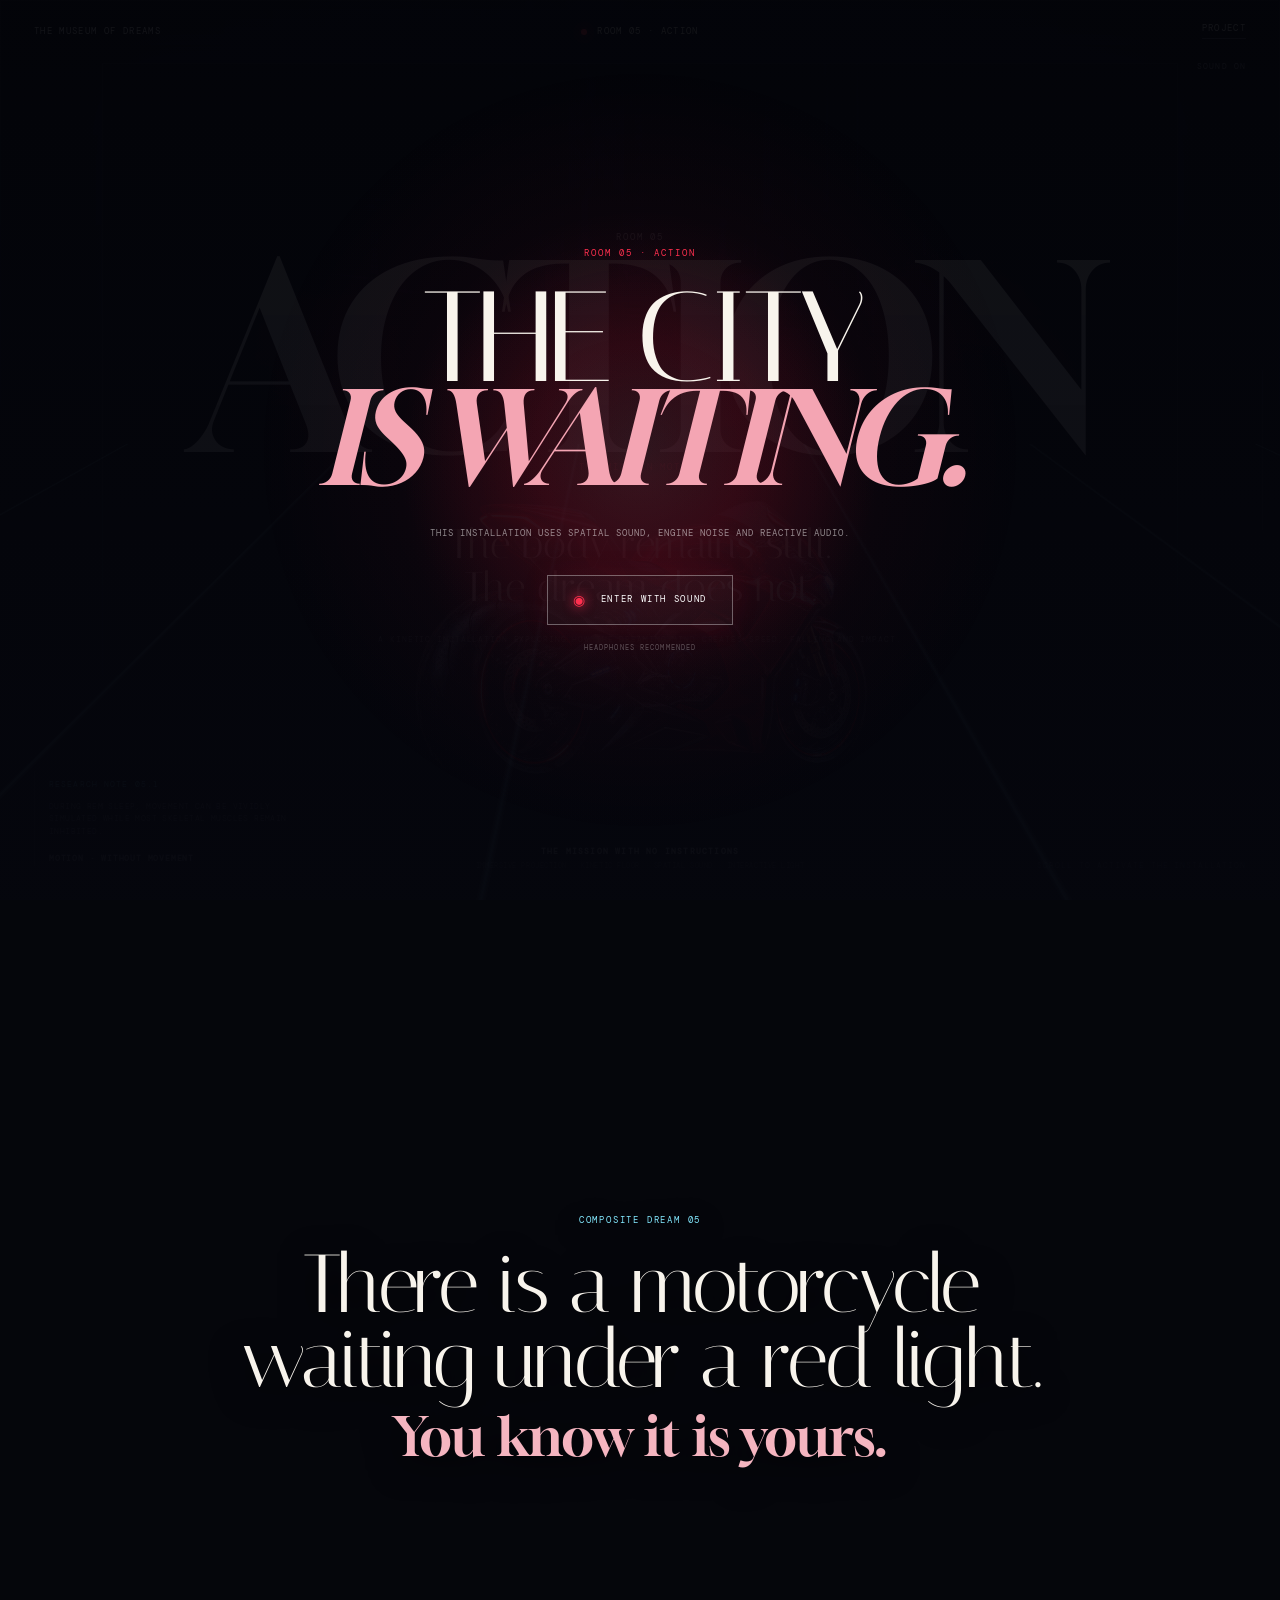
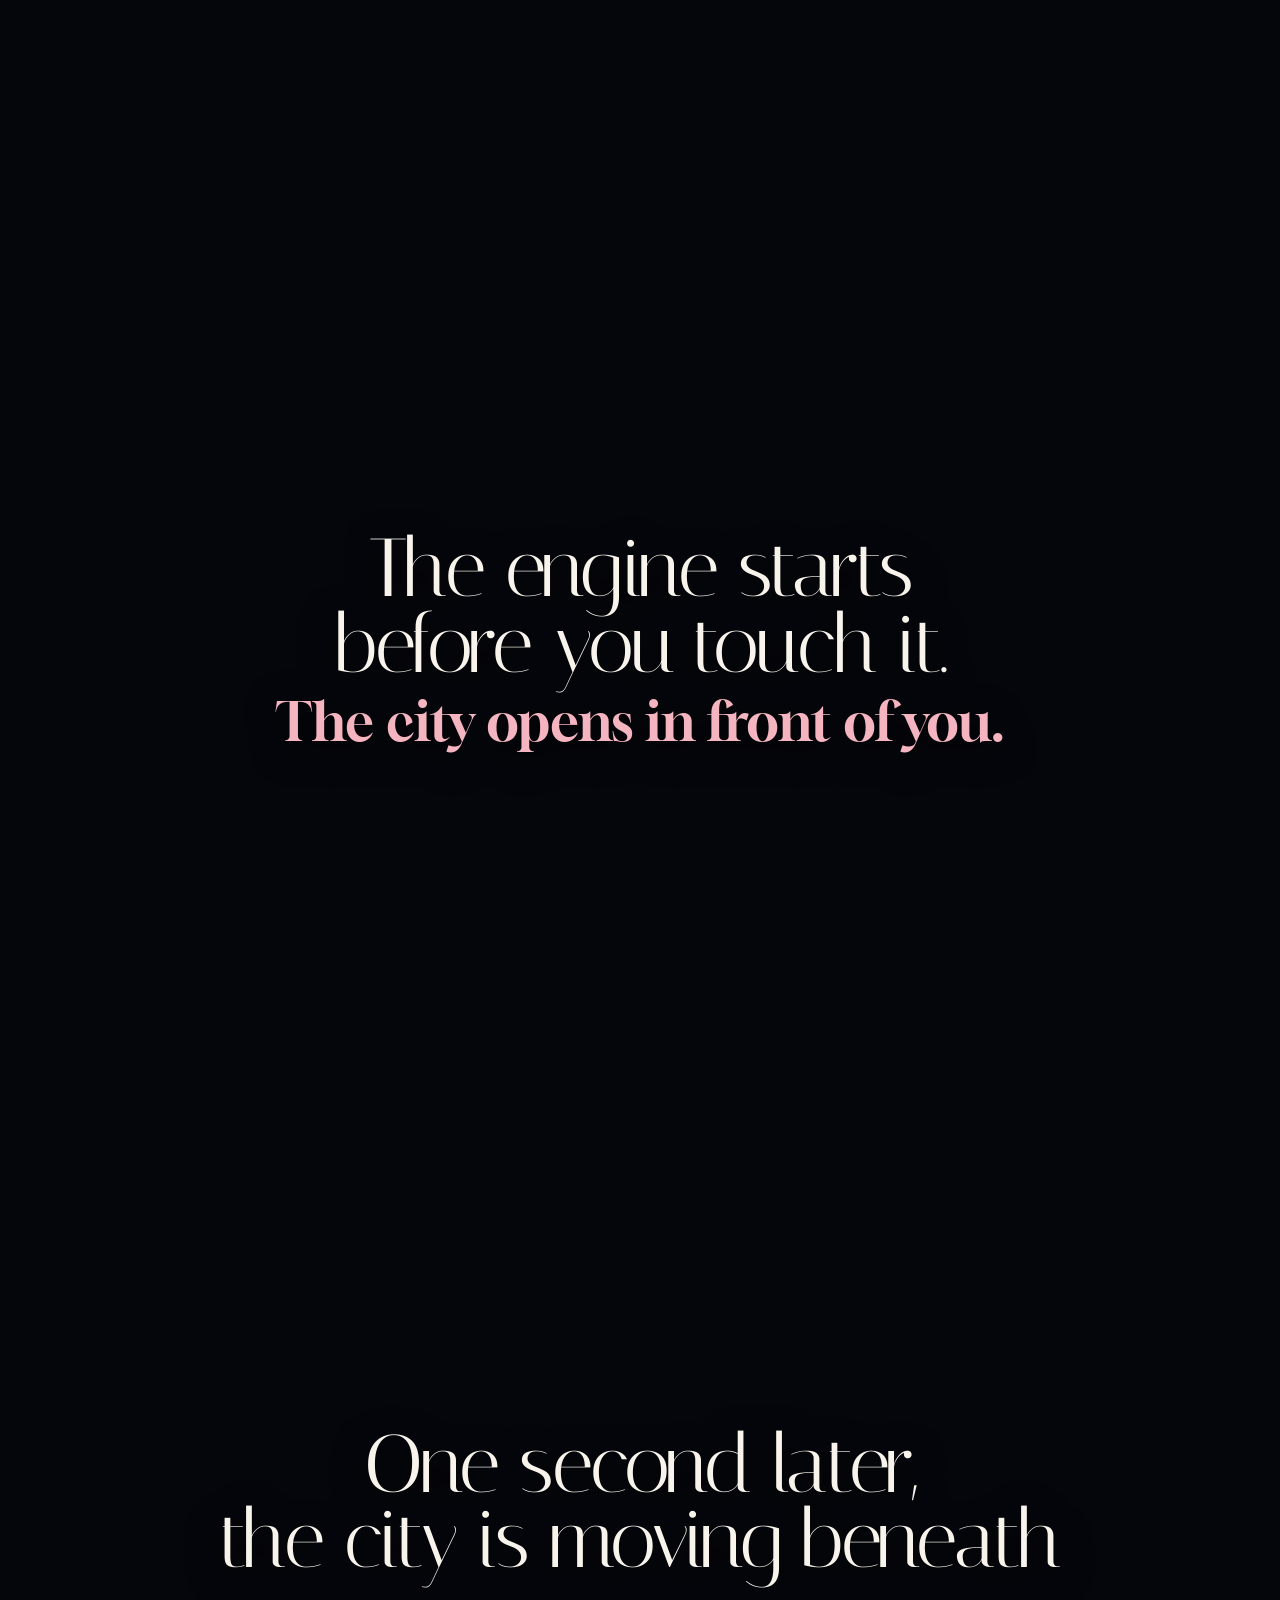
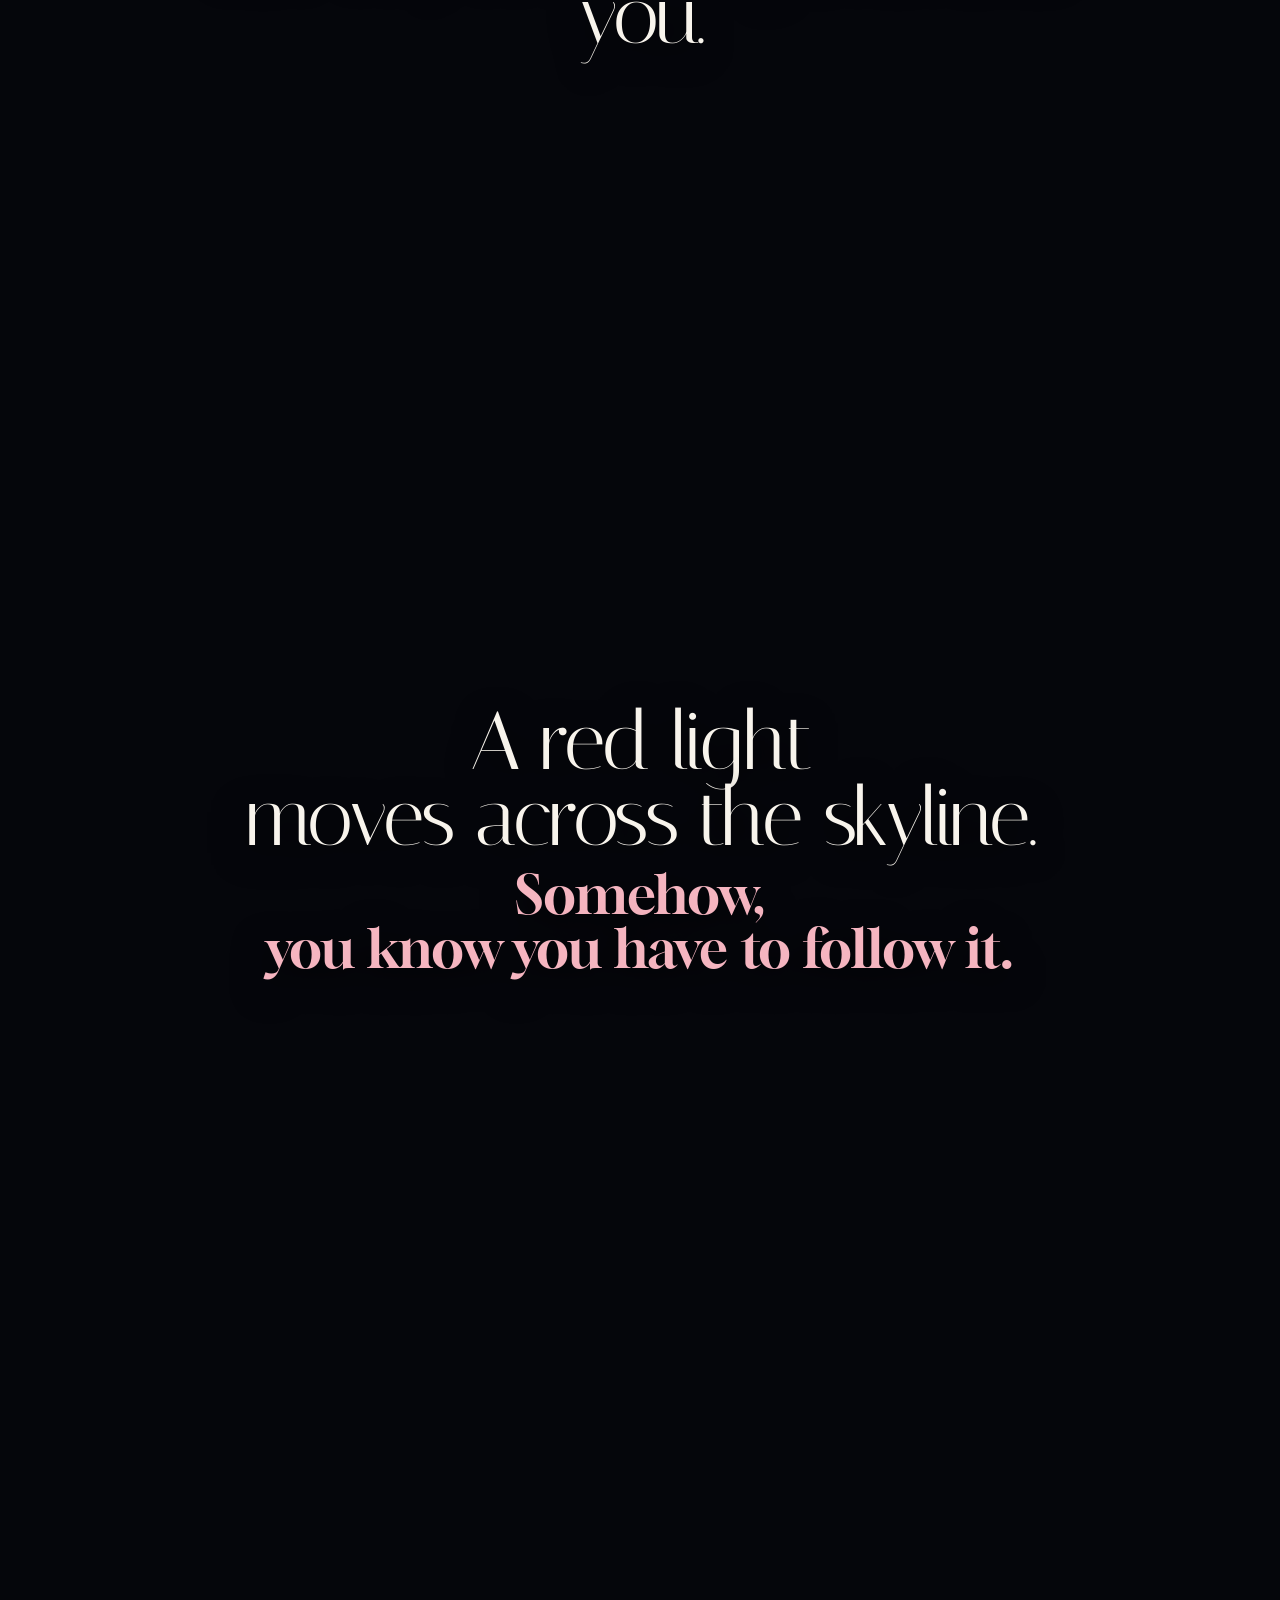
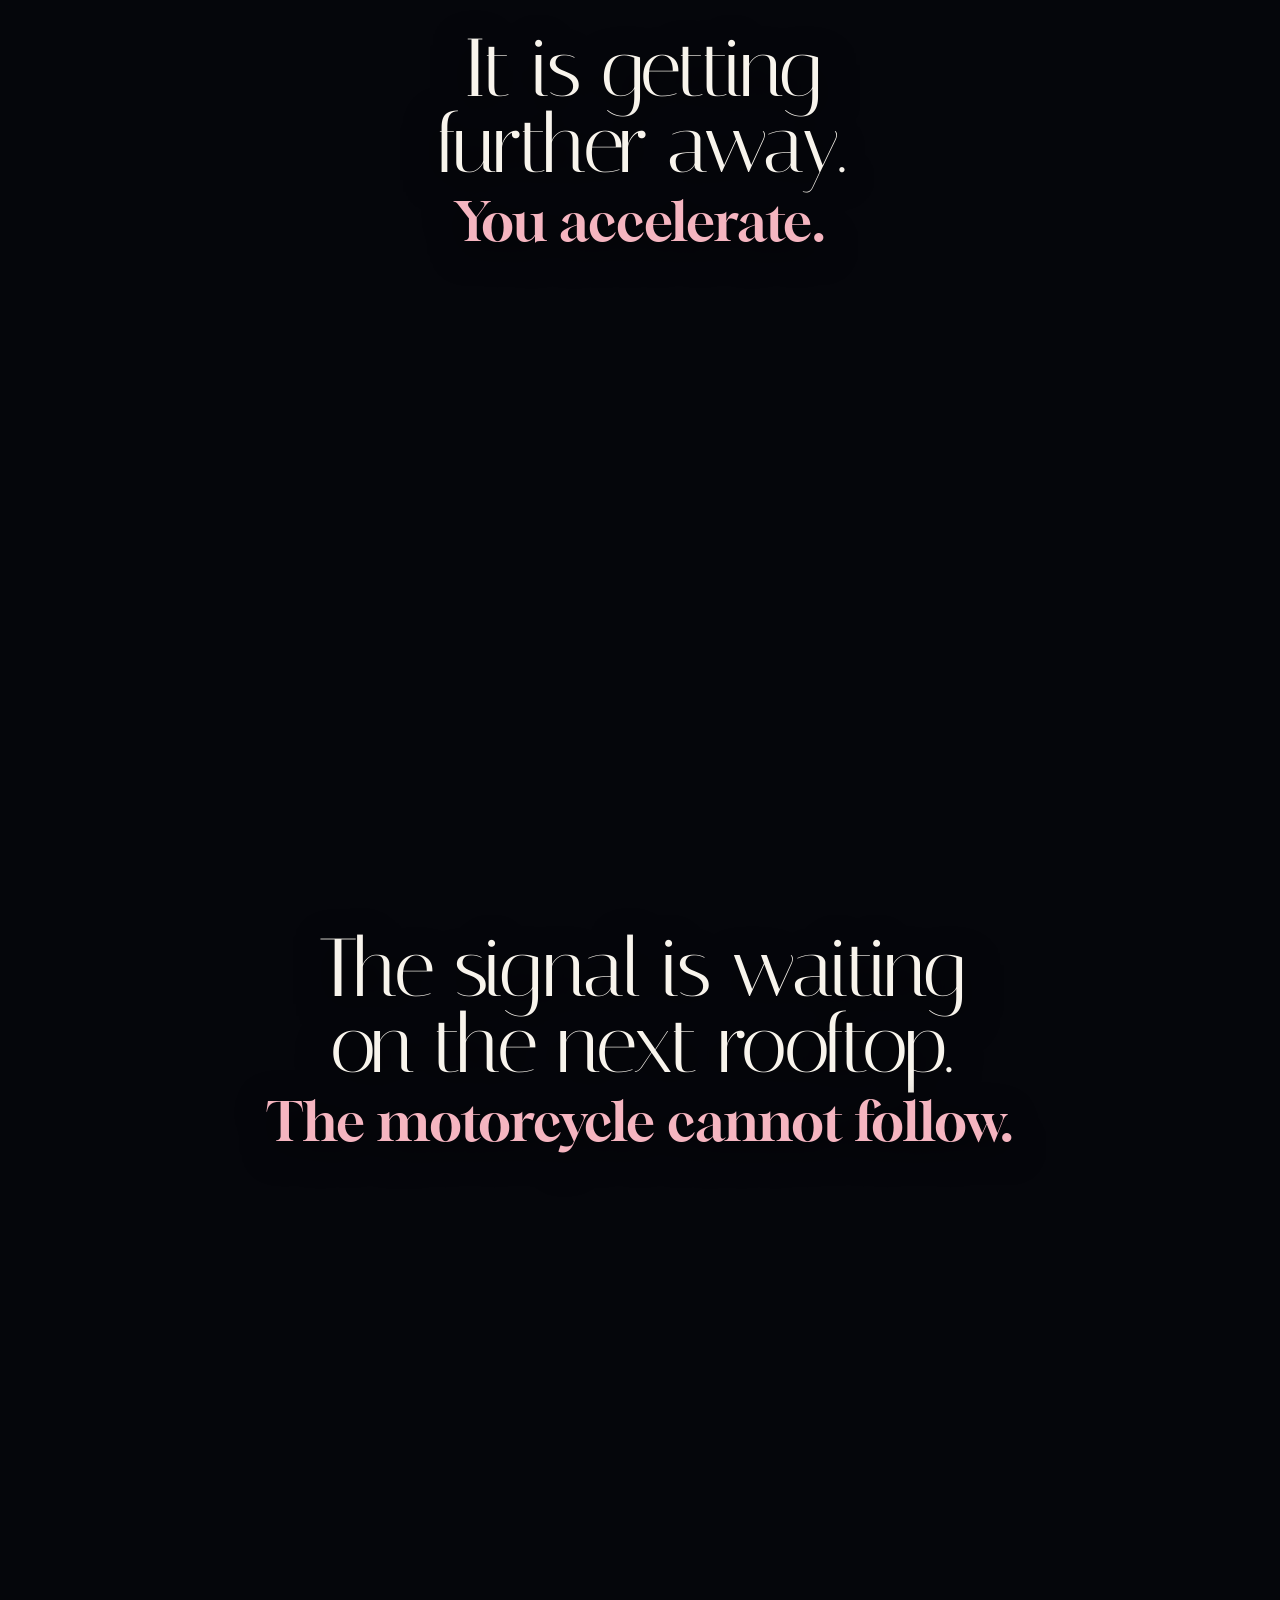
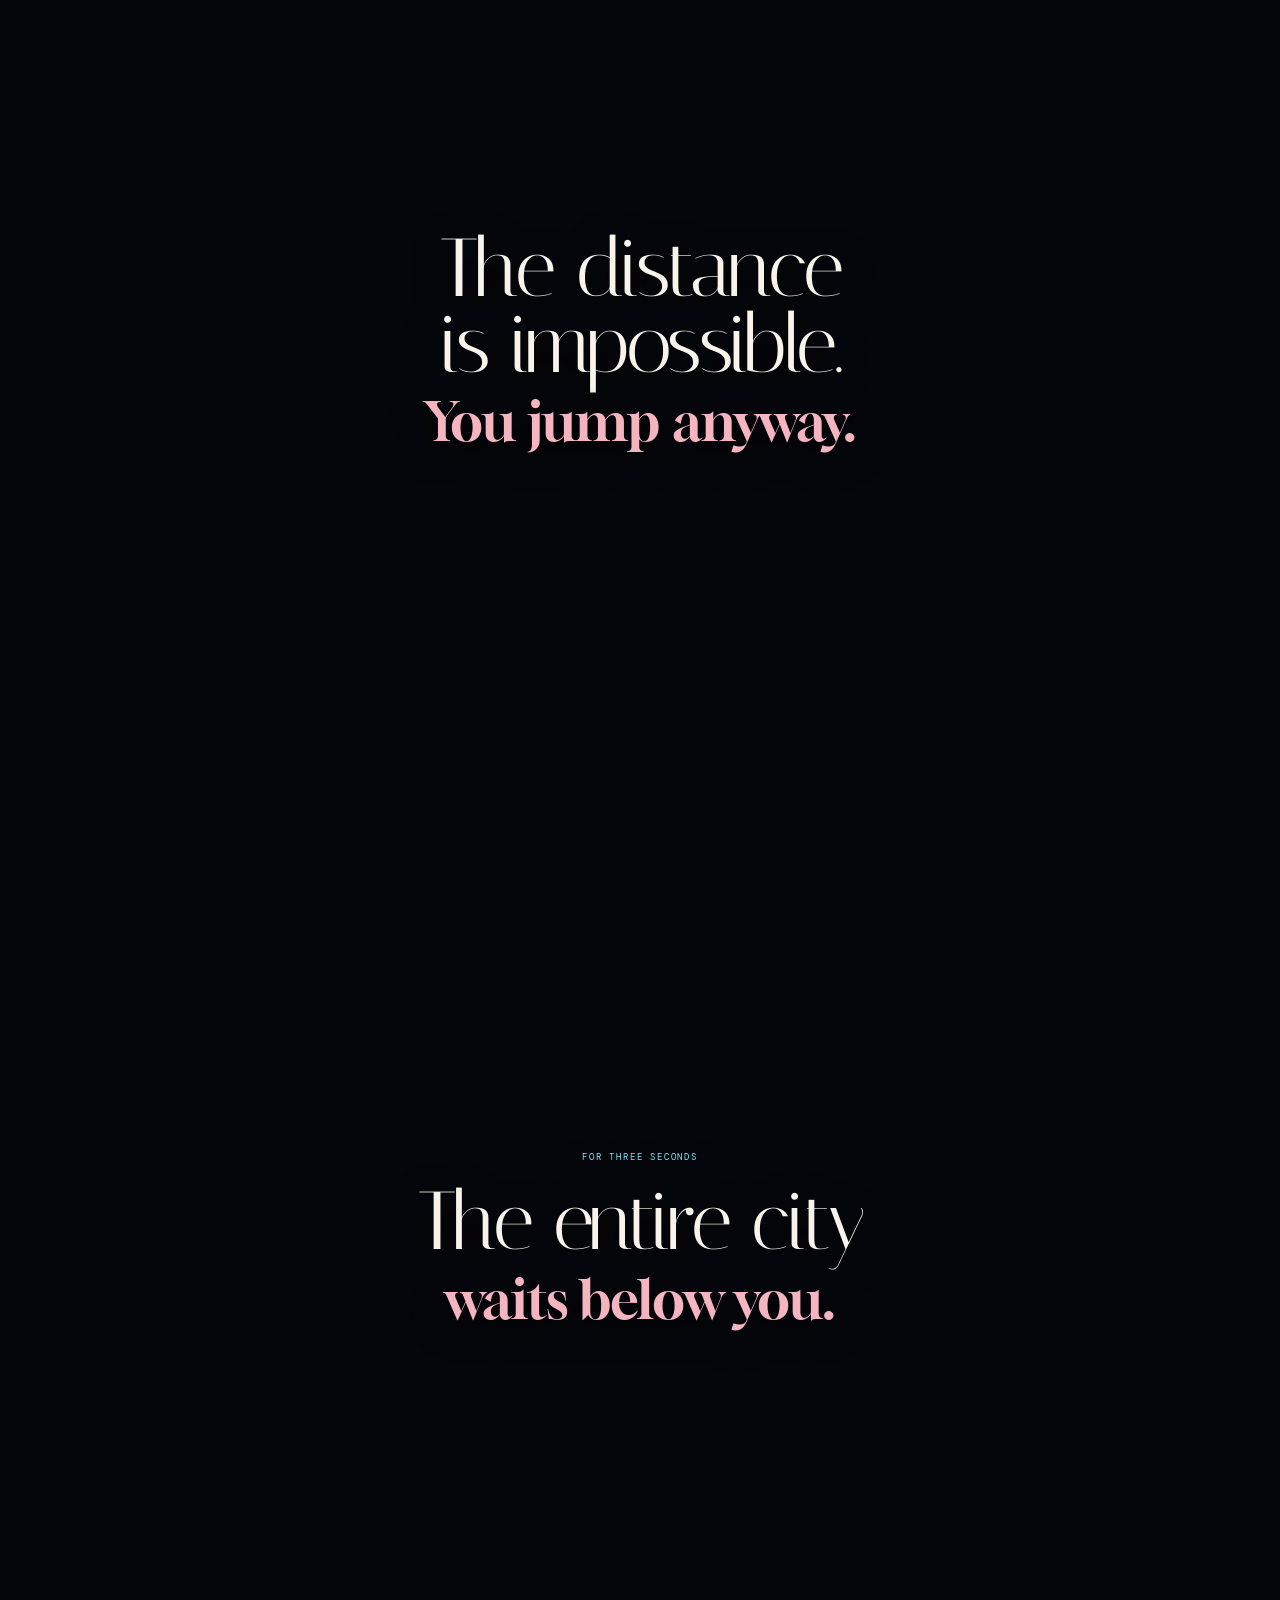
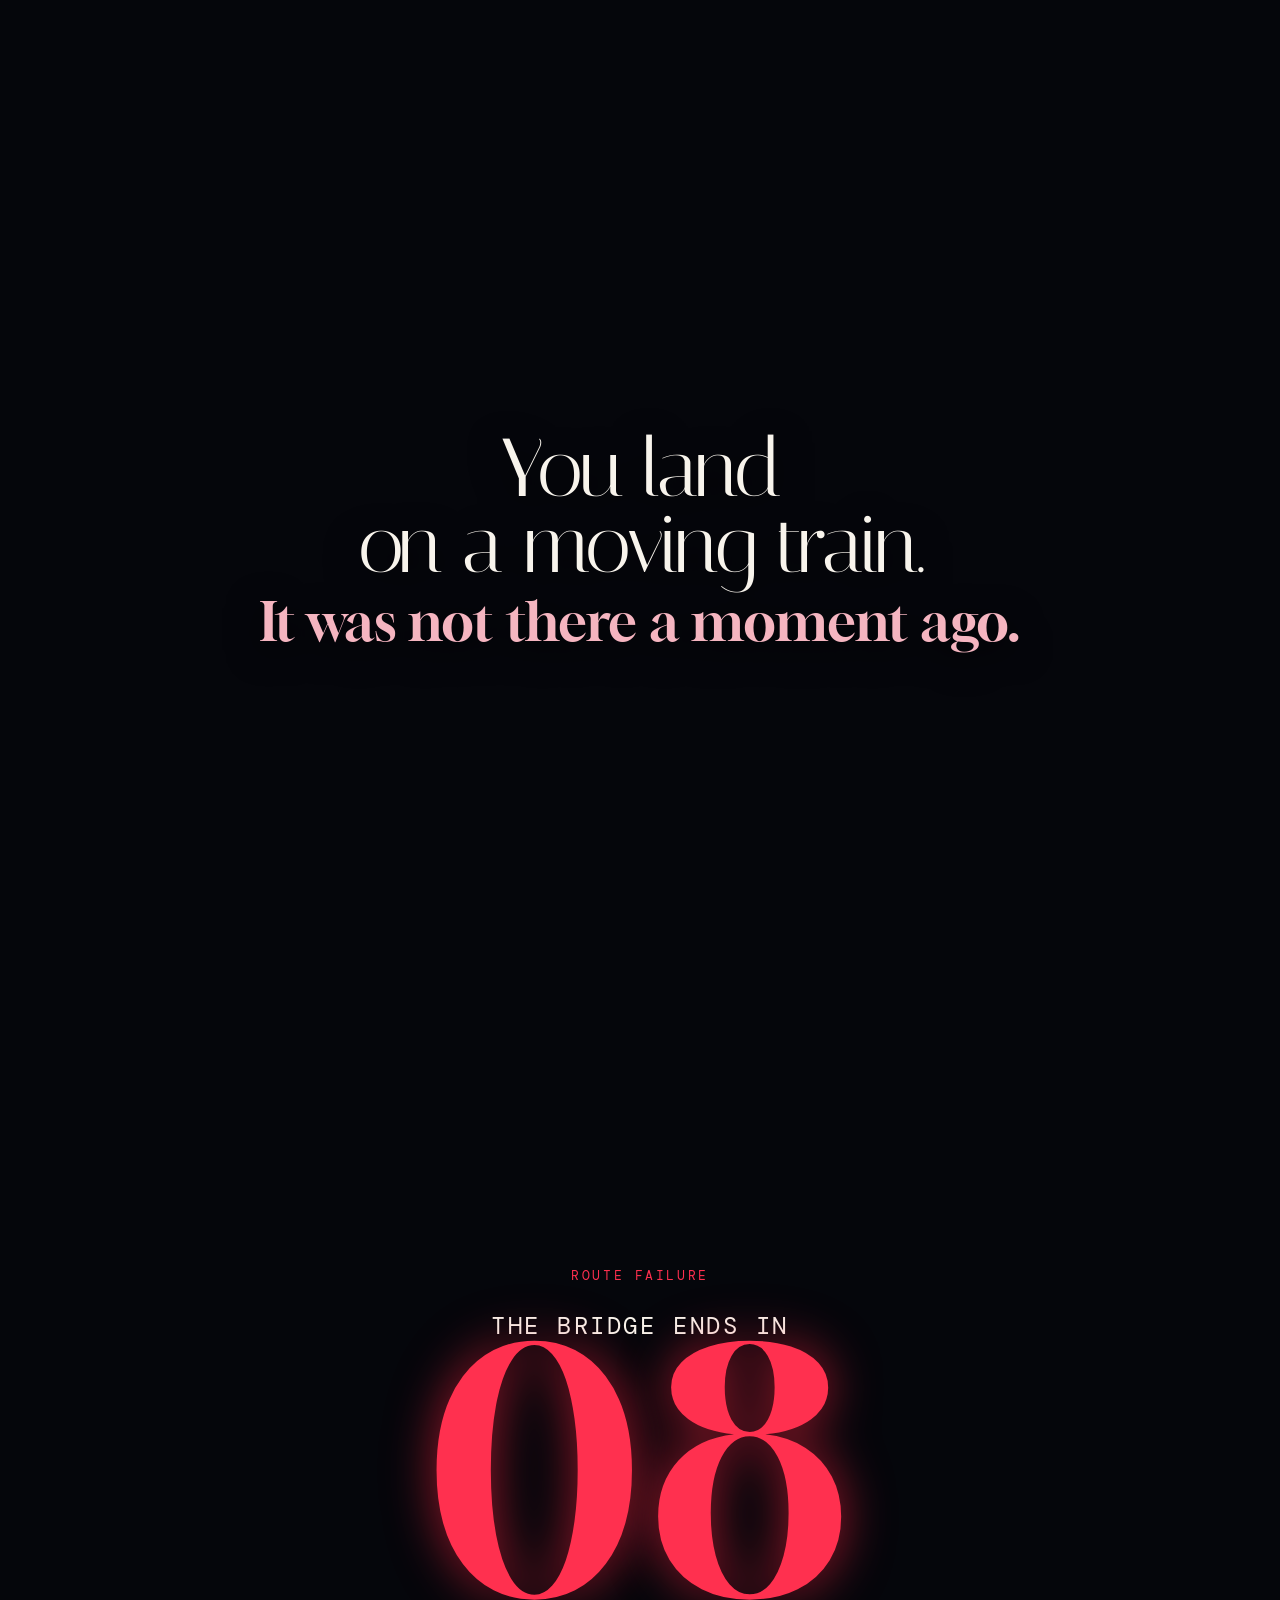
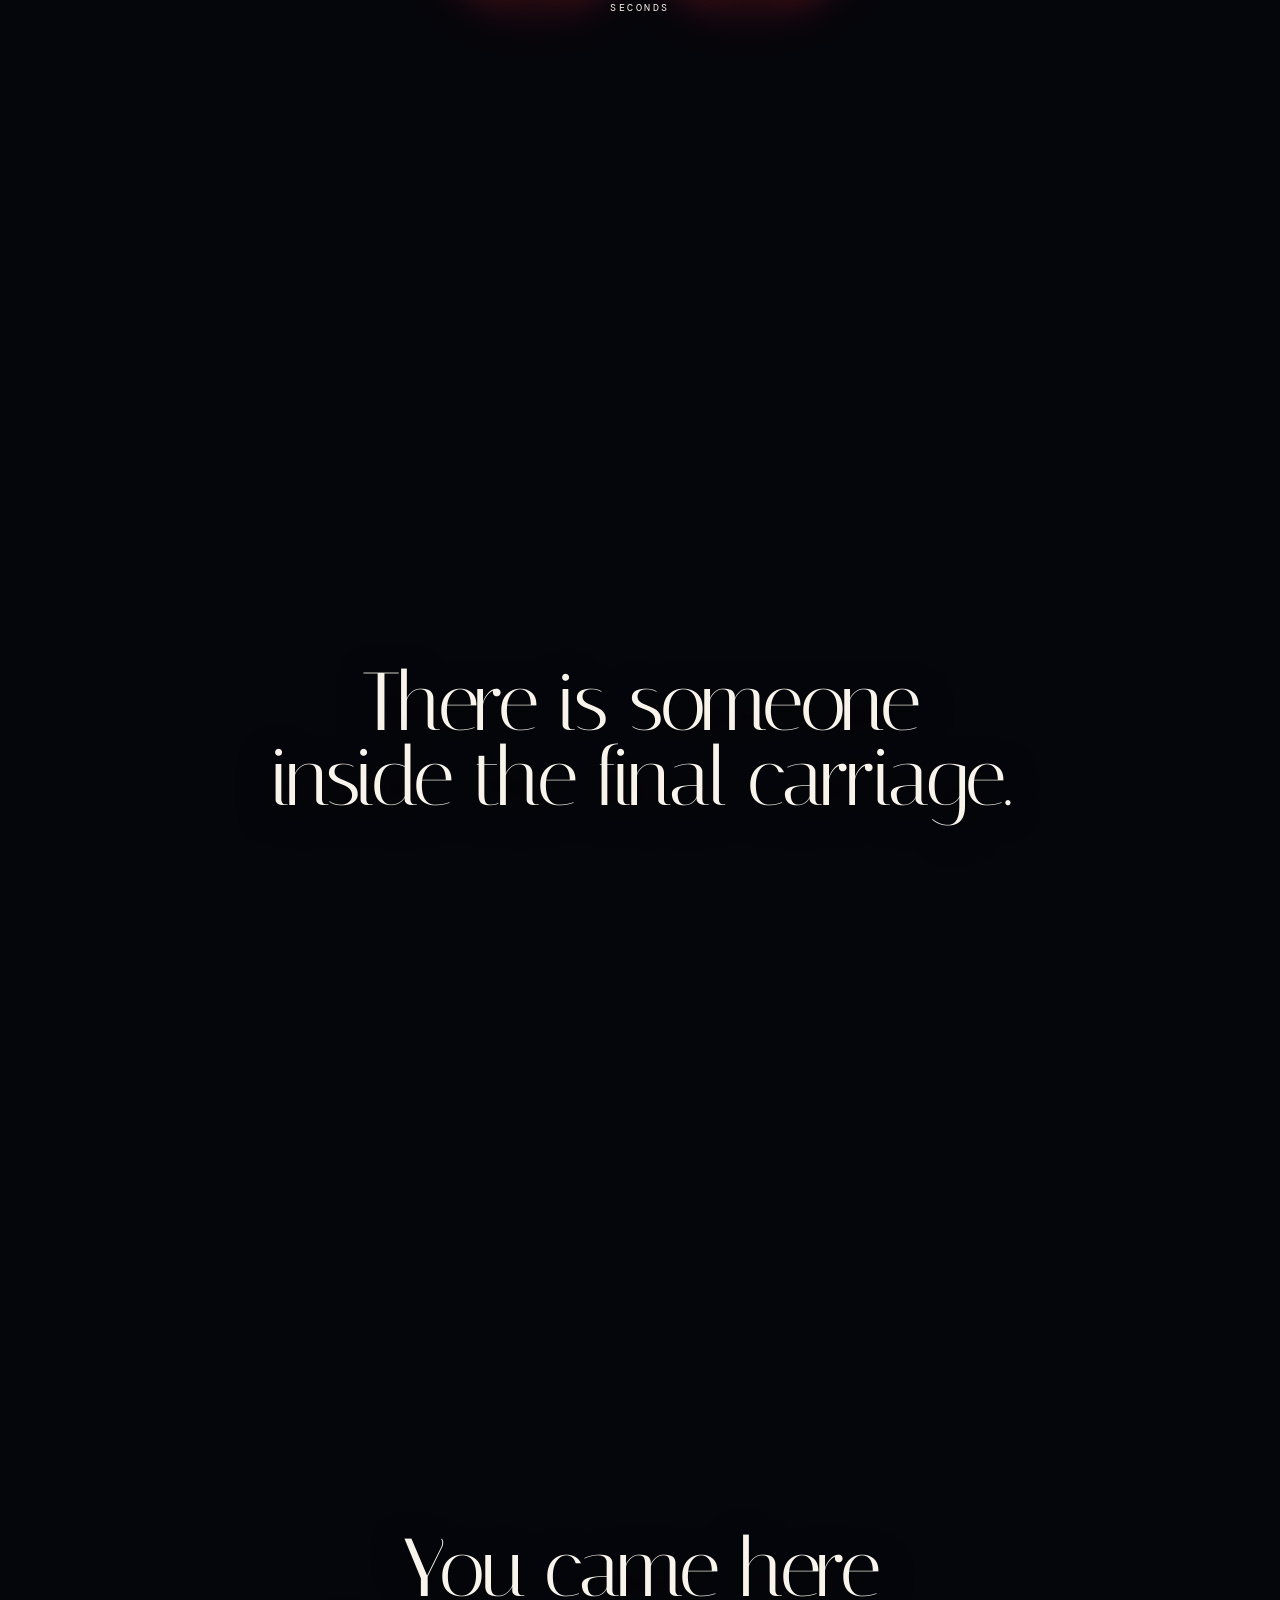
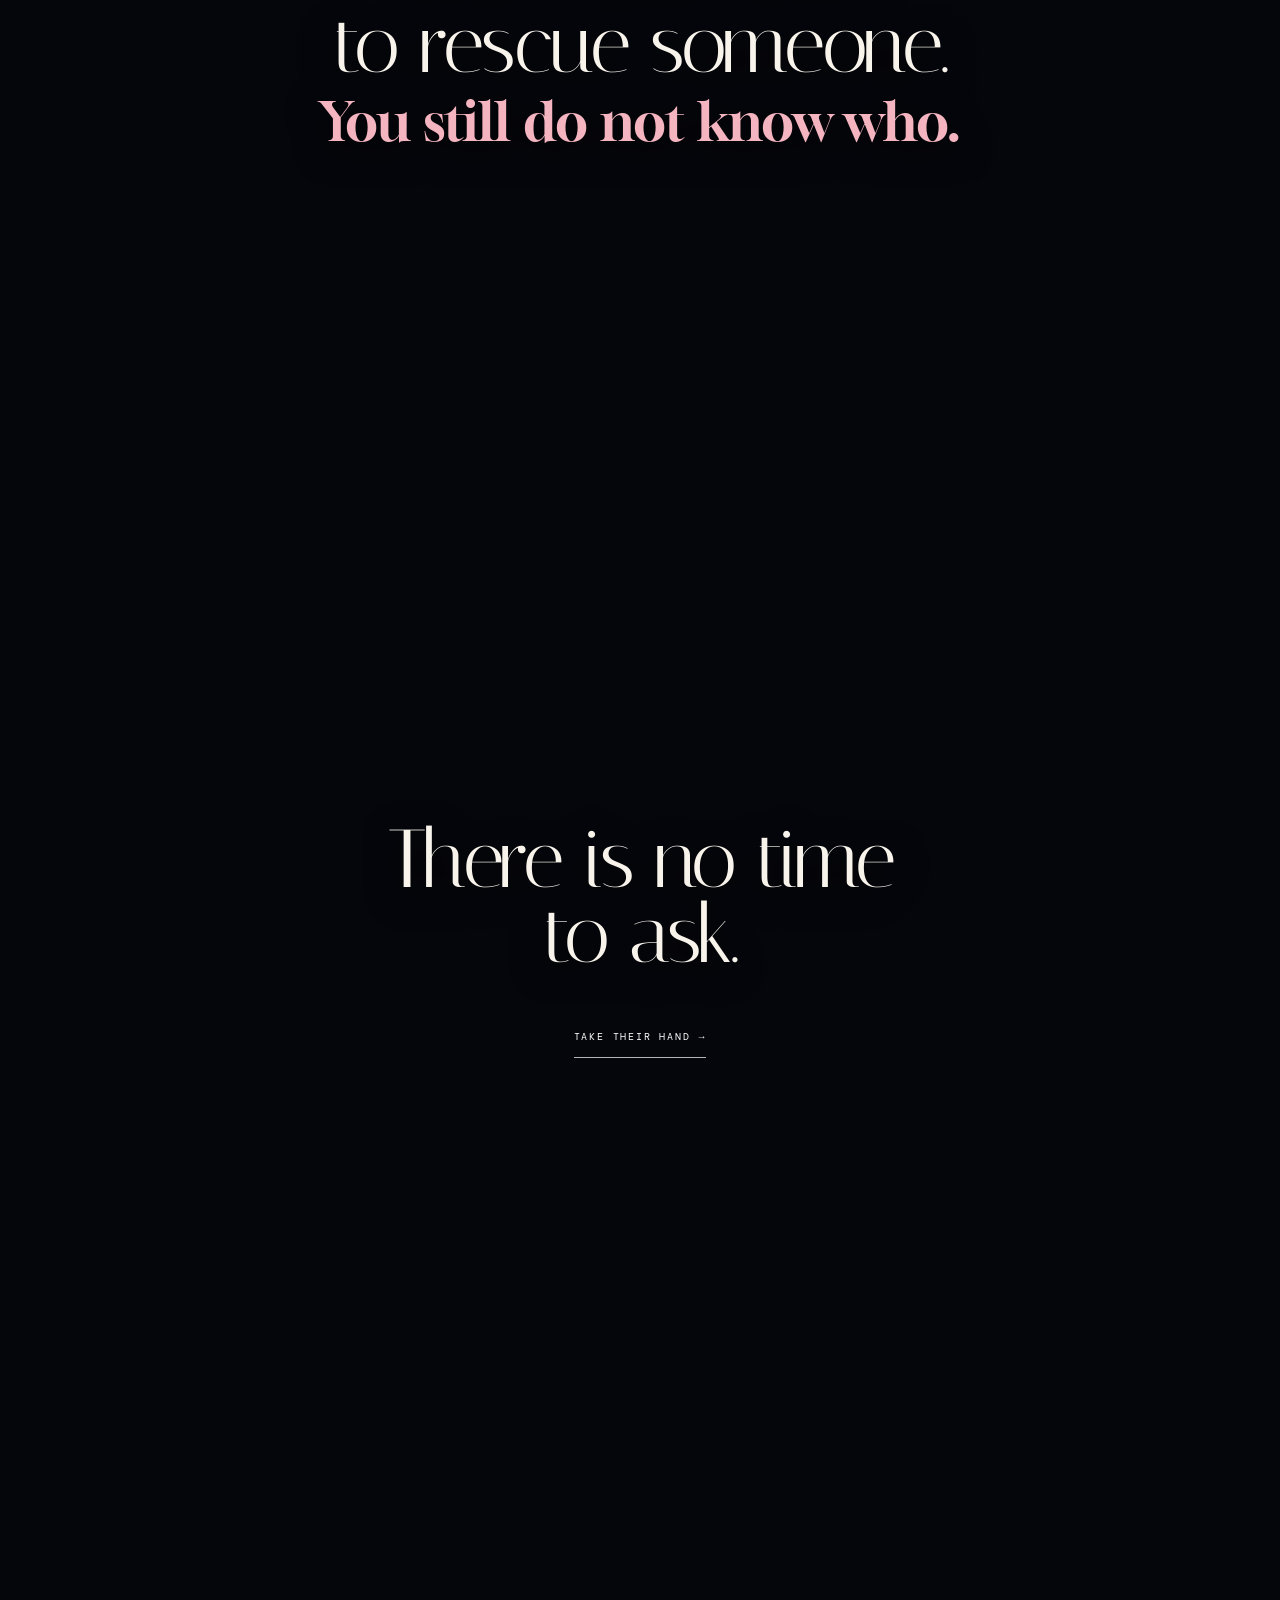
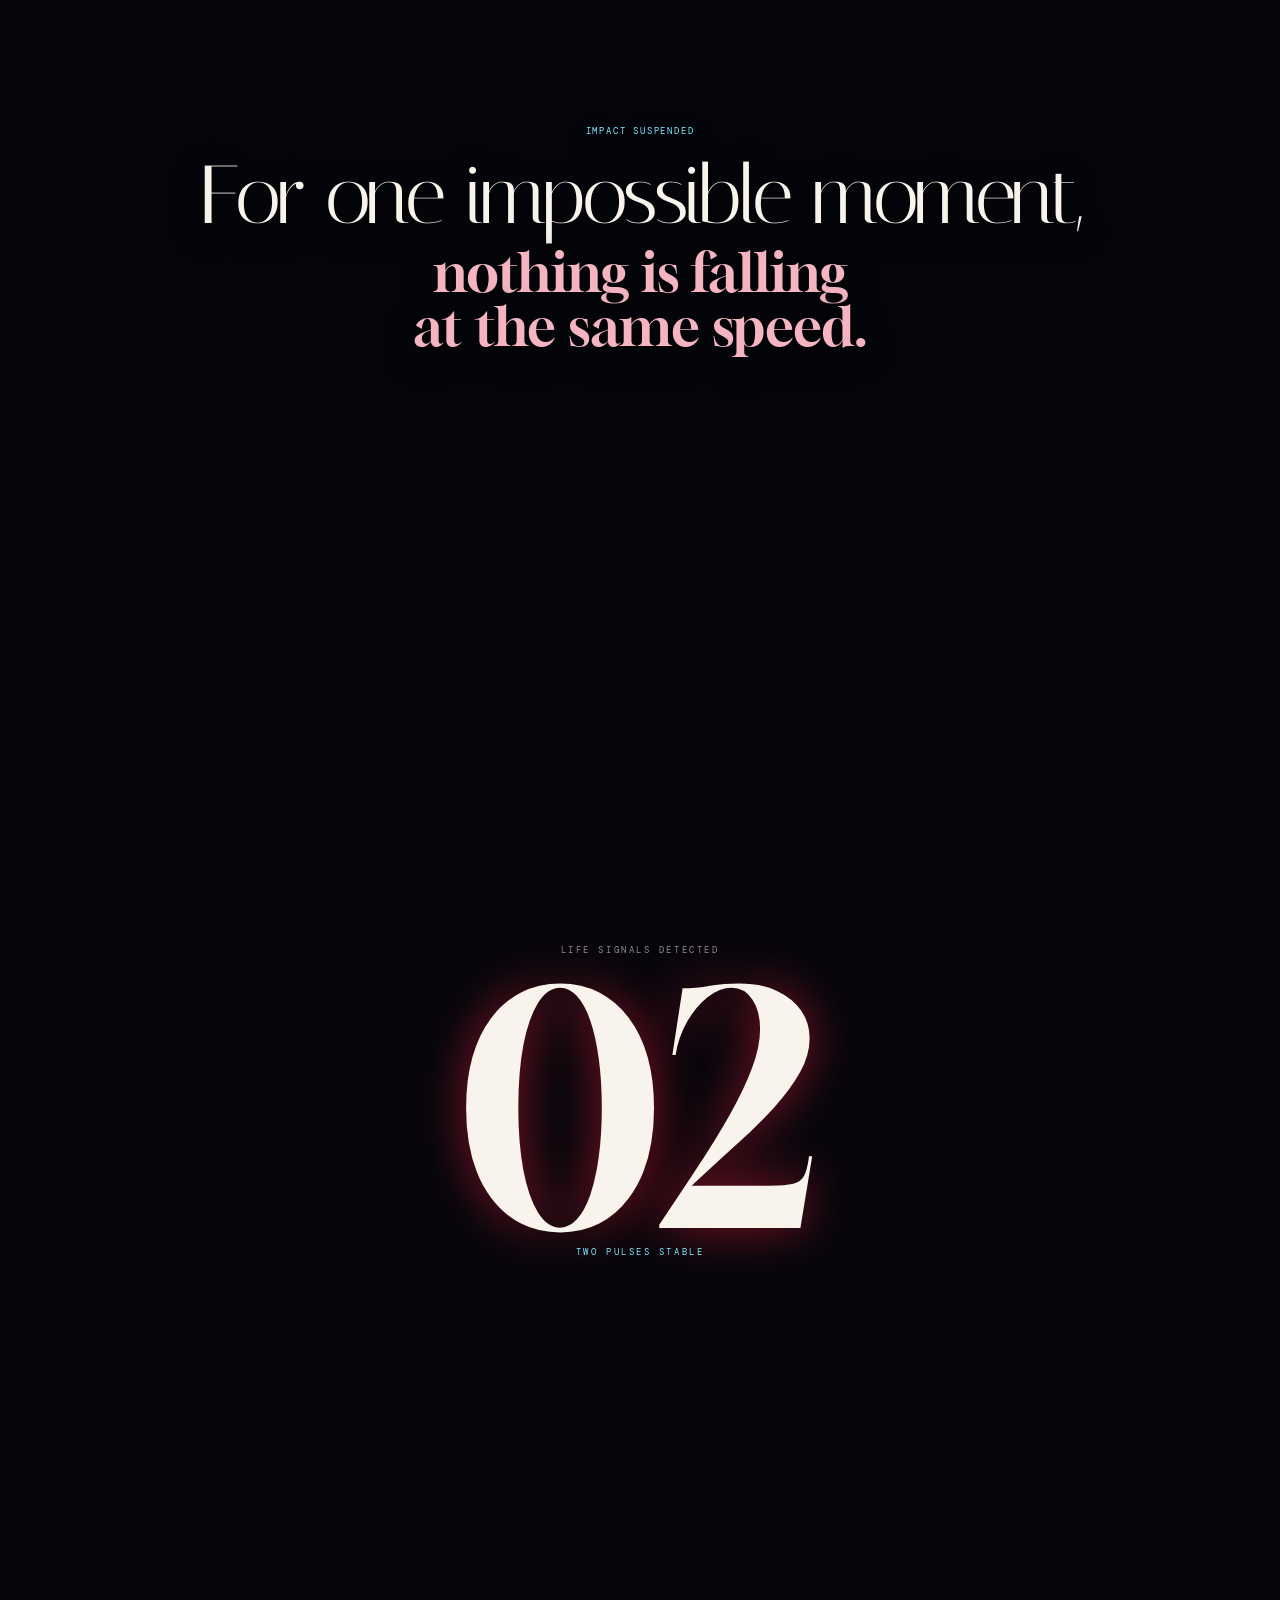
==== action.html @ 81e8af7b "Update action.html" ====
<!DOCTYPE html>
<html lang="en">

<head>
  <meta charset="UTF-8">

  <meta
    name="viewport"
    content="width=device-width, initial-scale=1.0"
  >

  <meta
    name="theme-color"
    content="#05060b"
  >

  <meta
    name="description"
    content="Action — Room 05 of The Museum of Dreams."
  >

  <title>
    Action — Museum of Dreams
  </title>

  <link
    rel="preconnect"
    href="https://fonts.googleapis.com"
  >

  <link
    rel="preconnect"
    href="https://fonts.gstatic.com"
    crossorigin
  >

  <link
    href="https://fonts.googleapis.com/css2?family=DM+Mono:wght@300;400&family=Gloock&family=Italiana&display=swap"
    rel="stylesheet"
  >

  <link
    rel="stylesheet"
    href="./action.css?v=57"
  >
</head>


<body
  class="action-page sound-locked"
  data-scene="intro"
>

  <!-- ==========================================
     ACTIVATION DE L’EXPÉRIENCE SONORE
========================================== -->

<div
  class="sound-entry"
  id="sound-entry"
>

  <div class="sound-entry-glow"></div>


  <div class="sound-entry-content">

    <span>
      ROOM 05 · ACTION
    </span>


    <h2>
      THE CITY
      <em>IS WAITING.</em>
    </h2>


    <p>
      This installation uses spatial sound,
      engine noise and reactive audio.
    </p>


    <button
      type="button"
      id="enter-with-sound"
      class="enter-with-sound"
    >
      <span class="sound-symbol">
        ◉
      </span>

      ENTER WITH SOUND
    </button>


    <small>
      HEADPHONES RECOMMENDED
    </small>

  </div>

</div>

  <!-- ==========================================
       MONDE VISUEL
  =========================================== -->

  <div
    class="action-world"
    aria-hidden="true"
  >

    <img
      class="city-plate"
      src="./action-city.png"
      alt=""
    >

    <div class="city-depth"></div>

    <div class="museum-room"></div>

    <div class="road-light"></div>

    <canvas id="weather-canvas"></canvas>

    <div class="speed-field"></div>


    <!-- Moto exposée -->

    <div class="motorcycle-wrap">

      <div class="motorcycle-aura"></div>

      <img
        class="motorcycle"
        src="./action-motorcycle.png"
        alt=""
      >

      <div class="motorcycle-shadow"></div>

    </div>


    <!-- Cockpit en vue subjective -->

    <div class="cockpit-wrap">

      <div class="cockpit-speed-glow"></div>

      <img
        class="action-cockpit"
        src="./action-cockpit.png"
        alt=""
      >

    </div>


    <div class="pov-speed-lines"></div>


    <!-- Signal rouge à poursuivre -->

    <div class="mission-signal">

      <span class="signal-core"></span>

      <span class="signal-ring"></span>

    </div>


    <!-- Train -->

    <div class="train-wrap">

      <img
        class="train"
        src="./action-train.png"
        alt=""
      >

    </div>


    <!-- Personne à sauver -->

    <div class="rescue-light">

      <span></span>

    </div>


    <div class="impact-flash"></div>

    <div class="nightmare-blackout"></div>

  </div>


  <!-- ==========================================
       NAVIGATION
  =========================================== -->

  <header class="action-header">

    <a href="romance.html">
      THE MUSEUM OF DREAMS
    </a>


    <div class="action-location">

      <span class="location-dot"></span>

      <span>
        ROOM 05 · ACTION
      </span>

    </div>


    <a href="case-study.html">
      PROJECT
    </a>

  </header>


  <button
    class="sound-toggle"
    id="sound-toggle"
    type="button"
    aria-pressed="true"
  >
    SOUND ON
  </button>


  <!-- ==========================================
       NOTE SCIENTIFIQUE
  =========================================== -->

  <aside
    class="research-note"
    id="research-note"
  >

    <span id="research-number">
      RESEARCH NOTE 05.1
    </span>

    <p id="research-text">

      During REM sleep, movement can be
      vividly simulated while most skeletal
      muscles remain inhibited.

    </p>

    <strong id="research-principle">
      MOTION · WITHOUT MOVEMENT
    </strong>

  </aside>


  <div
    class="action-progress"
    aria-hidden="true"
  >
    <span id="action-progress-fill"></span>
  </div>


  <p
    class="scroll-cue"
    id="scroll-cue"
  >
    SCROLL TO ACTIVATE THE INSTALLATION
  </p>


  <!-- ==========================================
       HISTOIRE
  =========================================== -->

  <main class="action-story">


    <section
      class="story-beat intro-beat"
      data-scene="intro"
    >

      <div class="intro-copy">

        <p class="room-number">
          ROOM 05
        </p>

        <h1>
          ACTION
        </h1>

        <p class="room-subtitle">
          THE MIND IN MOTION
        </p>

        <div class="museum-description">

          <p>
            The body remains still.
          </p>

          <p>
            The dream does not.
          </p>

          <small>

            A kinetic installation exploring
            how the dreaming mind creates
            speed, falling and impact.

          </small>

        </div>

      </div>

    </section>


    <!-- Moto dans le musée -->

    <section
      class="story-beat"
      data-scene="exhibit"
    >

      <div class="beat-copy">

        <small>
          COMPOSITE DREAM 05
        </small>

        <p>

          There is a motorcycle
          <br>

          waiting under a red light.

        </p>

        <em>
          You know it is yours.
        </em>

      </div>

    </section>


    <!-- Démarrage -->

    <section
      class="story-beat"
      data-scene="trouble"
    >

      <div class="beat-copy">

        <p>

          The engine starts
          <br>

          before you touch it.

        </p>

        <em>
          The city opens in front of you.
        </em>

      </div>

    </section>


    <!-- Passage en vue subjective -->

    <section
      class="story-beat"
      data-scene="ride"
    >

      <div class="beat-copy">

        <p>

          One second later,
          <br>

          the city is moving beneath you.

        </p>

      </div>

    </section>


    <!-- Signal rouge -->

    <section
      class="story-beat"
      data-scene="directions"
    >

      <div class="beat-copy">

        <p>

  A red light
  <br>

  moves across the skyline.

</p>

<em>

  Somehow,
  <br>

  you know you have to follow it.

</em>

      </div>

    </section>


    <!-- Accélération -->

    <section
      class="story-beat"
      data-scene="pursuit"
    >

      <div class="beat-copy">

        <p>

          It is getting
          <br>

          further away.

        </p>

        <em>
          You accelerate.
        </em>

      </div>

    </section>


    <!-- Fin de la conduite -->

    <section
      class="story-beat"
      data-scene="rooftop"
    >

      <div class="beat-copy">

        <p>

          The signal is waiting
          <br>

          on the next rooftop.

        </p>

        <em>
          The motorcycle cannot follow.
        </em>

      </div>

    </section>


    <!-- Saut -->

    <section
      class="story-beat"
      data-scene="jump"
    >

      <div class="beat-copy">

        <p>

          The distance
          <br>

          is impossible.

        </p>

        <em>
          You jump anyway.
        </em>

      </div>

    </section>


    <!-- Dans le vide -->

    <section
      class="story-beat"
      data-scene="airborne"
    >

      <div class="beat-copy">

        <small>
          FOR THREE SECONDS
        </small>

        <p>
          The entire city
        </p>

        <em>
          waits below you.
        </em>

      </div>

    </section>


    <!-- Train -->

    <section
      class="story-beat"
      data-scene="train"
    >

      <div class="beat-copy">

        <p>

          You land
          <br>

          on a moving train.

        </p>

        <em>
          It was not there a moment ago.
        </em>

      </div>

    </section>


    <!-- Compte à rebours -->

    <section
      class="story-beat"
      data-scene="countdown"
    >

      <div class="countdown-panel">

        <small>
          ROUTE FAILURE
        </small>

        <p>
          THE BRIDGE ENDS IN
        </p>

        <strong id="countdown-value">
          08
        </strong>

        <span>
          SECONDS
        </span>

      </div>

    </section>


    <!-- Passager -->

    <section
      class="story-beat"
      data-scene="passenger"
    >

      <div class="beat-copy">

        <p>

          There is someone
          <br>

          inside the final carriage.

        </p>

      </div>

    </section>


    <!-- Mission -->

    <section
      class="story-beat"
      data-scene="rescue"
    >

      <div class="beat-copy">

        <p>

          You came here
          <br>

          to rescue someone.

        </p>

        <em>
          You still do not know who.
        </em>

      </div>

    </section>


    <!-- Prendre la main -->

    <section
      class="story-beat hand-beat"
      data-scene="hand"
    >

      <div class="beat-copy">

        <p>

          There is no time
          <br>

          to ask.

        </p>

        <button
          class="take-hand"
          id="take-hand"
          type="button"
        >
          TAKE THEIR HAND →
        </button>

      </div>

    </section>


    <!-- Chute finale -->

    <section
      class="story-beat"
      data-scene="fall"
    >

      <div class="beat-copy">

        <small>
          IMPACT SUSPENDED
        </small>

        <p>
          For one impossible moment,
        </p>

        <em>

          nothing is falling
          <br>

          at the same speed.

        </em>

      </div>

    </section>


    <!-- Troisième signal -->

    <section
      class="story-beat pulse-beat"
      data-scene="pulse"
    >

      <div class="signal-panel">

        <span>
          LIFE SIGNALS DETECTED
        </span>

        <strong id="signal-count">
          02
        </strong>

        <p id="signal-message">
          TWO PULSES STABLE
        </p>

        <a
          href="nightmare.html"
          class="nightmare-link"
          id="nightmare-link"
        >
          TRACE THE THIRD PULSE →
        </a>

      </div>

    </section>

  </main>


  <!-- Cartel du musée -->

  <div class="museum-label">

    <strong>
      THE MISSION WITH NO INSTRUCTIONS
    </strong>

    <span>

      IMMERSIVE PROJECTION · KINETIC FLOOR ·
      SPATIAL SOUND · INTERACTIVE LIGHT

    </span>

  </div>


  <!-- Sons conservés -->

  <audio
    id="motorcycle-start"
    src="./motorcycle-start.mp3"
    preload="auto"
  ></audio>

  <audio
    id="train-pass"
    src="./train-pass.mp3"
    preload="auto"
  ></audio>


  <script src="./action.js?v=58"></script>

</body>
</html>
---- action.css ----
:root {
  --white: #f8f4ec;
  --red: #ff304f;
  --cyan: #83e9ff;
  --black: #05060b;

  --scene-progress: 0;

  --steer: 0deg;
  --cockpit-x: 0px;
}


* {
  box-sizing: border-box;
}


html {
  scroll-behavior: smooth;

  scroll-snap-type:
    y mandatory;
}


body {
  margin: 0;

  min-width: 320px;

  color: var(--white);

  background: var(--black);

  overflow-x: hidden;
}


button,
a {
  color: inherit;

  font: inherit;
}


a {
  text-decoration: none;
}


button {
  border: 0;
}


/* ==========================================
   MONDE VISUEL
========================================== */

.action-world {
  position: fixed;

  inset: 0;

  z-index: 0;

  overflow: hidden;

  background: #080a12;

  perspective: 1100px;
}


.action-world::after {
  content: "";

  position: absolute;

  z-index: 18;

  inset: 0;

  opacity: 0;

  pointer-events: none;

  background:
    radial-gradient(
      circle,
      transparent 34%,
      rgba(110, 0, 16, 0.2) 68%,
      rgba(255, 0, 40, 0.48) 120%
    );

  mix-blend-mode: screen;

  transition:
    opacity 800ms ease;
}


/* ==========================================
   VILLE
========================================== */

.city-plate {
  position: absolute;

  inset: -5%;

  width: 110%;
  height: 110%;

  object-fit: cover;

  opacity: 0.14;

  filter:
    brightness(0.36)
    saturate(0.7);

  transform:
    scale(1.03);

  transition:
    opacity 1.2s ease,
    filter 1.2s ease,
    transform 1.5s
    cubic-bezier(
      0.2,
      0.7,
      0.2,
      1
    );
}


.city-depth {
  position: absolute;

  inset: 0;

  background:
    radial-gradient(
      circle at 50% 42%,
      transparent 15%,
      rgba(2, 3, 8, 0.22) 55%,
      rgba(2, 3, 8, 0.76) 100%
    ),

    linear-gradient(
      180deg,
      rgba(5, 6, 12, 0.05),
      rgba(5, 6, 12, 0.48)
    );
}


/* ==========================================
   SALLE DU MUSÉE
========================================== */

.museum-room {
  position: absolute;

  inset: 0;

  background:
    linear-gradient(
      90deg,
      rgba(5, 6, 11, 0.96) 0 10%,
      transparent 28% 72%,
      rgba(5, 6, 11, 0.96) 90% 100%
    ),

    linear-gradient(
      180deg,
      rgba(8, 9, 14, 0.8),
      transparent 35%,
      rgba(8, 9, 14, 0.65)
    );

  box-shadow:
    inset 0 0 0 1px
    rgba(255, 255, 255, 0.05);

  transition:
    opacity 1.2s ease;
}


.museum-room::before {
  content: "";

  position: absolute;

  inset: 7% 8%;

  border:
    1px solid
    rgba(255, 255, 255, 0.08);

  box-shadow:
    0 0 80px
    rgba(107, 126, 255, 0.08);
}


.road-light {
  position: absolute;

  left: 10%;
  bottom: 7%;

  width: 38%;
  height: 12%;

  opacity: 0.15;

  background:
    radial-gradient(
      ellipse,
      rgba(255, 36, 65, 0.38),
      transparent 68%
    );

  filter:
    blur(22px);
}


/* ==========================================
   PLUIE ET VITESSE
========================================== */

#weather-canvas {
  position: absolute;

  inset: 0;

  width: 100%;
  height: 100%;

  opacity: 0.2;

  transition:
    opacity 800ms ease;
}


.speed-field {
  position: absolute;

  inset: -20%;

  opacity: 0;

  background:
    repeating-linear-gradient(
      104deg,
      transparent 0 9%,
      rgba(159, 224, 255, 0.13) 9.1%,
      transparent 9.3% 16%
    );

  filter:
    blur(2px);

  transform:
    translateX(-12%)
    skewX(-8deg);

  animation:
    speedRush 650ms
    linear infinite;
}


/* ==========================================
   MOTO EXPOSÉE
========================================== */

.motorcycle-wrap {
  position: absolute;

  z-index: 5;

  left: 50%;
  bottom: 8vh;

  width:
    min(58vw, 760px);

  transform:
    translateX(-50%)
    scale(0.74);

  transform-origin:
    center bottom;
}


.motorcycle {
  position: relative;

  z-index: 2;

  display: block;

  width: 100%;

  filter:
    brightness(0.78)
    saturate(1.15)
    drop-shadow(
      0 28px 22px
      rgba(0, 0, 0, 0.72)
    );
}


.motorcycle-aura {
  position: absolute;

  inset: 25% 10% 0;

  background:
    radial-gradient(
      ellipse,
      rgba(255, 28, 60, 0.35),
      transparent 67%
    );

  filter:
    blur(30px);

  animation:
    auraPulse 1.8s
    ease-in-out infinite;
}


.motorcycle-shadow {
  position: absolute;

  z-index: 1;

  left: 11%;
  right: 6%;
  bottom: 2%;

  height: 13%;

  border-radius: 50%;

  background:
    rgba(0, 0, 0, 0.82);

  filter:
    blur(17px);
}


/* ==========================================
   COCKPIT
========================================== */

.cockpit-wrap {
  position: absolute;

  z-index: 9;

  left: 50%;
  bottom: -18%;

  width:
    min(148vw, 2050px);

  opacity: 0;

  pointer-events: none;

  transform-origin:
    50% 94%;

  transform:
    translate3d(
      calc(-50% + var(--cockpit-x)),
      26%,
      0
    )
    scale(0.88)
    rotate(var(--steer));
}


.action-cockpit {
  position: relative;

  z-index: 2;

  display: block;

  width: 100%;

  filter:
    brightness(0.72)
    saturate(1.3)
    contrast(1.05)
    drop-shadow(
      0 -12px 34px
      rgba(255, 25, 60, 0.3)
    );
}


.cockpit-speed-glow {
  position: absolute;

  z-index: 1;

  left: 25%;
  right: 25%;
  bottom: 3%;

  height: 45%;

  background:
    radial-gradient(
      ellipse,
      rgba(255, 24, 57, 0.42),
      transparent 67%
    );

  filter:
    blur(35px);
}


.pov-speed-lines {
  position: absolute;

  z-index: 7;

  inset: -20%;

  opacity: 0;

  overflow: hidden;

  pointer-events: none;

  background:
    repeating-conic-gradient(
      from 270deg at 50% 48%,
      transparent 0deg 2.2deg,
      rgba(191, 231, 255, 0.16) 2.35deg 2.48deg,
      transparent 2.65deg 5.5deg
    );

  -webkit-mask-image:
    radial-gradient(
      circle at 50% 48%,
      transparent 0 18%,
      black 52%,
      transparent 82%
    );

  mask-image:
    radial-gradient(
      circle at 50% 48%,
      transparent 0 18%,
      black 52%,
      transparent 82%
    );
}


/* ==========================================
   SIGNAL ROUGE
========================================== */

.mission-signal {
  position: absolute;

  z-index: 8;

  left: 72%;
  top: 43%;

  width: 34px;

  aspect-ratio: 1;

  opacity: 0;

  pointer-events: none;

  transform:
    translate(-50%, -50%)
    scale(0.35);

  transition:
    left 1.2s ease,
    top 1.2s ease,
    opacity 450ms ease,
    transform 1.2s ease;
}


.signal-core {
  position: absolute;

  inset: 34%;

  border-radius: 50%;

  background: #ffffff;

  box-shadow:
    0 0 7px #ffffff,
    0 0 18px #ff2449,
    0 0 48px #ff143d;

  animation:
    signalCore 1s
    ease-in-out infinite;
}


.signal-ring {
  position: absolute;

  inset: 5%;

  border:
    1px solid
    rgba(255, 54, 83, 0.8);

  border-radius: 50%;

  box-shadow:
    0 0 18px
    rgba(255, 30, 66, 0.55);

  animation:
    signalRing 1.45s
    ease-out infinite;
}


/* ==========================================
   TRAIN
========================================== */

.train-wrap {
  position: absolute;

  z-index: 4;

  left: -130%;
  top: 41%;

  width:
    min(118vw, 1800px);

  opacity: 0;

  transform:
    rotate(-4deg)
    scale(0.76);

  transition:
    left 1.4s
    cubic-bezier(
      0.1,
      0.75,
      0.15,
      1
    ),
    top 1s ease,
    opacity 400ms ease,
    transform 1.3s ease;
}


.train {
  width: 100%;

  filter:
    brightness(0.7)
    drop-shadow(
      0 30px 20px
      rgba(0, 0, 0, 0.75)
    );
}


/* ==========================================
   PERSONNE À SAUVER
========================================== */

.rescue-light {
  position: absolute;

  z-index: 7;

  top: 41%;
  right: 13%;

  width: 150px;

  aspect-ratio: 1;

  opacity: 0;

  border-radius: 50%;

  background:
    radial-gradient(
      circle,
      rgba(255, 255, 255, 0.95),
      rgba(130, 224, 255, 0.42) 18%,
      rgba(255, 42, 70, 0.25) 46%,
      transparent 72%
    );

  filter:
    blur(8px);

  transform:
    scale(0.25);

  transition:
    opacity 800ms ease,
    transform 1.2s ease;
}


.rescue-light span {
  position: absolute;

  inset: 27%;

  border-radius: 50%;

  background: #ffffff;

  filter:
    blur(10px);

  animation:
    rescuePulse 1.15s
    ease-in-out infinite;
}


/* ==========================================
   IMPACT ET NOIR FINAL
========================================== */

.impact-flash {
  position: absolute;

  z-index: 20;

  inset: 0;

  opacity: 0;

  pointer-events: none;

  background:
    radial-gradient(
      circle at 62% 40%,
      white,
      #ff3150 12%,
      rgba(255, 36, 58, 0.2) 35%,
      transparent 63%
    );
}


.nightmare-blackout {
  position: absolute;

  z-index: 21;

  inset: 0;

  opacity: 0;

  pointer-events: none;

  background: #010104;

  transition:
    opacity 1.1s ease;
}


/* ==========================================
   INTERFACE
========================================== */

.action-header {
  position: fixed;

  z-index: 50;

  top: 0;
  left: 0;

  display: grid;

  grid-template-columns:
    1fr auto 1fr;

  align-items: center;

  width: 100%;

  padding:
    24px 34px;

  font:
    9px/1
    "DM Mono",
    monospace;

  letter-spacing: 0.15em;

  text-transform: uppercase;
}


.action-header > a:last-child {
  justify-self: end;

  padding-bottom: 5px;

  border-bottom:
    1px solid
    rgba(255, 255, 255, 0.35);
}


.action-location {
  display: flex;

  align-items: center;

  gap: 10px;
}


.location-dot {
  width: 6px;
  height: 6px;

  border-radius: 50%;

  background: var(--red);

  box-shadow:
    0 0 12px
    var(--red);

  animation:
    auraPulse 1.5s infinite;
}


.sound-toggle {
  position: fixed;

  z-index: 60;

  top: 62px;
  right: 34px;

  padding: 0;

  color:
    rgba(255, 255, 255, 0.58);

  background: none;

  font:
    8px/1
    "DM Mono",
    monospace;

  letter-spacing: 0.14em;

  cursor: pointer;
}


.research-note {
  position: fixed;

  z-index: 40;

  left: 34px;
  bottom: 34px;

  width:
    min(290px, 28vw);

  padding-left: 14px;

  border-left:
    1px solid
    rgba(255, 255, 255, 0.24);

  font-family:
    "DM Mono",
    monospace;

  text-transform: uppercase;

  transition:
    opacity 500ms ease;
}


.research-note span {
  color: var(--cyan);

  font-size: 8px;

  letter-spacing: 0.14em;
}


.research-note p {
  margin:
    8px 0;

  color:
    rgba(255, 255, 255, 0.55);

  font-size: 8px;

  line-height: 1.55;

  letter-spacing: 0.05em;
}


.research-note strong {
  color:
    rgba(255, 255, 255, 0.82);

  font-size: 8px;

  letter-spacing: 0.1em;
}


.action-progress {
  position: fixed;

  z-index: 50;

  top: 50%;
  right: 17px;

  width: 1px;
  height: 160px;

  background:
    rgba(255, 255, 255, 0.14);

  transform:
    translateY(-50%);
}


.action-progress span {
  display: block;

  width: 100%;

  height:
    calc(
      var(--scene-progress) *
      100%
    );

  background:
    linear-gradient(
      #ffffff,
      var(--red)
    );

  box-shadow:
    0 0 9px
    var(--red);

  transition:
    height 650ms ease;
}


.scroll-cue {
  position: fixed;

  z-index: 40;

  right: 34px;
  bottom: 31px;

  margin: 0;

  color:
    rgba(255, 255, 255, 0.42);

  font:
    8px/1
    "DM Mono",
    monospace;

  letter-spacing: 0.12em;

  text-transform: uppercase;
}


/* ==========================================
   SECTIONS ET TEXTES
========================================== */

.action-story {
  position: relative;

  z-index: 10;
}


.story-beat {
  display: grid;

  place-items: center;

  min-height: 100svh;

  padding:
    110px 12vw 130px;

  scroll-snap-align: start;

  scroll-snap-stop: always;
}


.intro-copy {
  width:
    min(1050px, 100%);

  text-align: center;
}


.room-number,
.room-subtitle {
  margin: 0;

  font:
    9px/1
    "DM Mono",
    monospace;

  letter-spacing: 0.2em;

  text-transform: uppercase;
}


.intro-copy h1 {
  margin:
    22px 0 14px;

  font:
    400
    clamp(95px, 20vw, 285px) / 0.72
    "Gloock",
    serif;

  letter-spacing:
    -0.07em;

  text-shadow:
    0 0 70px
    rgba(255, 39, 69, 0.2);
}


.room-subtitle {
  color: var(--red);
}


.museum-description {
  width:
    min(570px, 90%);

  margin:
    52px auto 0;
}


.museum-description p {
  margin:
    2px 0;

  font:
    clamp(24px, 3.2vw, 48px) / 1.02
    "Italiana",
    serif;
}


.museum-description small {
  display: block;

  margin-top: 24px;

  color:
    rgba(255, 255, 255, 0.52);

  font:
    8px/1.7
    "DM Mono",
    monospace;

  letter-spacing: 0.11em;

  text-transform: uppercase;
}


.beat-copy {
  width:
    min(920px, 100%);

  text-align: center;

  text-shadow:
    0 8px 35px
    rgba(0, 0, 0, 0.9);
}


.beat-copy small {
  display: block;

  margin-bottom: 22px;

  color: var(--cyan);

  font:
    9px/1
    "DM Mono",
    monospace;

  letter-spacing: 0.2em;
}


.beat-copy p {
  margin: 0;

  font:
    clamp(43px, 6.4vw, 98px) / 0.92
    "Italiana",
    serif;

  letter-spacing:
    -0.035em;
}


.beat-copy em {
  display: block;

  margin-top: 13px;

  color: #f5b5c0;

  font:
    400
    clamp(31px, 4.2vw, 68px) / 1
    "Gloock",
    serif;
}


.take-hand,
.nightmare-link {
  display: inline-block;

  margin-top: 45px;

  padding:
    15px 0;

  border-bottom:
    1px solid
    rgba(255, 255, 255, 0.7);

  color: #ffffff;

  background: none;

  font:
    10px/1
    "DM Mono",
    monospace;

  letter-spacing: 0.18em;

  cursor: pointer;

  transition:
    letter-spacing 350ms ease,
    color 350ms ease;
}


.take-hand:hover,
.nightmare-link:hover {
  color: var(--red);

  letter-spacing: 0.27em;
}


/* ==========================================
   COMPTE À REBOURS
========================================== */

.countdown-panel,
.signal-panel {
  text-align: center;

  font-family:
    "DM Mono",
    monospace;

  letter-spacing: 0.16em;
}


.countdown-panel small {
  color: var(--red);
}


.countdown-panel p {
  margin:
    25px 0 5px;

  font-size:
    clamp(13px, 2vw, 24px);
}


.countdown-panel strong {
  display: block;

  color: var(--red);

  font:
    400
    clamp(140px, 26vw, 380px) / 0.75
    "Gloock",
    serif;

  text-shadow:
    0 0 50px
    rgba(255, 36, 65, 0.6);
}


.countdown-panel span {
  font-size: 10px;
}


/* ==========================================
   SIGNAUX VITAUX
========================================== */

.signal-panel {
  position: relative;

  z-index: 30;
}


.signal-panel > span {
  color:
    rgba(255, 255, 255, 0.55);

  font-size: 9px;
}


.signal-panel strong {
  display: block;

  margin:
    22px 0 10px;

  font:
    400
    clamp(150px, 25vw, 360px) / 0.8
    "Gloock",
    serif;

  text-shadow:
    0 0 50px
    rgba(255, 35, 65, 0.5);

  transition:
    color 500ms ease,
    transform 500ms ease;
}


.signal-panel p {
  margin: 0;

  color: var(--cyan);

  font-size: 9px;
}


.nightmare-link {
  visibility: hidden;

  opacity: 0;

  transition:
    opacity 800ms ease 1s,
    letter-spacing 350ms ease;
}


.pulse-beat.third-signal
.signal-panel strong {
  color: var(--red);

  transform:
    scale(1.08);
}


.pulse-beat.third-signal
.nightmare-link {
  visibility: visible;

  opacity: 1;
}


/* ==========================================
   CARTEL
========================================== */

.museum-label {
  position: fixed;

  z-index: 40;

  left: 50%;
  bottom: 30px;

  display: grid;

  gap: 5px;

  width:
    min(520px, 44vw);

  text-align: center;

  transform:
    translateX(-50%);

  font-family:
    "DM Mono",
    monospace;

  text-transform: uppercase;

  transition:
    opacity 500ms ease;
}


.museum-label strong {
  font-size: 8px;

  letter-spacing: 0.15em;
}


.museum-label span {
  color:
    rgba(255, 255, 255, 0.4);

  font-size: 7px;

  letter-spacing: 0.08em;
}


/* ==========================================
   ÉTATS DES SCÈNES
========================================== */

body:not([data-scene="intro"])
:not([data-scene="exhibit"])
.museum-room {
  opacity: 0;
}


body:not([data-scene="intro"])
:not([data-scene="exhibit"])
.city-plate {
  opacity: 0.94;

  filter:
    brightness(0.66)
    saturate(1.12)
    contrast(1.06);
}


/* Démarrage de la moto */

body[data-scene="trouble"]
.motorcycle-wrap {
  animation:
    engineAwake 120ms
    linear infinite alternate;
}


body[data-scene="trouble"]
.motorcycle-aura {
  opacity: 0.9;
}


body[data-scene="trouble"]
.city-plate {
  transform:
    scale(1.08)
    translateX(-2%);
}


/* Conduite */

body[data-scene="ride"]
.city-plate,
body[data-scene="directions"]
.city-plate,
body[data-scene="pursuit"]
.city-plate {
  filter:
    brightness(0.72)
    saturate(1.35)
    contrast(1.08);

  animation:
    cityRush 1.35s
    cubic-bezier(
      0.45,
      0,
      0.8,
      1
    )
    infinite alternate;
}


body[data-scene="pursuit"]
.city-plate {
  filter:
    brightness(0.75)
    saturate(1.55)
    contrast(1.1);

  animation-duration:
    720ms;
}


body[data-scene="ride"]
.speed-field,
body[data-scene="directions"]
.speed-field,
body[data-scene="pursuit"]
.speed-field {
  opacity: 0.7;
}


body[data-scene="pursuit"]
.speed-field {
  opacity: 0.95;

  animation-duration:
    380ms;
}


body[data-scene="ride"]
#weather-canvas,
body[data-scene="directions"]
#weather-canvas,
body[data-scene="pursuit"]
#weather-canvas {
  opacity: 0.85;
}


/* Caméra entrant dans la moto */

body[data-scene="ride"] .motorcycle-wrap {
  animation:
    motorcycleDisappear
    .65s
    cubic-bezier(.4, 0, .3, 1)
    forwards;
}


body[data-scene="directions"]
.motorcycle-wrap,
body[data-scene="pursuit"]
.motorcycle-wrap,
body[data-scene="rooftop"]
.motorcycle-wrap,
body[data-scene="jump"]
.motorcycle-wrap,
body[data-scene="airborne"]
.motorcycle-wrap,
body[data-scene="train"]
.motorcycle-wrap,
body[data-scene="countdown"]
.motorcycle-wrap,
body[data-scene="passenger"]
.motorcycle-wrap,
body[data-scene="rescue"]
.motorcycle-wrap,
body[data-scene="hand"]
.motorcycle-wrap,
body[data-scene="fall"]
.motorcycle-wrap,
body[data-scene="pulse"]
.motorcycle-wrap {
  visibility: hidden;

  opacity: 0;
}


/* Entrée du cockpit */

body[data-scene="ride"] .cockpit-wrap {
  animation:
    cockpitEnter
    1s
    .55s
    cubic-bezier(.16, .8, .2, 1)
    both;
}


body[data-scene="ride"]
.action-cockpit,
body[data-scene="directions"]
.action-cockpit,
body[data-scene="pursuit"]
.action-cockpit {
  animation:
    cockpitVibration 110ms
    linear infinite alternate;
}


body[data-scene="directions"]
.cockpit-wrap,
body[data-scene="pursuit"]
.cockpit-wrap {
  bottom: -9%;

  opacity: 1;

  transform:
    translate3d(
      calc(-50% + var(--cockpit-x)),
      0,
      0
    )
    scale(1.04)
    rotate(var(--steer));
}


body[data-scene="pursuit"]
.cockpit-wrap {
  transform:
    translate3d(
      calc(-50% + var(--cockpit-x)),
      1%,
      0
    )
    scale(1.1)
    rotate(var(--steer));
}


body[data-scene="ride"]
.pov-speed-lines,
body[data-scene="directions"]
.pov-speed-lines,
body[data-scene="pursuit"]
.pov-speed-lines {
  opacity: 0.62;

  animation:
    povRush 480ms
    linear infinite;
}


body[data-scene="pursuit"]
.pov-speed-lines {
  opacity: 0.85;

  animation-duration:
    300ms;
}


/* Signal rouge */

body[data-scene="directions"]
.mission-signal {
  left: 67%;
  top: 38%;

  opacity: 1;

  transform:
    translate(-50%, -50%)
    scale(1);

  animation:
    signalCross 2.8s
    ease-in-out infinite alternate;
}


body[data-scene="pursuit"]
.mission-signal {
  left: 74%;
  top: 31%;

  opacity: 1;

  transform:
    translate(-50%, -50%)
    scale(0.68);
}


body[data-scene="rooftop"]
.mission-signal,
body[data-scene="jump"]
.mission-signal {
  left: 67%;
  top: 35%;

  opacity: 1;

  transform:
    translate(-50%, -50%)
    scale(0.9);
}


/* Sortie naturelle du cockpit */

body[data-scene="rooftop"]
.cockpit-wrap {
  bottom: -9%;

  opacity: 1;

  animation:
    cockpitLeave 1.15s
    cubic-bezier(
      0.3,
      0.05,
      0.6,
      1
    )
    forwards;
}


/* Toits et saut */

body[data-scene="rooftop"]
.city-plate,
body[data-scene="jump"]
.city-plate {
  transform:
    scale(1.15)
    translateY(5%);
}


body[data-scene="airborne"]
.city-plate {
  transform:
    scale(1.28)
    translateY(12%)
    rotate(1.5deg);
}


body[data-scene="airborne"]
.speed-field {
  opacity: 0.42;

  transform:
    rotate(90deg);
}


/* Train */

body[data-scene="train"]
.train-wrap,
body[data-scene="countdown"]
.train-wrap,
body[data-scene="passenger"]
.train-wrap,
body[data-scene="rescue"]
.train-wrap,
body[data-scene="hand"]
.train-wrap {
  left: -7%;

  opacity: 1;

  transform:
    rotate(-4deg)
    scale(0.9);
}


body[data-scene="countdown"]
.train-wrap {
  left: 4%;

  transform:
    rotate(-3deg)
    scale(1.02);
}


body[data-scene="passenger"]
.train-wrap,
body[data-scene="rescue"]
.train-wrap,
body[data-scene="hand"]
.train-wrap {
  left: 15%;
  top: 37%;

  filter:
    brightness(0.62);

  transform:
    rotate(-2deg)
    scale(1.12);
}


/* Personne à sauver */

body[data-scene="passenger"]
.rescue-light,
body[data-scene="rescue"]
.rescue-light,
body[data-scene="hand"]
.rescue-light {
  opacity: 1;

  transform:
    scale(1);
}


body[data-scene="hand"]
.rescue-light {
  transform:
    scale(1.7);
}


/* Chute finale */

body[data-scene="fall"]
.city-plate {
  filter:
    brightness(0.52)
    saturate(1.65);

  transform:
    scale(1.3)
    rotate(15deg)
    translateY(8%);
}


body[data-scene="fall"]
.train-wrap {
  left: 15%;
  top: 45%;

  opacity: 1;

  transform:
    rotate(18deg)
    scale(1.18);
}


body[data-scene="fall"]
.rescue-light {
  opacity: 1;

  transform:
    scale(2.8);
}


body[data-scene="fall"]
.impact-flash {
  animation:
    impactFlash 1.1s
    ease-out both;
}


/* Danger */

body[data-scene="countdown"]
.action-world::after,
body[data-scene="passenger"]
.action-world::after {
  opacity: 0.42;

  animation:
    dangerPulse 1.1s
    ease-in-out infinite;
}


body[data-scene="rescue"]
.action-world::after,
body[data-scene="hand"]
.action-world::after {
  opacity: 0.62;

  animation:
    dangerPulse 720ms
    ease-in-out infinite;
}


body[data-scene="fall"]
.action-world::after {
  opacity: 0.82;

  animation:
    dangerPulse 380ms
    ease-in-out infinite;
}


/* Noir final */

body[data-scene="pulse"]
.nightmare-blackout {
  opacity: 1;
}


body[data-scene="pulse"]
.research-note,
body[data-scene="pulse"]
.museum-label,
body[data-scene="pulse"]
.scroll-cue {
  opacity: 0;

  pointer-events: none;
}


/* ==========================================
   ANIMATIONS
========================================== */

@keyframes auraPulse {
  50% {
    opacity: 0.45;

    transform:
      scale(1.08);
  }
}


@keyframes rescuePulse {
  50% {
    opacity: 0.5;

    transform:
      scale(1.45);
  }
}


@keyframes speedRush {
  to {
    transform:
      translateX(8%)
      skewX(-8deg);
  }
}


@keyframes engineAwake {
  from {
    transform:
      translateX(-50%)
      scale(0.74)
      translateY(-1px);
  }

  to {
    transform:
      translateX(-50%)
      scale(0.74)
      translateY(1px);
  }
}


@keyframes motorcycleDisappear {
  0% {
    opacity: 1;

    filter:
      blur(0)
      brightness(1);

    transform:
      translateX(-50%)
      translateY(0)
      scale(.74);
  }

  55% {
    opacity: .45;

    filter:
      blur(4px)
      brightness(.55);

    transform:
      translateX(-50%)
      translateY(2%)
      scale(.73);
  }

  100% {
    opacity: 0;

    visibility: hidden;

    filter:
      blur(14px)
      brightness(.15);

    transform:
      translateX(-50%)
      translateY(8%)
      scale(.7);
  }
}


@keyframes cockpitEnter {
  0% {
    opacity: 0;

    transform:
      translate3d(
        calc(-50% + var(--cockpit-x)),
        38%,
        0
      )
      scale(1.04)
      rotate(var(--steer));
  }

  35% {
    opacity: 1;
  }

  100% {
    opacity: 1;

    transform:
      translate3d(
        calc(-50% + var(--cockpit-x)),
        0,
        0
      )
      scale(1.04)
      rotate(var(--steer));
  }
}


@keyframes cockpitLeave {
  0% {
    opacity: 1;

    transform:
      translate3d(
        calc(-50% + var(--cockpit-x)),
        0,
        0
      )
      scale(1.04)
      rotate(var(--steer));
  }

  72% {
    opacity: 1;
  }

  100% {
    opacity: 0;

    transform:
      translate3d(
        calc(-50% + var(--cockpit-x)),
        76%,
        0
      )
      scale(1.02);
  }
}


@keyframes cityRush {
  from {
    transform:
      scale(1.13)
      translate3d(
        -2%,
        1%,
        0
      );
  }

  to {
    transform:
      scale(1.25)
      translate3d(
        -6%,
        3%,
        0
      );
  }
}


@keyframes cockpitVibration {
  from {
    transform:
      translateY(-1px);
  }

  to {
    transform:
      translateY(1px);
  }
}


@keyframes povRush {
  from {
    opacity: 0.2;

    transform:
      scale(0.72);
  }

  to {
    opacity: 0.72;

    transform:
      scale(1.18);
  }
}


@keyframes signalCore {
  50% {
    opacity: 0.5;

    transform:
      scale(0.72);
  }
}


@keyframes signalRing {
  0% {
    opacity: 0.9;

    transform:
      scale(0.45);
  }

  100% {
    opacity: 0;

    transform:
      scale(1.55);
  }
}


@keyframes signalCross {
  from {
    margin-left: -5vw;

    margin-top: 2vh;
  }

  to {
    margin-left: 5vw;

    margin-top: -3vh;
  }
}


@keyframes impactFlash {
  0%,
  35% {
    opacity: 0;
  }

  48% {
    opacity: 1;
  }

  100% {
    opacity: 0;
  }
}


@keyframes dangerPulse {
  0%,
  100% {
    filter:
      brightness(0.75);
  }

  50% {
    filter:
      brightness(1.45);
  }
}

/* ==========================================
   ENTRÉE SONORE
========================================== */

body.sound-locked {
  height: 100svh;

  overflow: hidden;
}


.sound-entry {
  position: fixed;

  inset: 0;

  z-index: 500;

  display: grid;

  place-items: center;

  overflow: hidden;

  background:
    radial-gradient(
      circle at 50% 53%,
      rgba(108, 14, 32, 0.33),
      transparent 30%
    ),

    linear-gradient(
      180deg,
      rgba(3, 4, 9, 0.94),
      rgba(5, 6, 13, 0.98)
    );

  transition:
    opacity 900ms ease,
    visibility 900ms ease,
    filter 900ms ease;
}


.sound-entry::before {
  content: "";

  position: absolute;

  inset: 0;

  opacity: 0.2;

  pointer-events: none;

  background:
    repeating-linear-gradient(
      90deg,
      transparent 0 9%,
      rgba(131, 233, 255, 0.08) 9.1%,
      transparent 9.25% 18%
    );

  transform:
    perspective(800px)
    rotateX(70deg)
    translateY(48%);

  animation:
    entryGrid 5s linear infinite;
}


.sound-entry-glow {
  position: absolute;

  top: 50%;
  left: 50%;

  width:
    min(65vw, 780px);

  aspect-ratio: 1;

  border-radius: 50%;

  opacity: 0.75;

  pointer-events: none;

  background:
    radial-gradient(
      circle,
      rgba(255, 255, 255, 0.08),
      rgba(255, 35, 71, 0.15) 19%,
      rgba(255, 35, 71, 0.04) 43%,
      transparent 70%
    );

  transform:
    translate(-50%, -50%);

  animation:
    soundEntryPulse
    2.2s
    ease-in-out
    infinite;
}


.sound-entry-content {
  position: relative;

  z-index: 2;

  width:
    min(720px, 88vw);

  text-align: center;
}


.sound-entry-content > span {
  display: block;

  margin-bottom: 30px;

  color: var(--red);

  font:
    9px/1
    "DM Mono",
    monospace;

  letter-spacing: 0.22em;

  text-transform: uppercase;
}


.sound-entry-content h2 {
  margin: 0;

  font:
    400
    clamp(62px, 10vw, 145px) / 0.78
    "Italiana",
    serif;

  letter-spacing: -0.055em;
}


.sound-entry-content h2 em {
  display: block;

  color: #f4a5b3;

  font-family:
    "Gloock",
    serif;

  font-weight: 400;
}


.sound-entry-content > p {
  width:
    min(460px, 86%);

  margin:
    38px auto 34px;

  color:
    rgba(255, 255, 255, 0.52);

  font:
    9px/1.7
    "DM Mono",
    monospace;

  letter-spacing: 0.11em;

  text-transform: uppercase;
}


.enter-with-sound {
  position: relative;

  display: inline-flex;

  align-items: center;

  gap: 14px;

  padding:
    17px 25px;

  border:
    1px solid
    rgba(255, 255, 255, 0.35);

  color: white;

  background:
    rgba(255, 255, 255, 0.025);

  box-shadow:
    0 0 30px
    rgba(255, 40, 72, 0.08);

  font:
    9px/1
    "DM Mono",
    monospace;

  letter-spacing: 0.18em;

  cursor: pointer;

  transition:
    color 350ms ease,
    border-color 350ms ease,
    box-shadow 350ms ease,
    letter-spacing 350ms ease,
    background 350ms ease;
}


.enter-with-sound:hover {
  color: white;

  border-color:
    rgba(255, 48, 79, 0.85);

  background:
    rgba(255, 48, 79, 0.1);

  box-shadow:
    0 0 45px
    rgba(255, 40, 72, 0.22);

  letter-spacing: 0.23em;
}


.sound-symbol {
  color: var(--red);

  font-size: 14px;

  text-shadow:
    0 0 12px var(--red);

  animation:
    soundSymbolPulse
    1.2s
    ease-in-out
    infinite;
}


.sound-entry-content small {
  display: block;

  margin-top: 19px;

  color:
    rgba(255, 255, 255, 0.3);

  font:
    7px/1
    "DM Mono",
    monospace;

  letter-spacing: 0.16em;
}


.sound-entry.is-leaving {
  visibility: hidden;

  opacity: 0;

  filter:
    blur(16px);

  pointer-events: none;
}


.sound-entry.is-leaving
.sound-entry-content {
  transform:
    scale(1.06);

  transition:
    transform 900ms
    cubic-bezier(
      0.2,
      0.8,
      0.2,
      1
    );
}


@keyframes soundEntryPulse {
  0%,
  100% {
    opacity: 0.48;

    transform:
      translate(-50%, -50%)
      scale(0.9);
  }

  50% {
    opacity: 0.9;

    transform:
      translate(-50%, -50%)
      scale(1.08);
  }
}


@keyframes soundSymbolPulse {
  0%,
  100% {
    opacity: 0.45;

    transform:
      scale(0.8);
  }

  50% {
    opacity: 1;

    transform:
      scale(1.2);
  }
}


@keyframes entryGrid {
  from {
    background-position:
      0 0;
  }

  to {
    background-position:
      170px 0;
  }
}

/* ==========================================
   MOBILE
========================================== */

@media (max-width: 760px) {
  .action-header {
    grid-template-columns:
      1fr auto;

    padding:
      18px 20px;
  }

  .action-location {
    display: none;
  }

  .sound-toggle {
    top: 52px;
    right: 20px;
  }

  .story-beat {
    padding:
      90px 24px 120px;
  }

  .intro-copy h1 {
    font-size:
      clamp(
        83px,
        27vw,
        150px
      );
  }

  .beat-copy p {
    font-size:
      clamp(
        42px,
        12vw,
        65px
      );
  }

  .beat-copy em {
    font-size:
      clamp(
        28px,
        8vw,
        45px
      );
  }

  .motorcycle-wrap {
    bottom: 14vh;

    width: 100vw;
  }

  .cockpit-wrap {
    bottom: -8%;

    width: 205vw;
  }

  .train-wrap {
    width: 180vw;
  }

  .research-note {
    left: 20px;
    bottom: 22px;

    width: 220px;
  }

  .research-note p {
    display: none;
  }

  .museum-label {
    display: none;
  }

  .scroll-cue {
    right: 20px;
    bottom: 22px;

    max-width: 130px;

    line-height: 1.4;

    text-align: right;
  }

  .rescue-light {
    right: 5%;
  }
}


@media (prefers-reduced-motion: reduce) {
  html {
    scroll-behavior: auto;
  }

  *,
  *::before,
  *::after {
    animation-duration:
      0.01ms !important;

    animation-iteration-count:
      1 !important;

    transition-duration:
      0.01ms !important;
  }
}
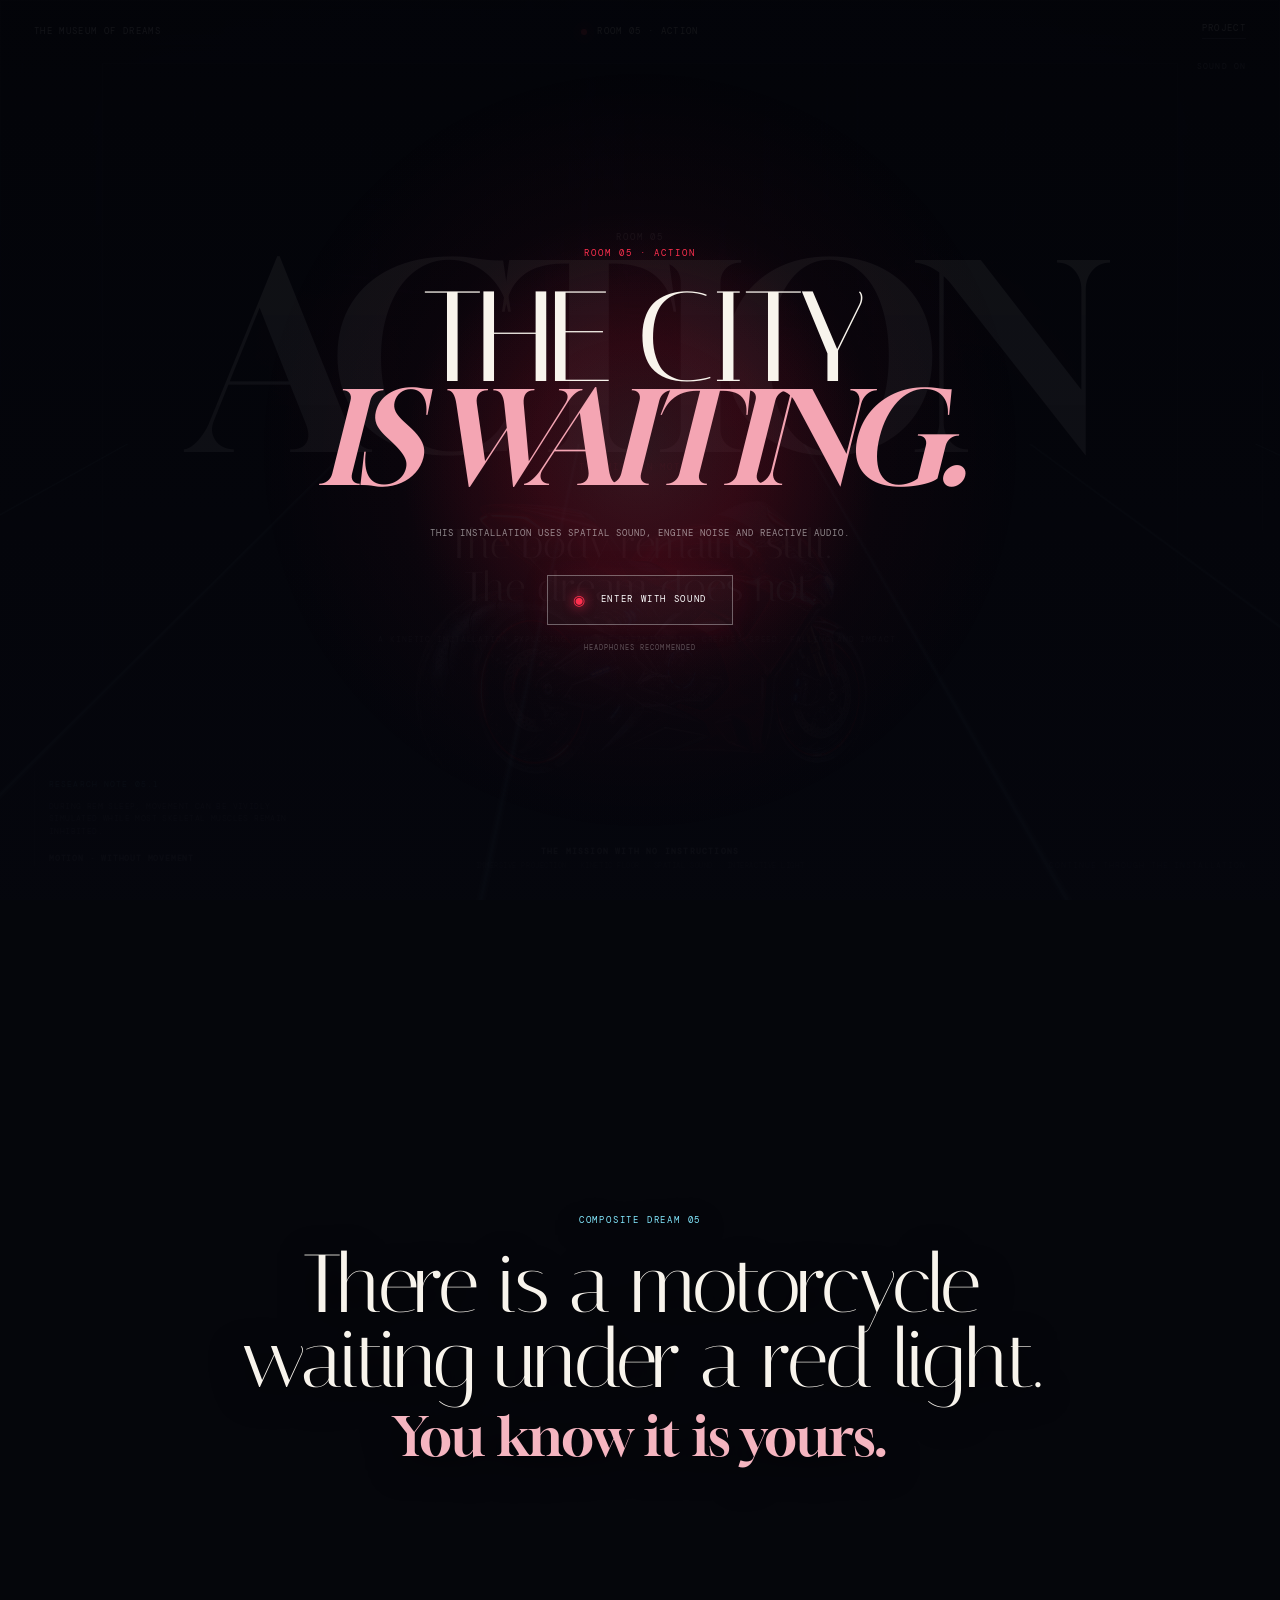
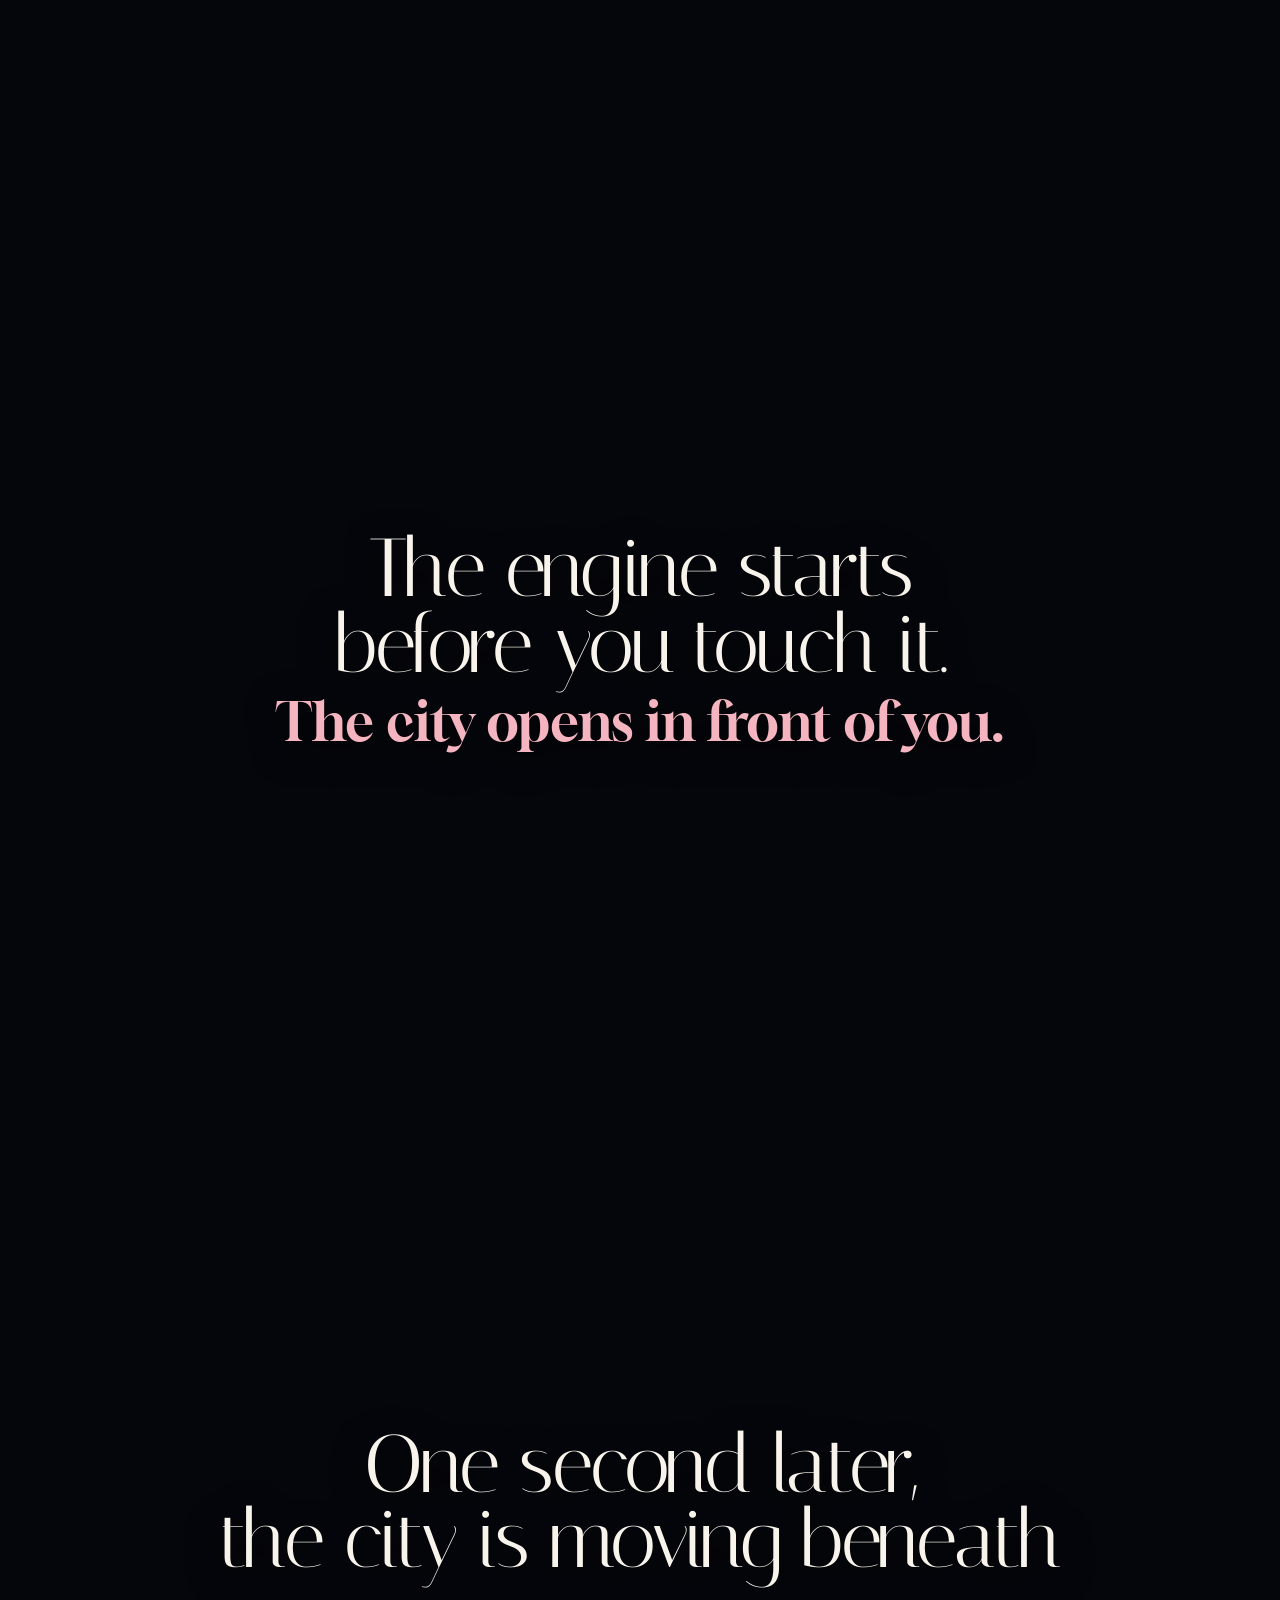
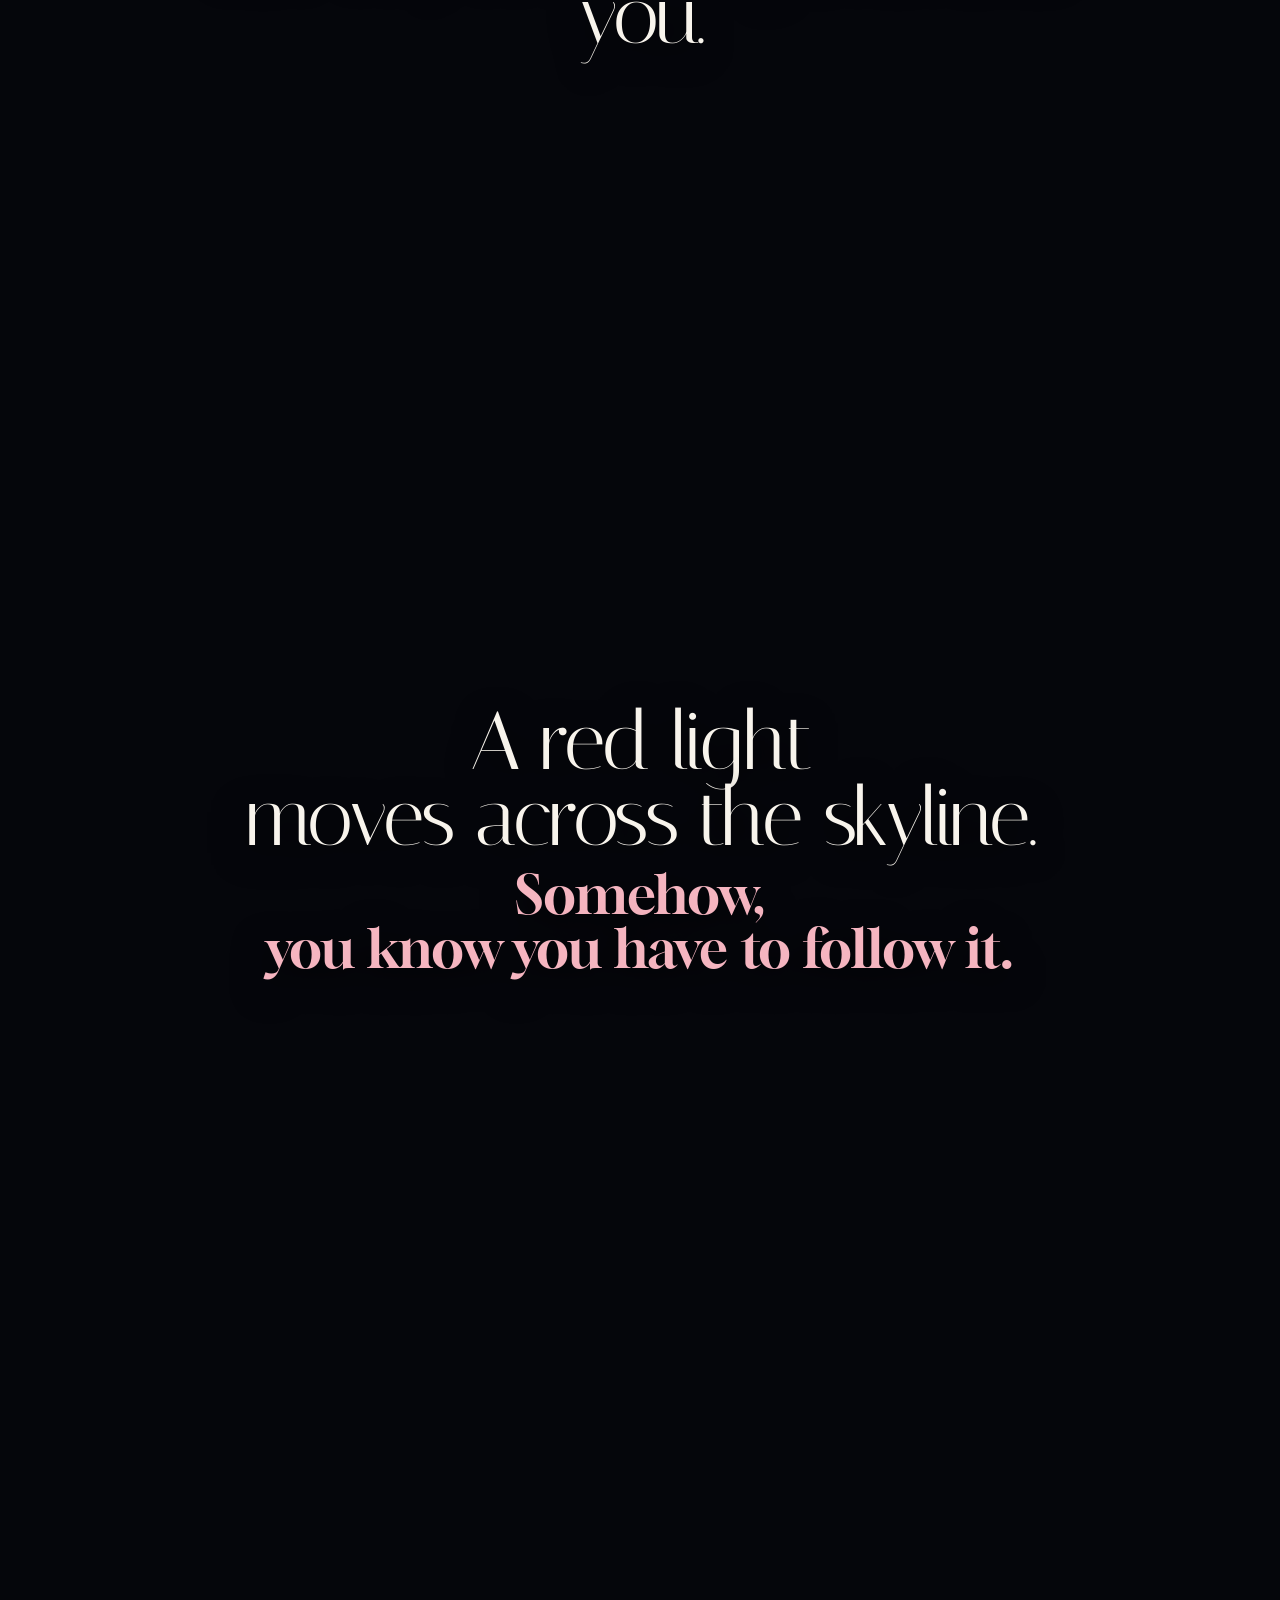
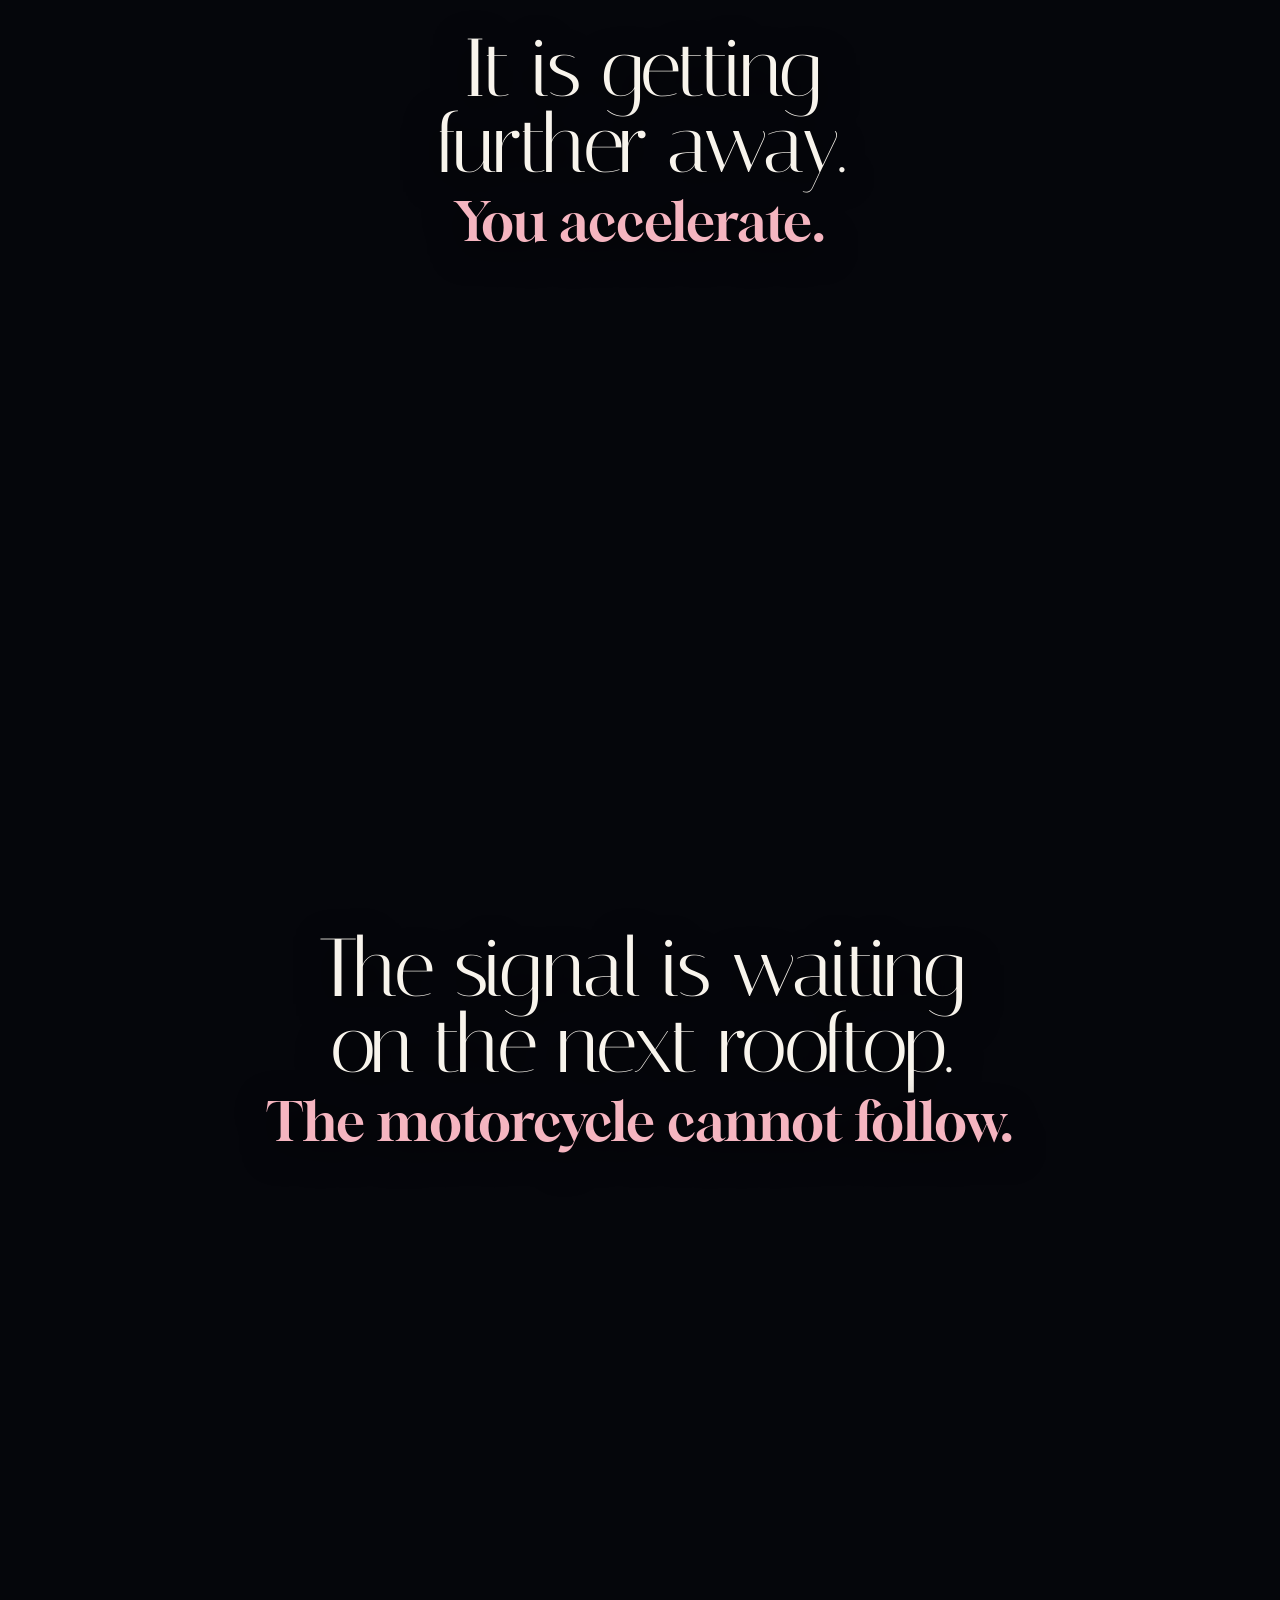
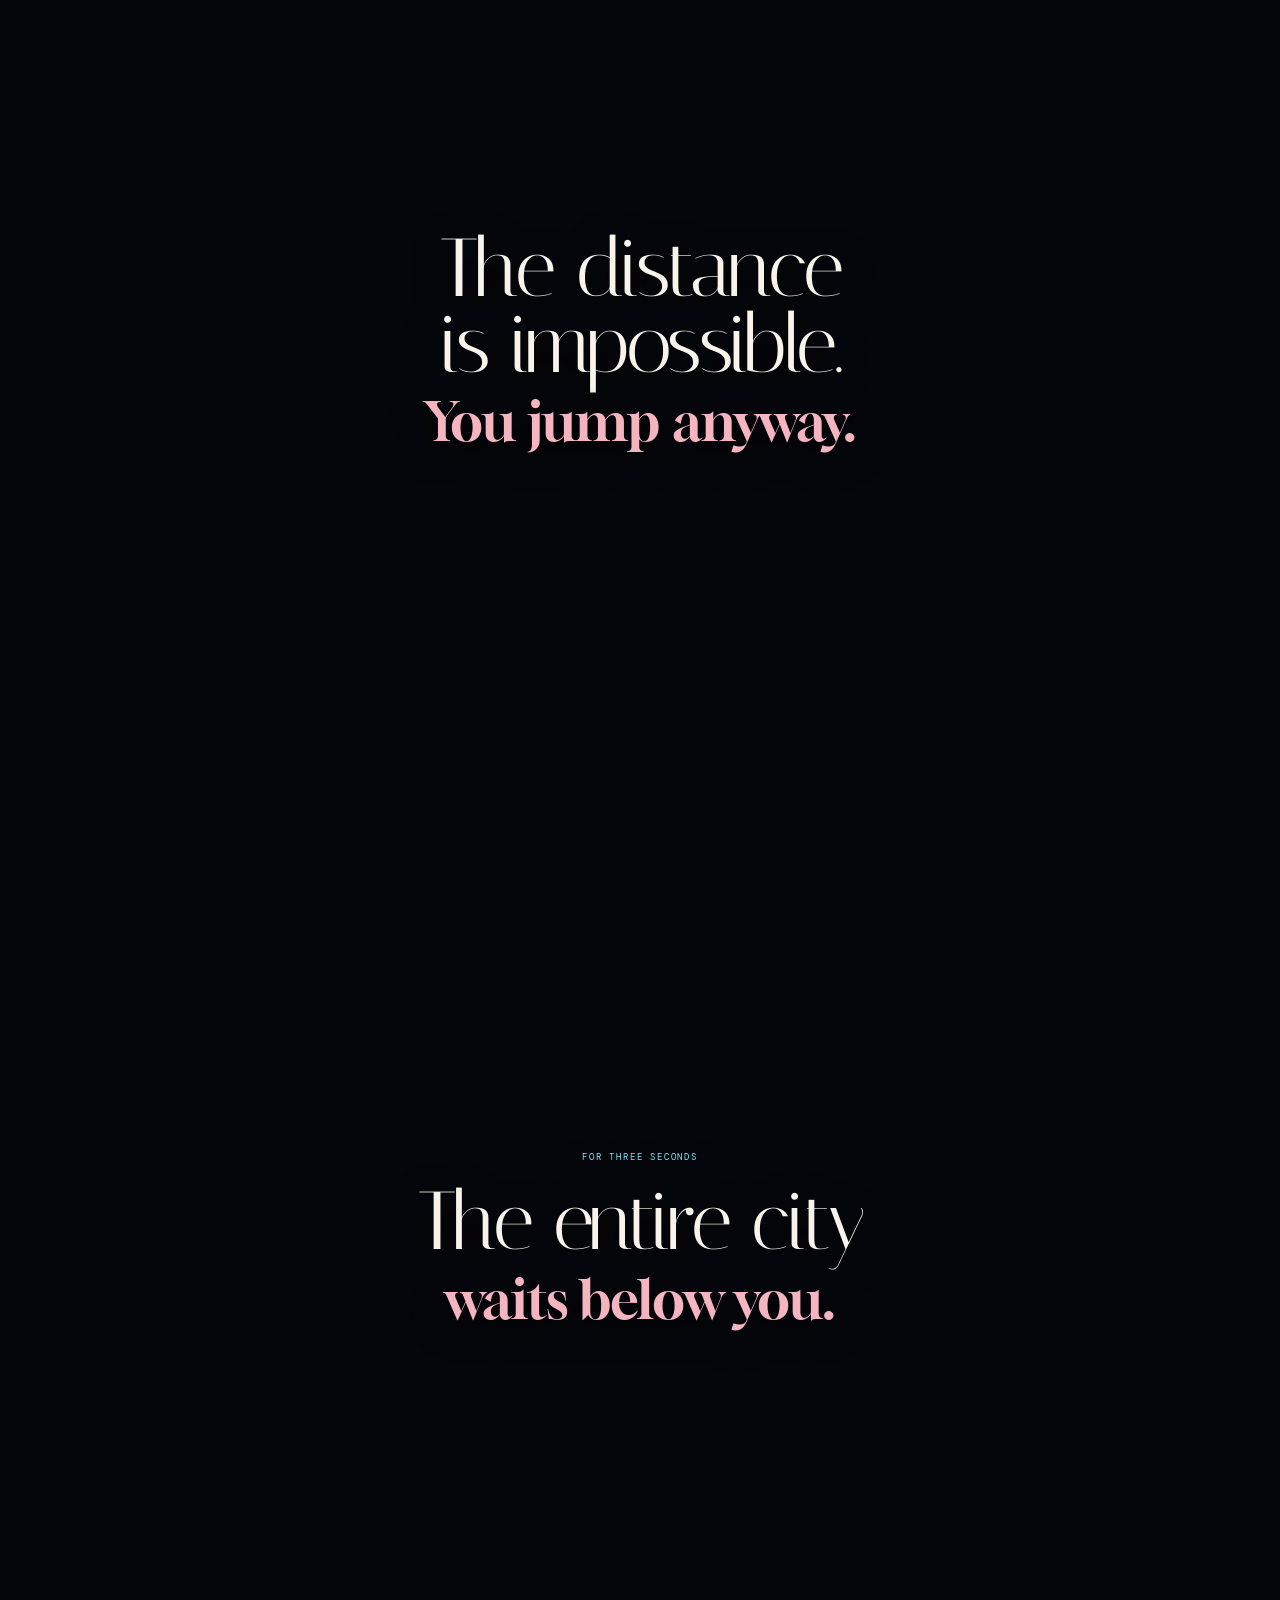
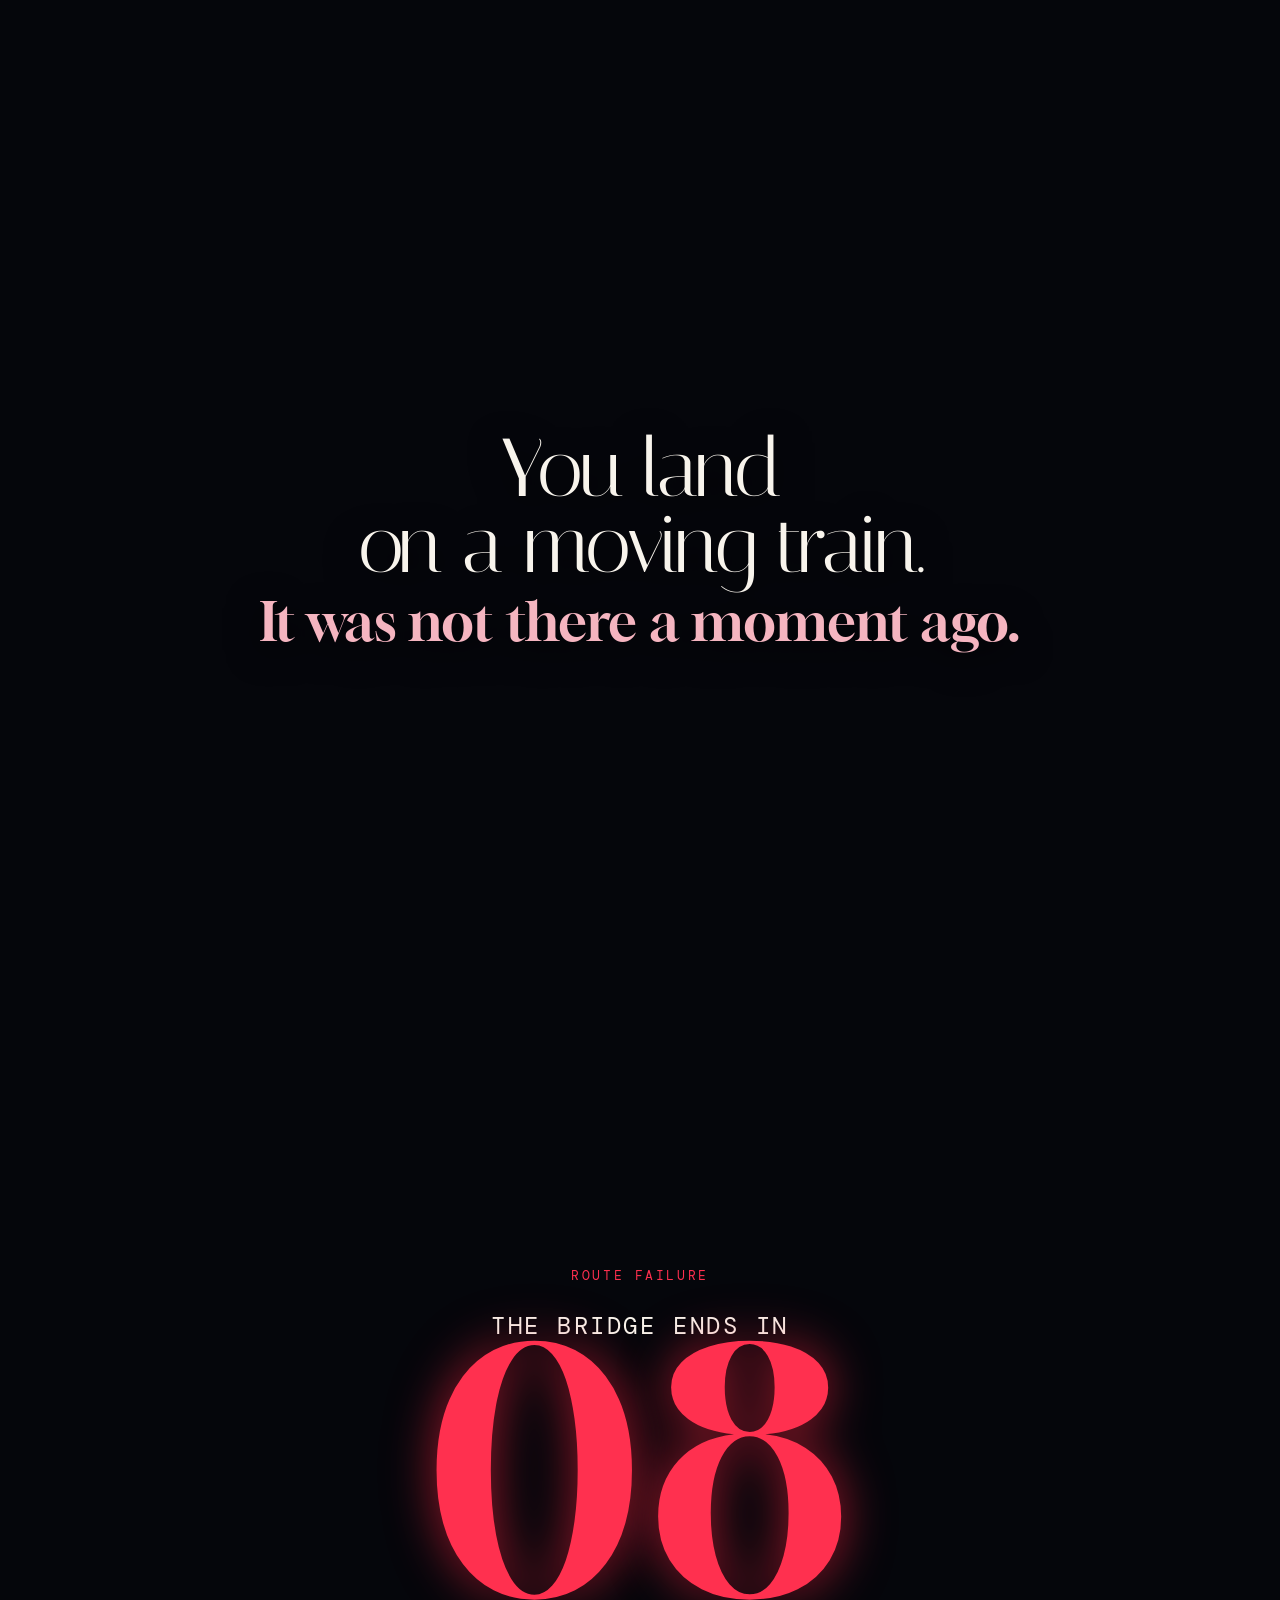
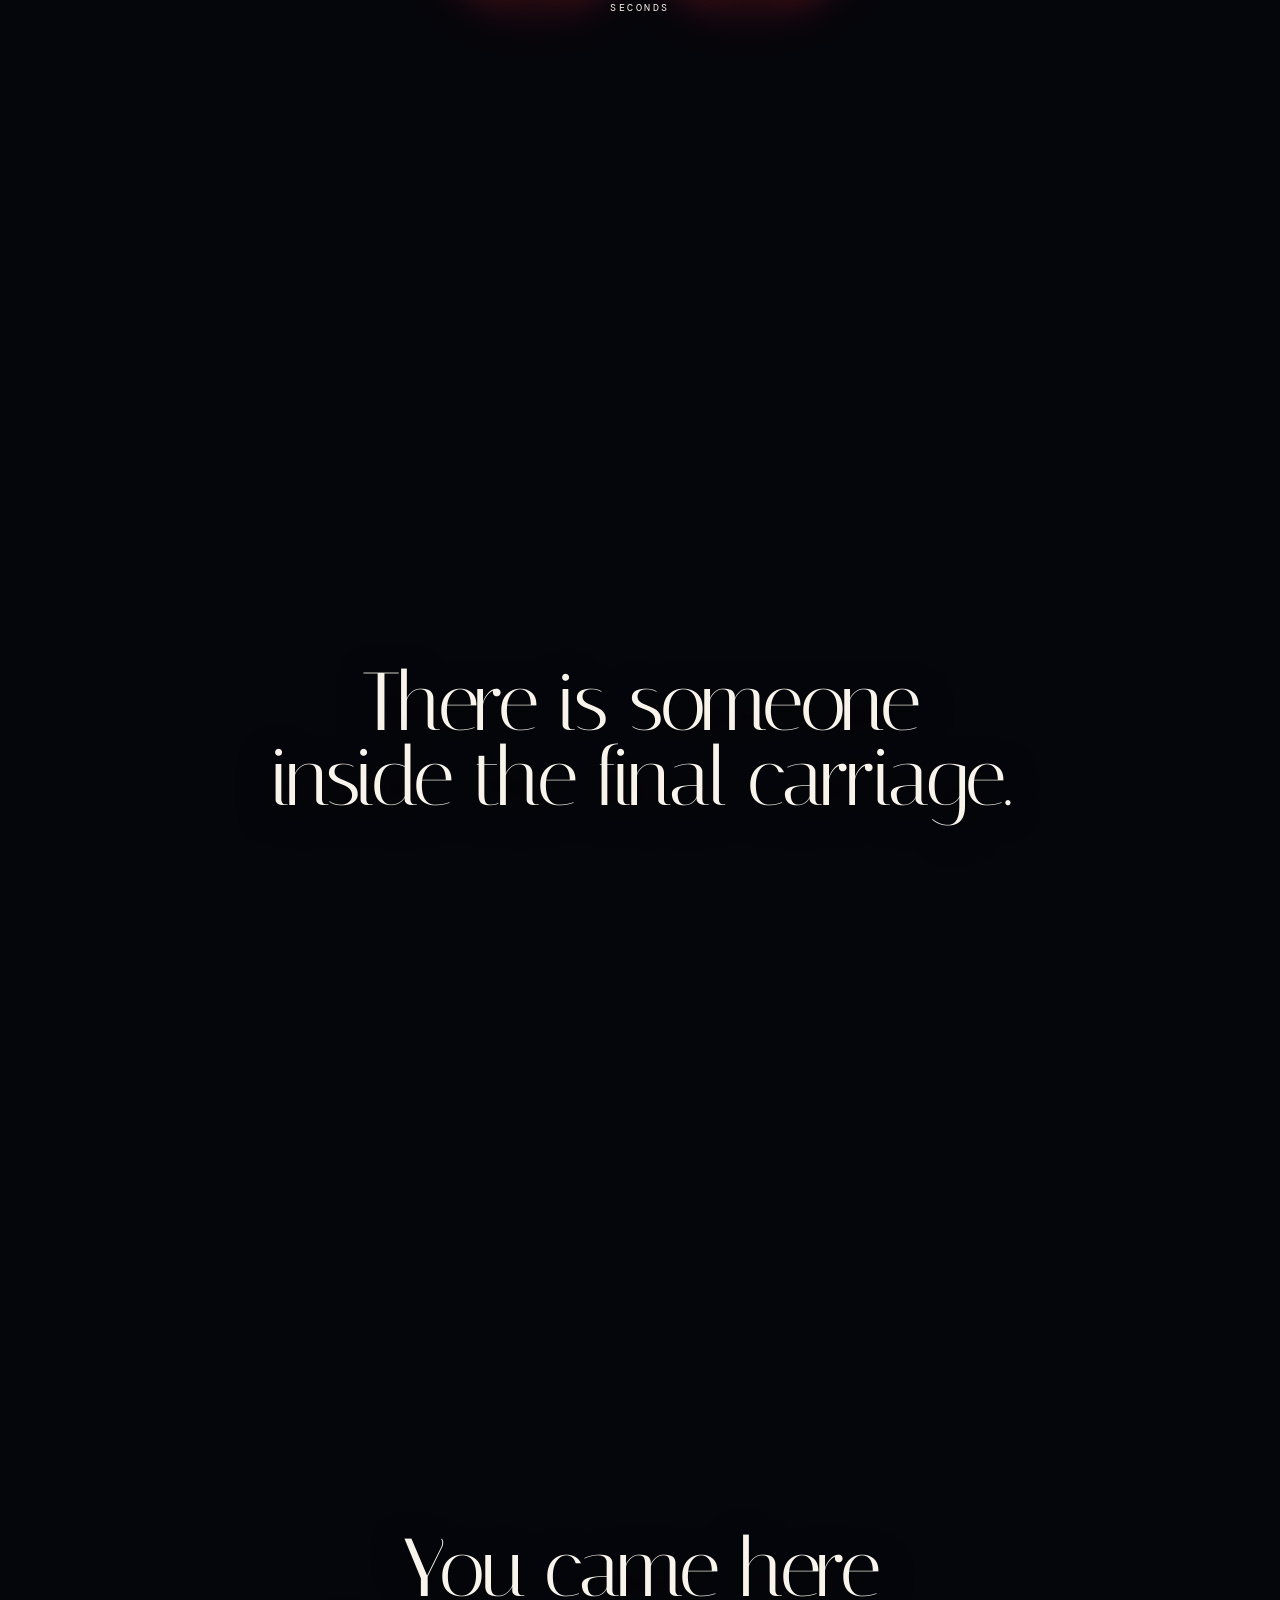
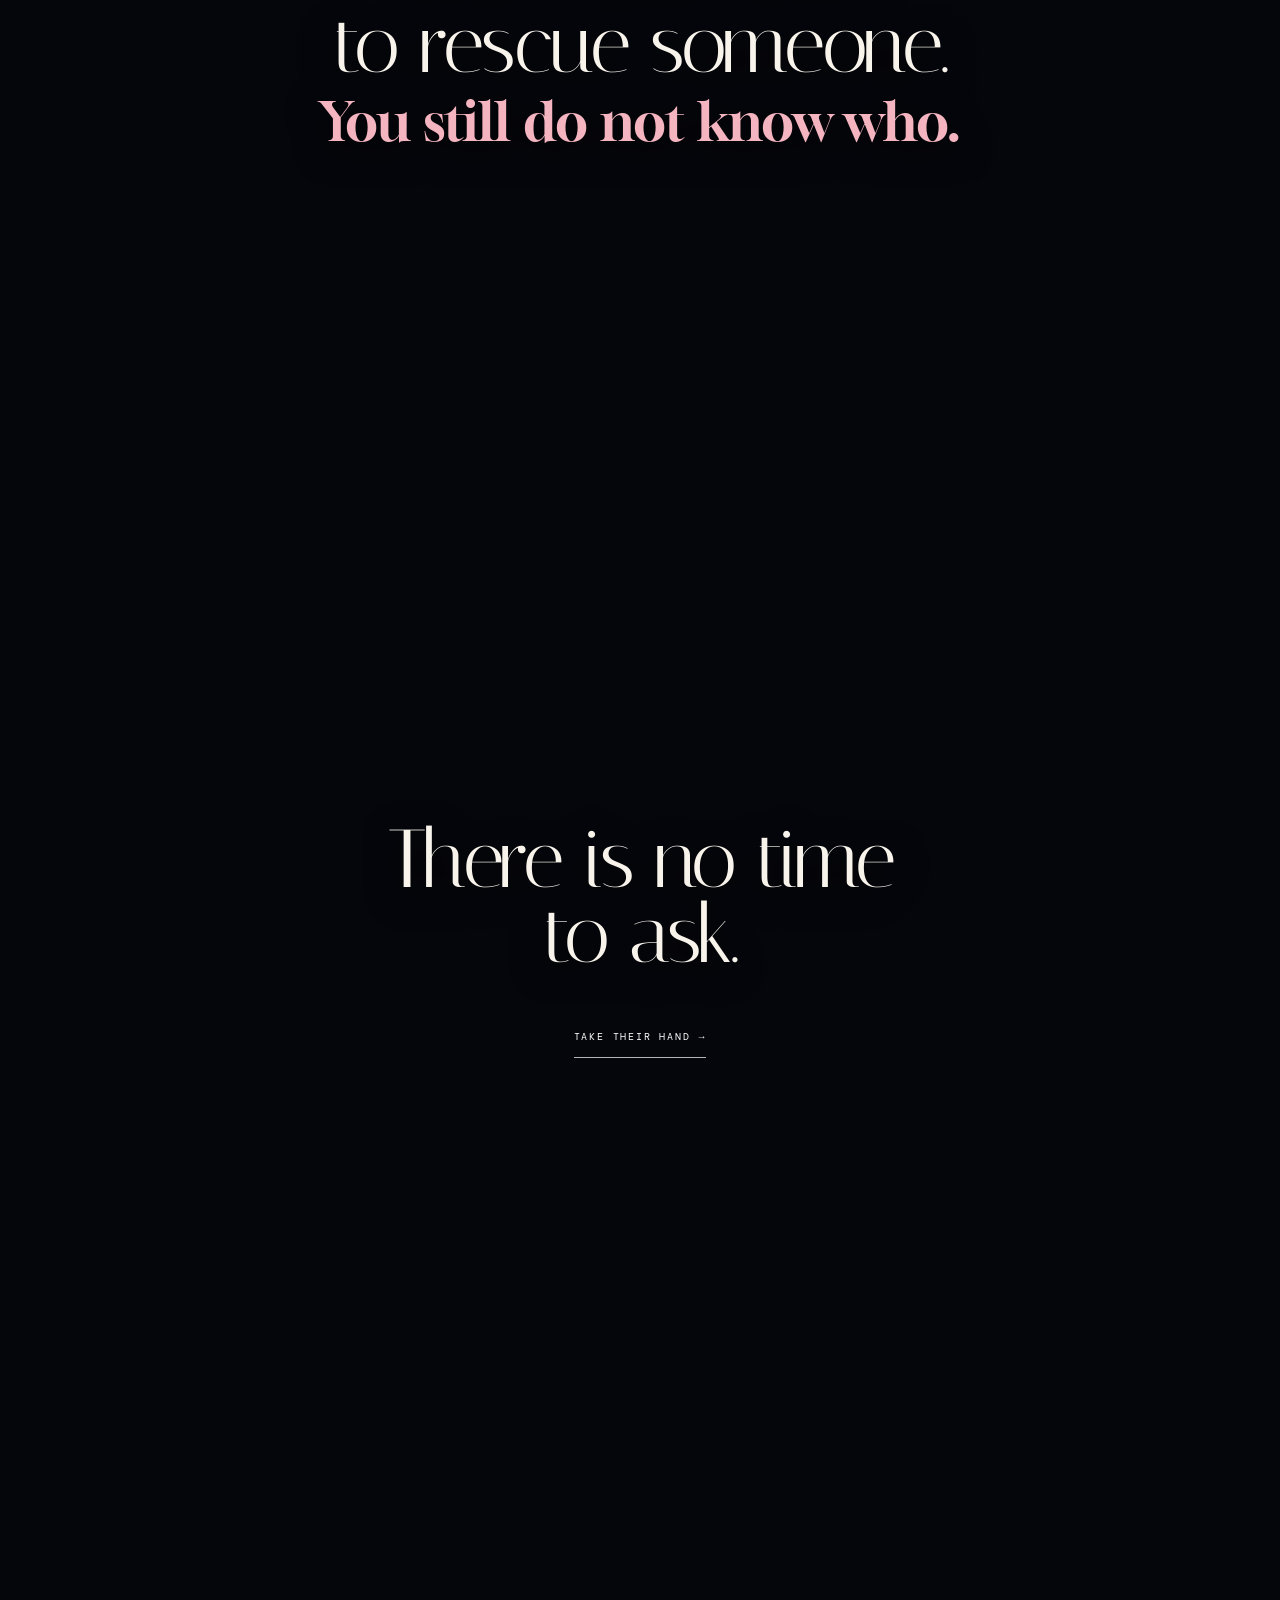
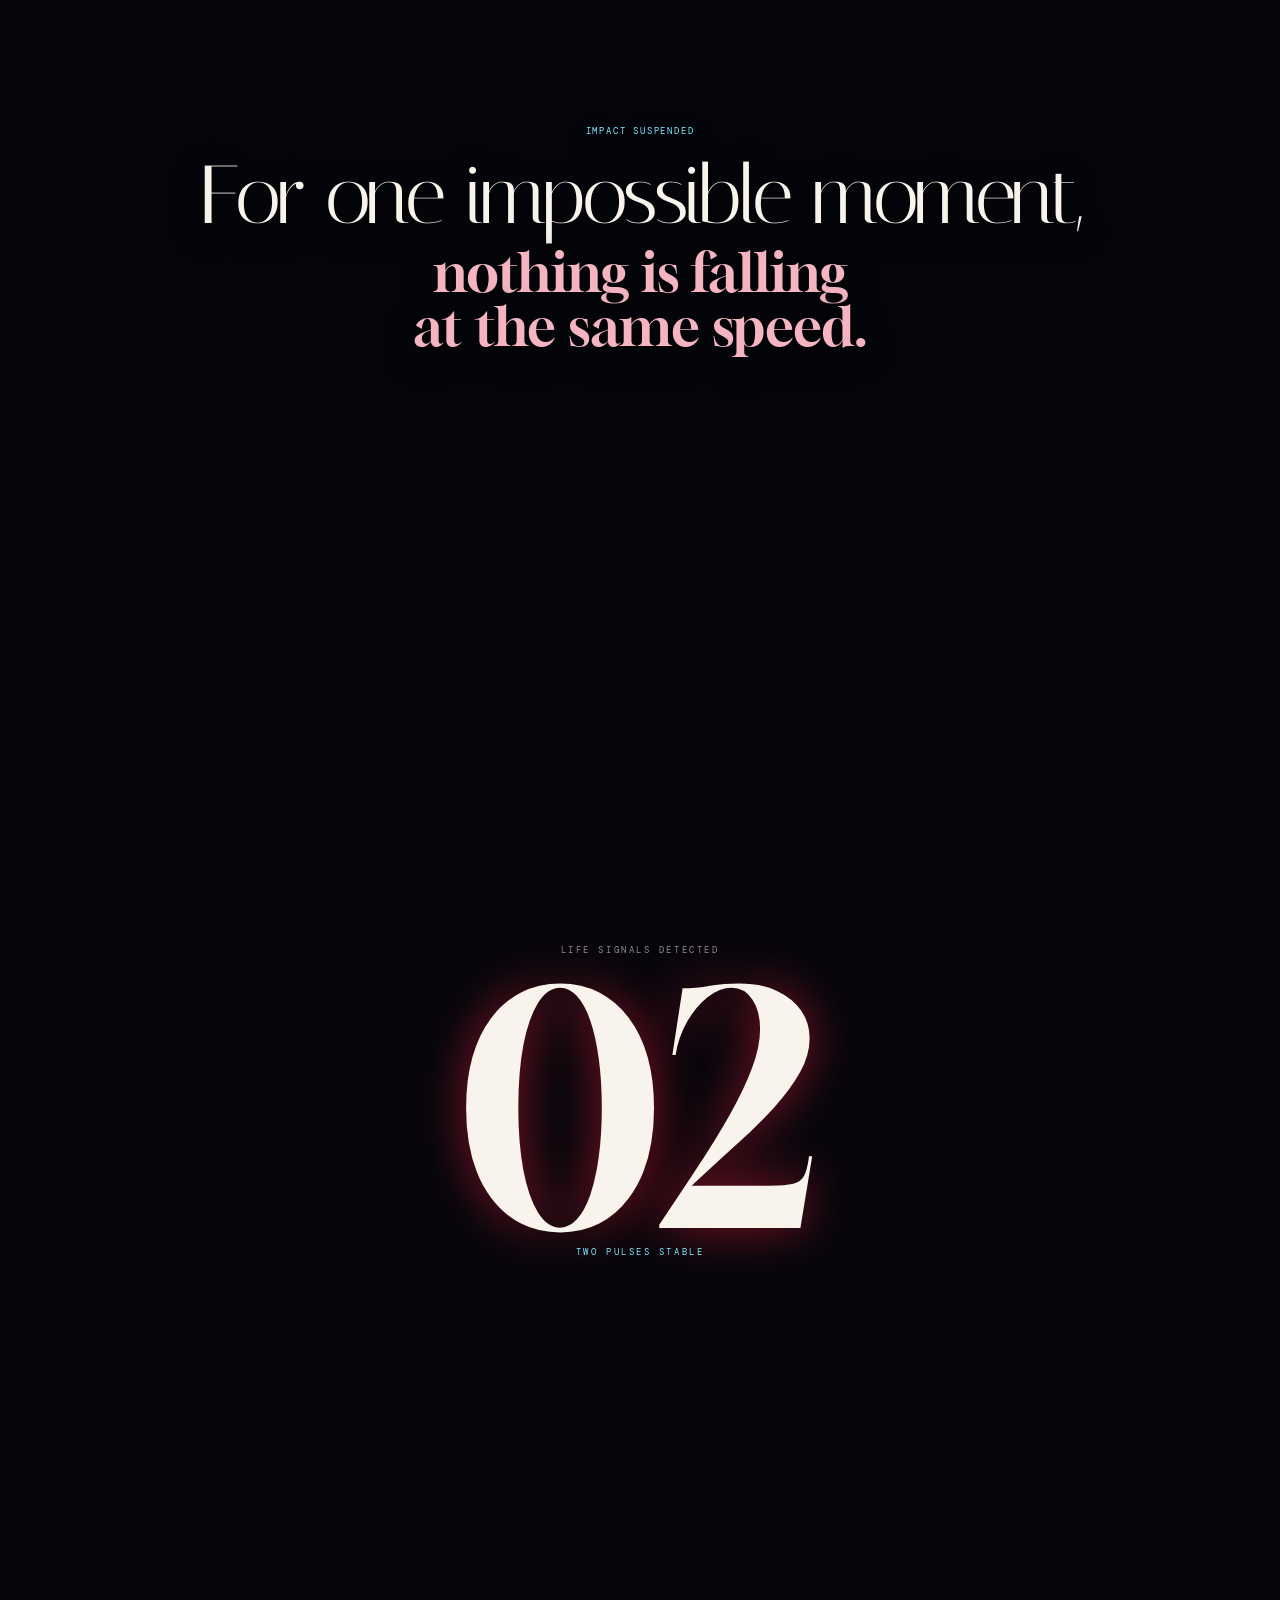
==== commit ecf4bdf7: "Update action.html" ====
--- a/action.html
+++ b/action.html
@@ -796,7 +796,7 @@
   ></audio>
 
 
-  <script src="./action.js?v=58"></script>
+  <script src="./action.js?v=61"></script>
 
 </body>
 </html>
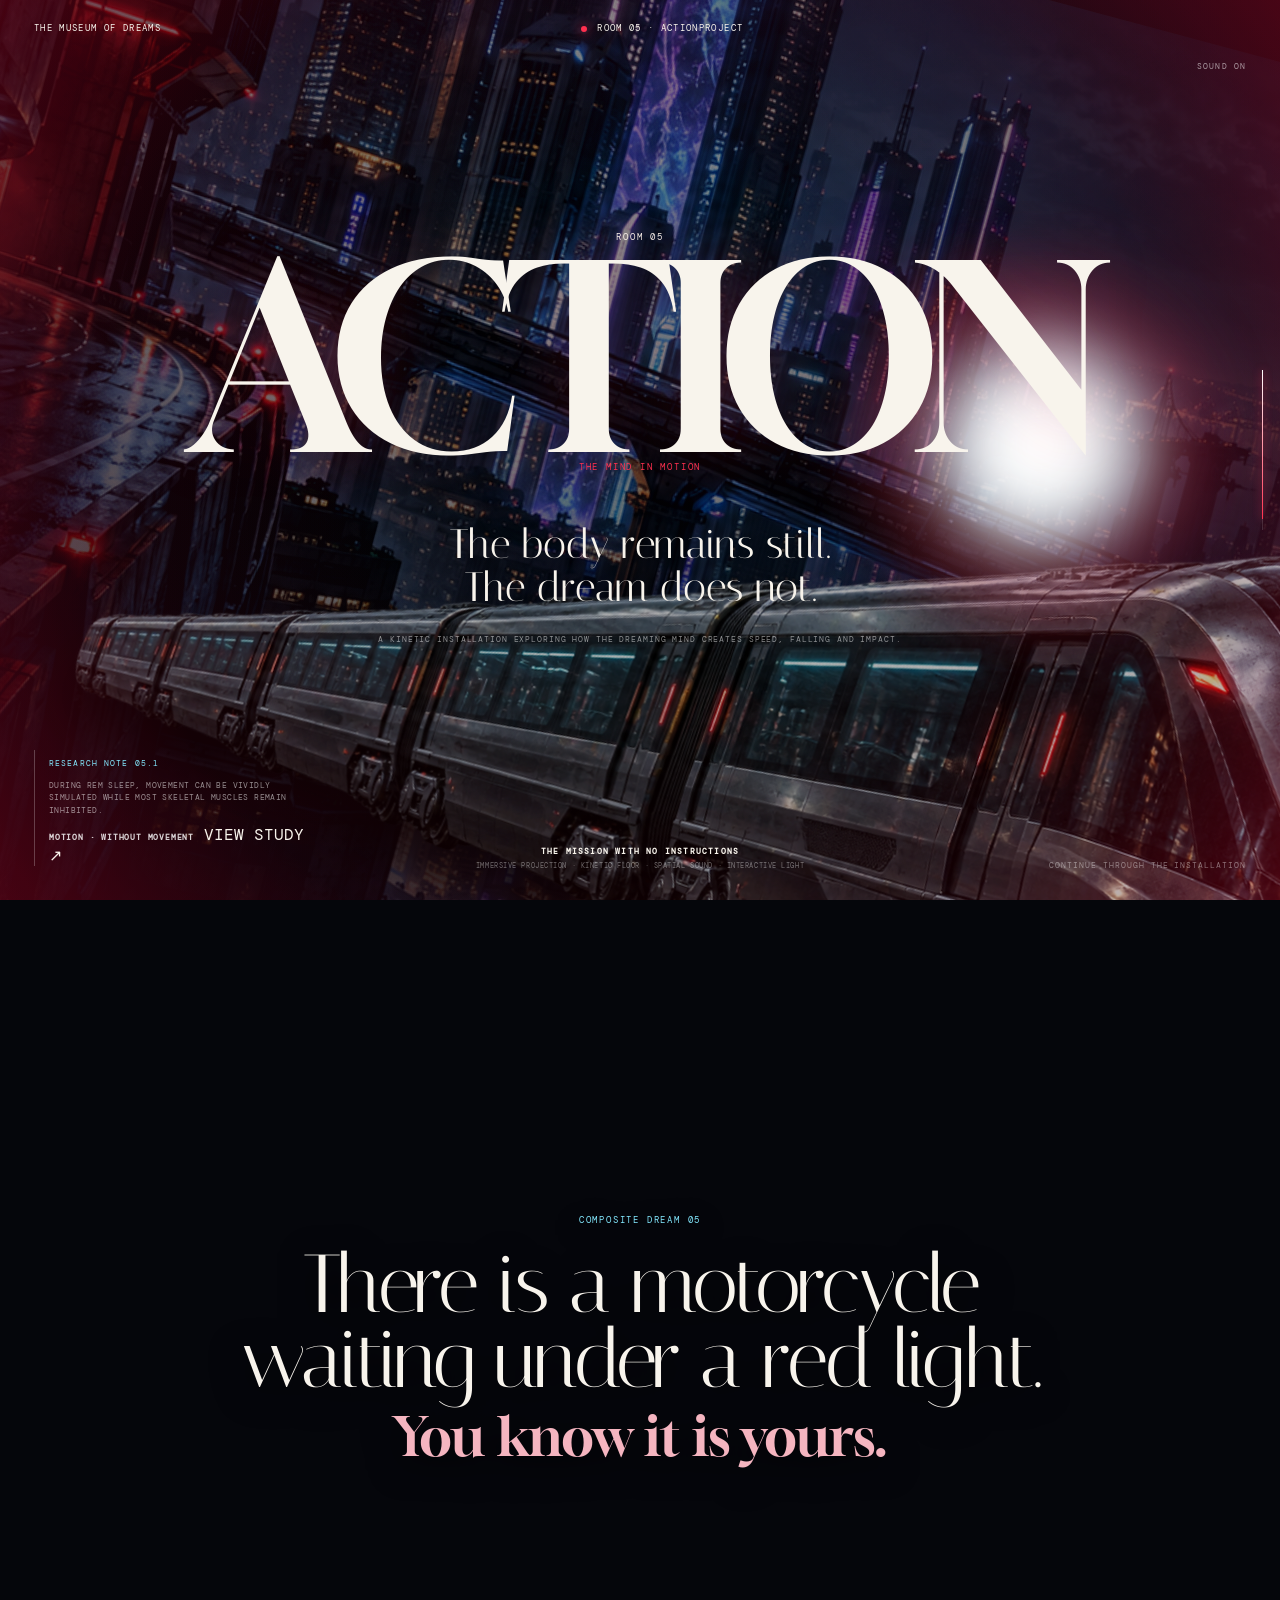
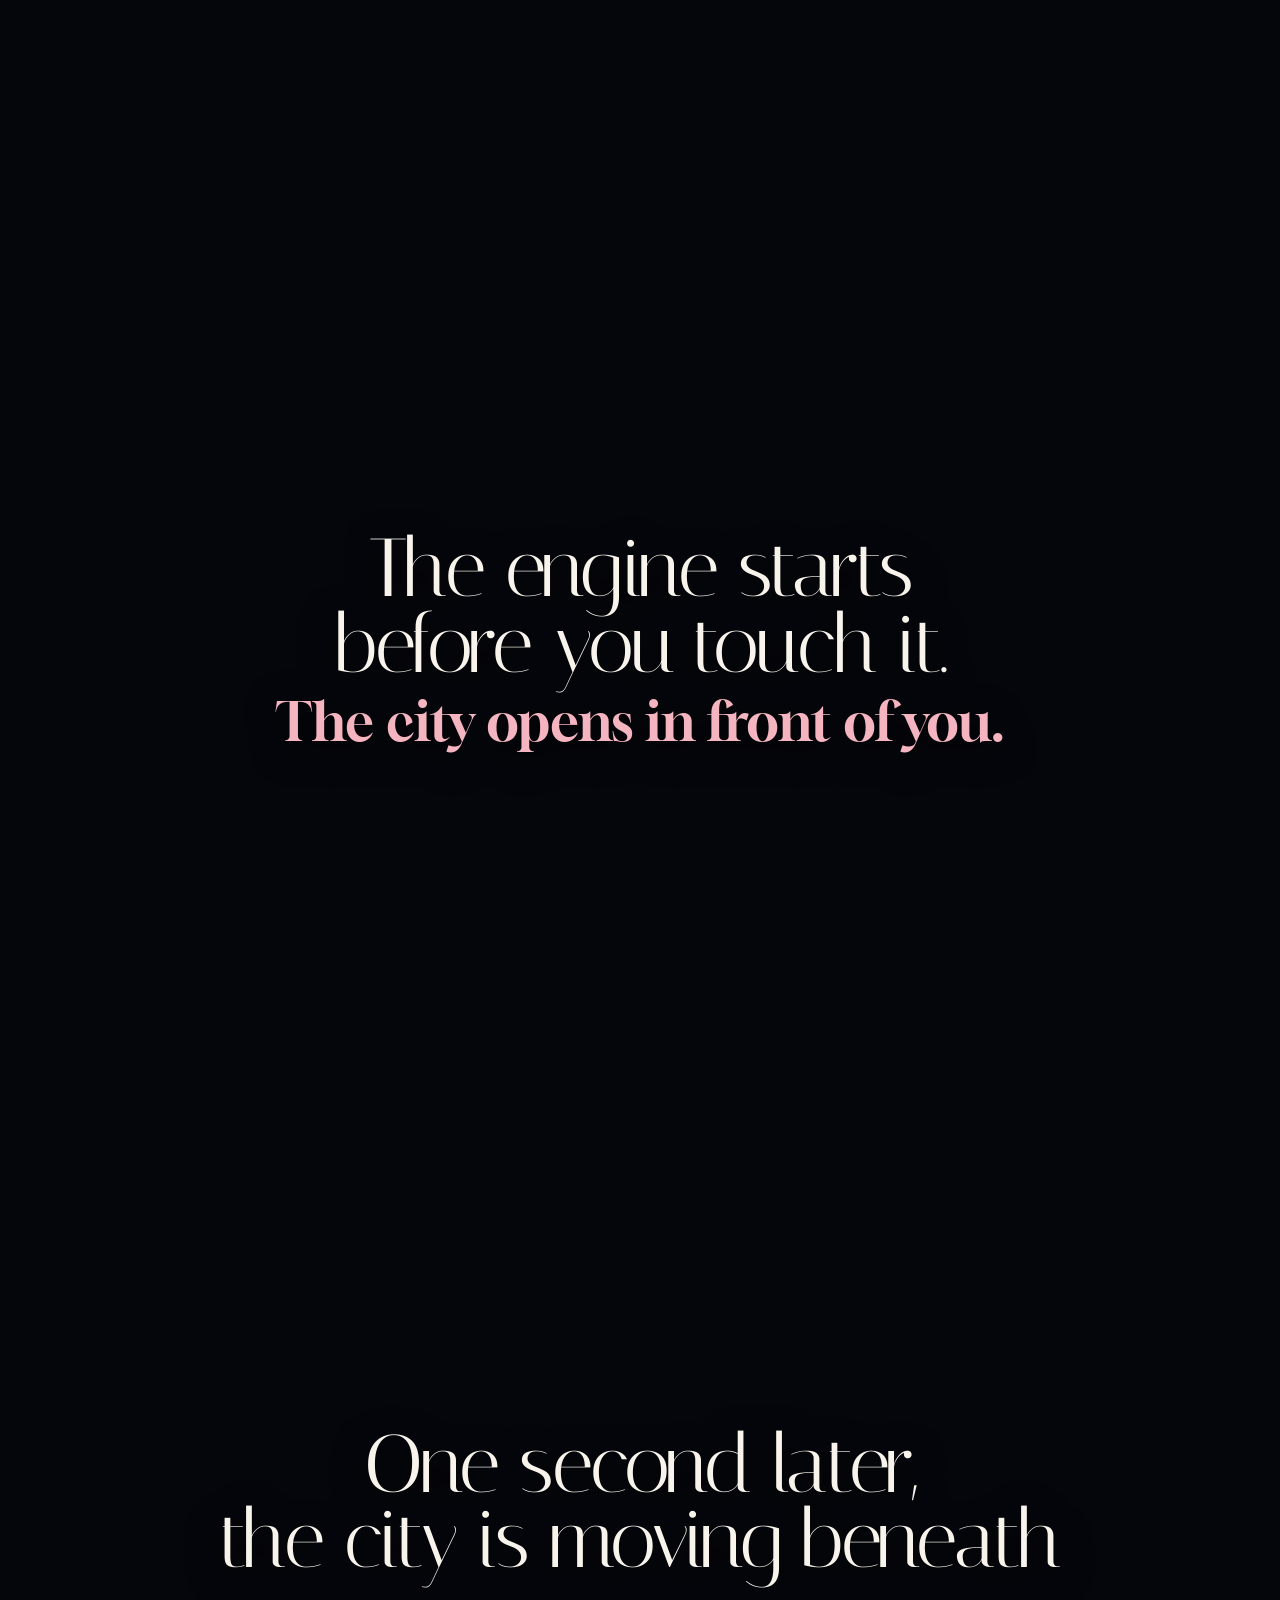
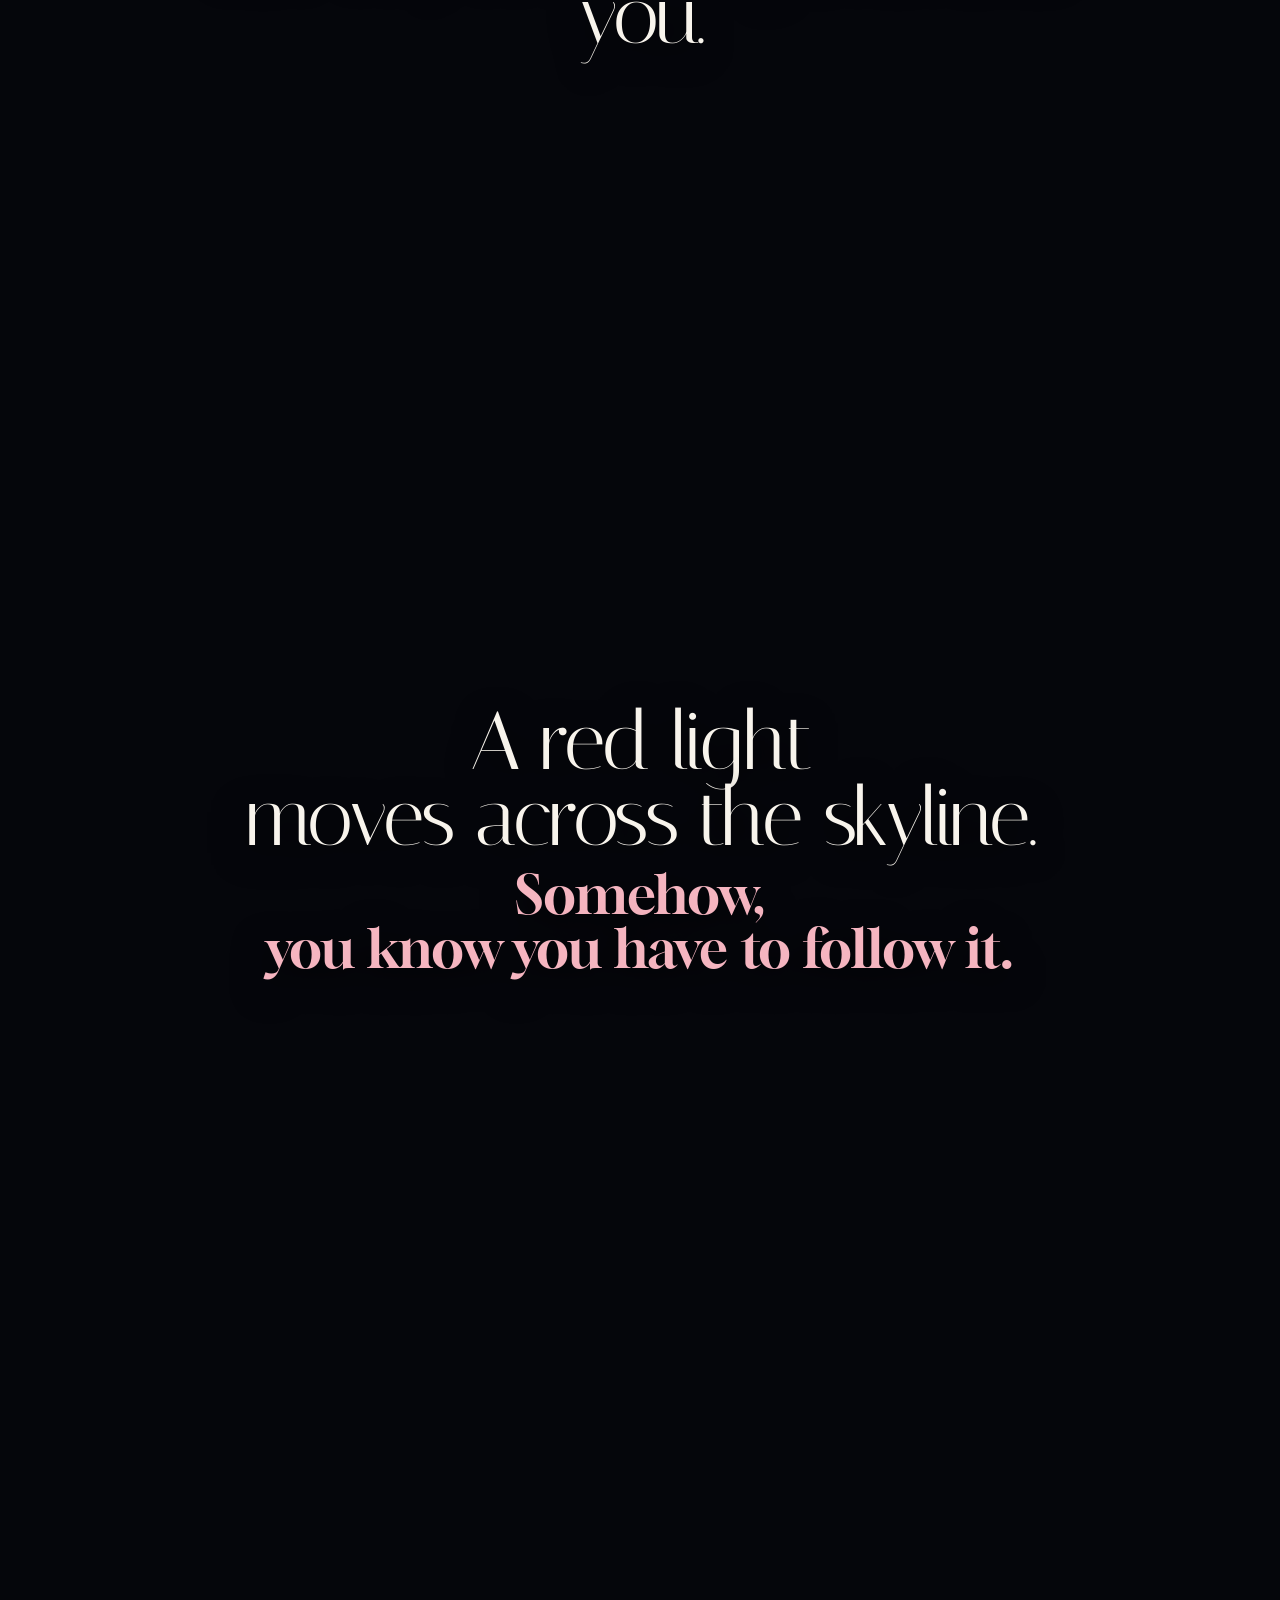
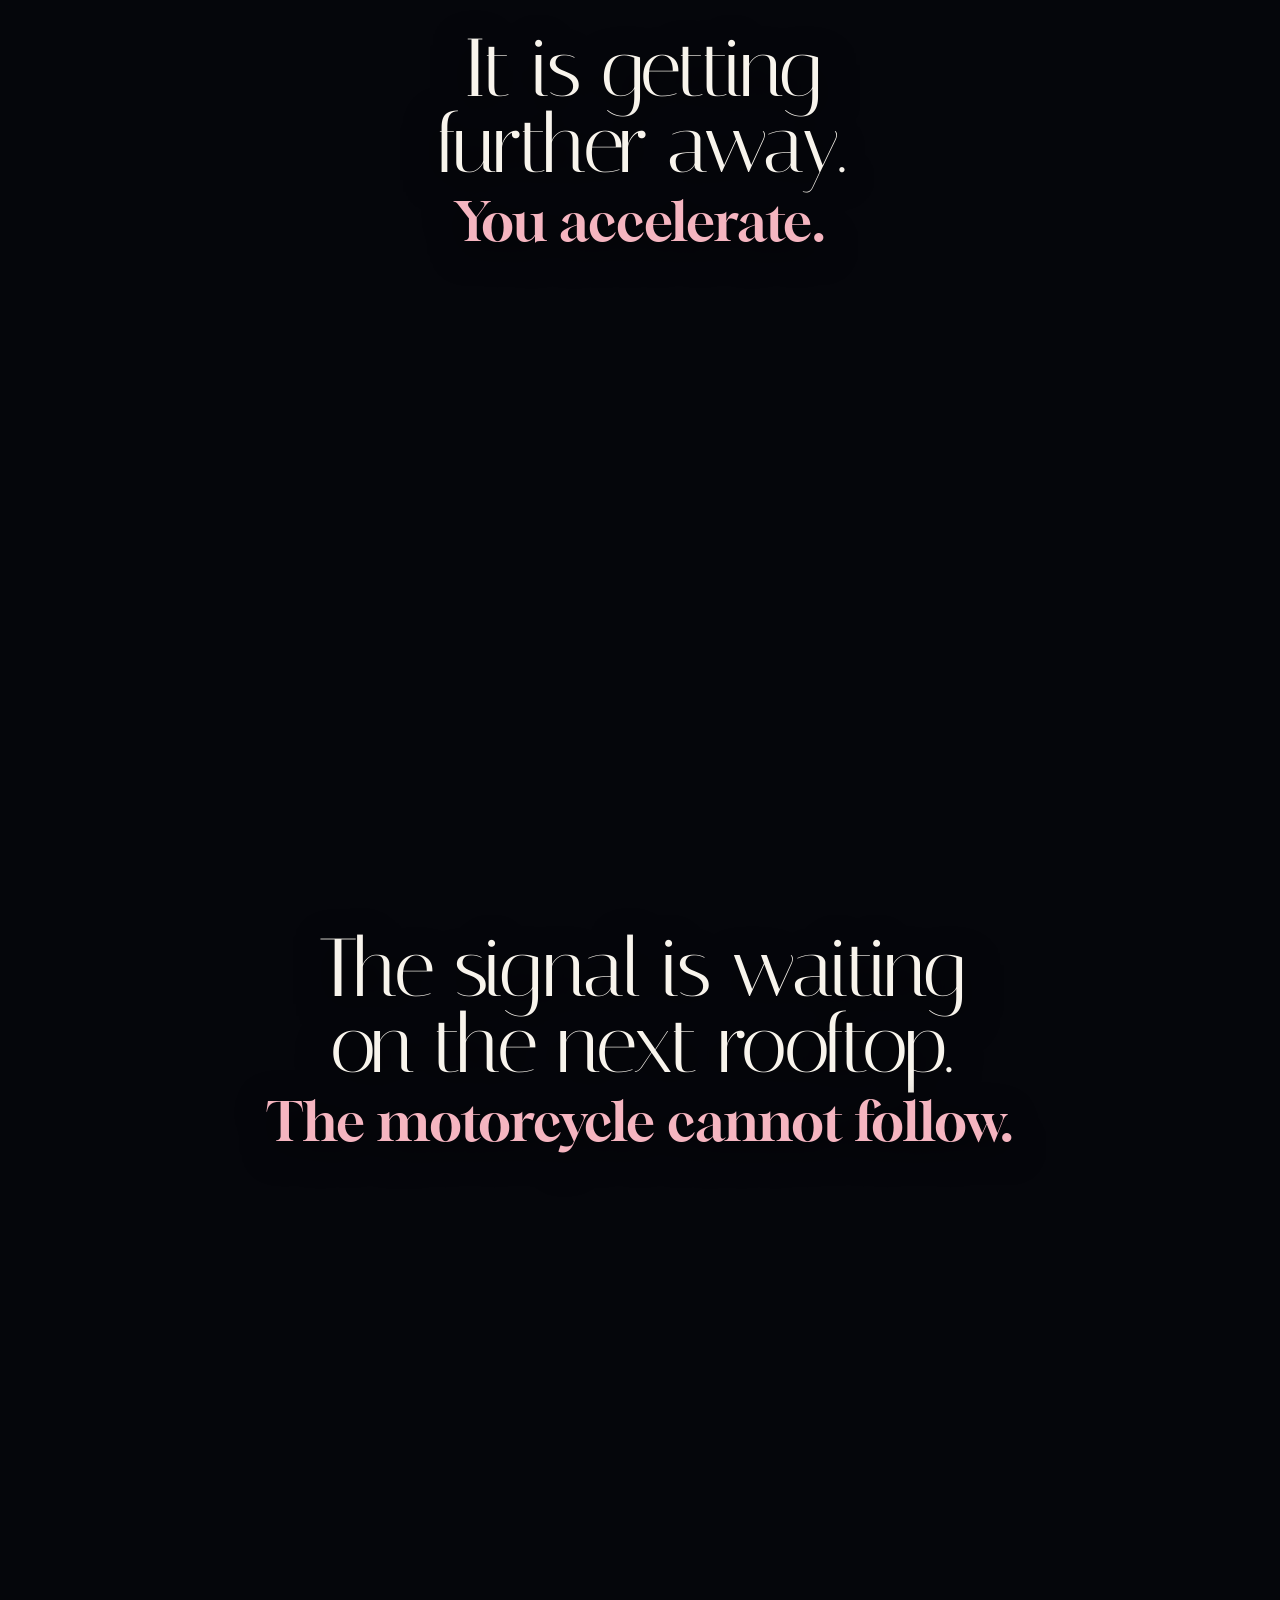
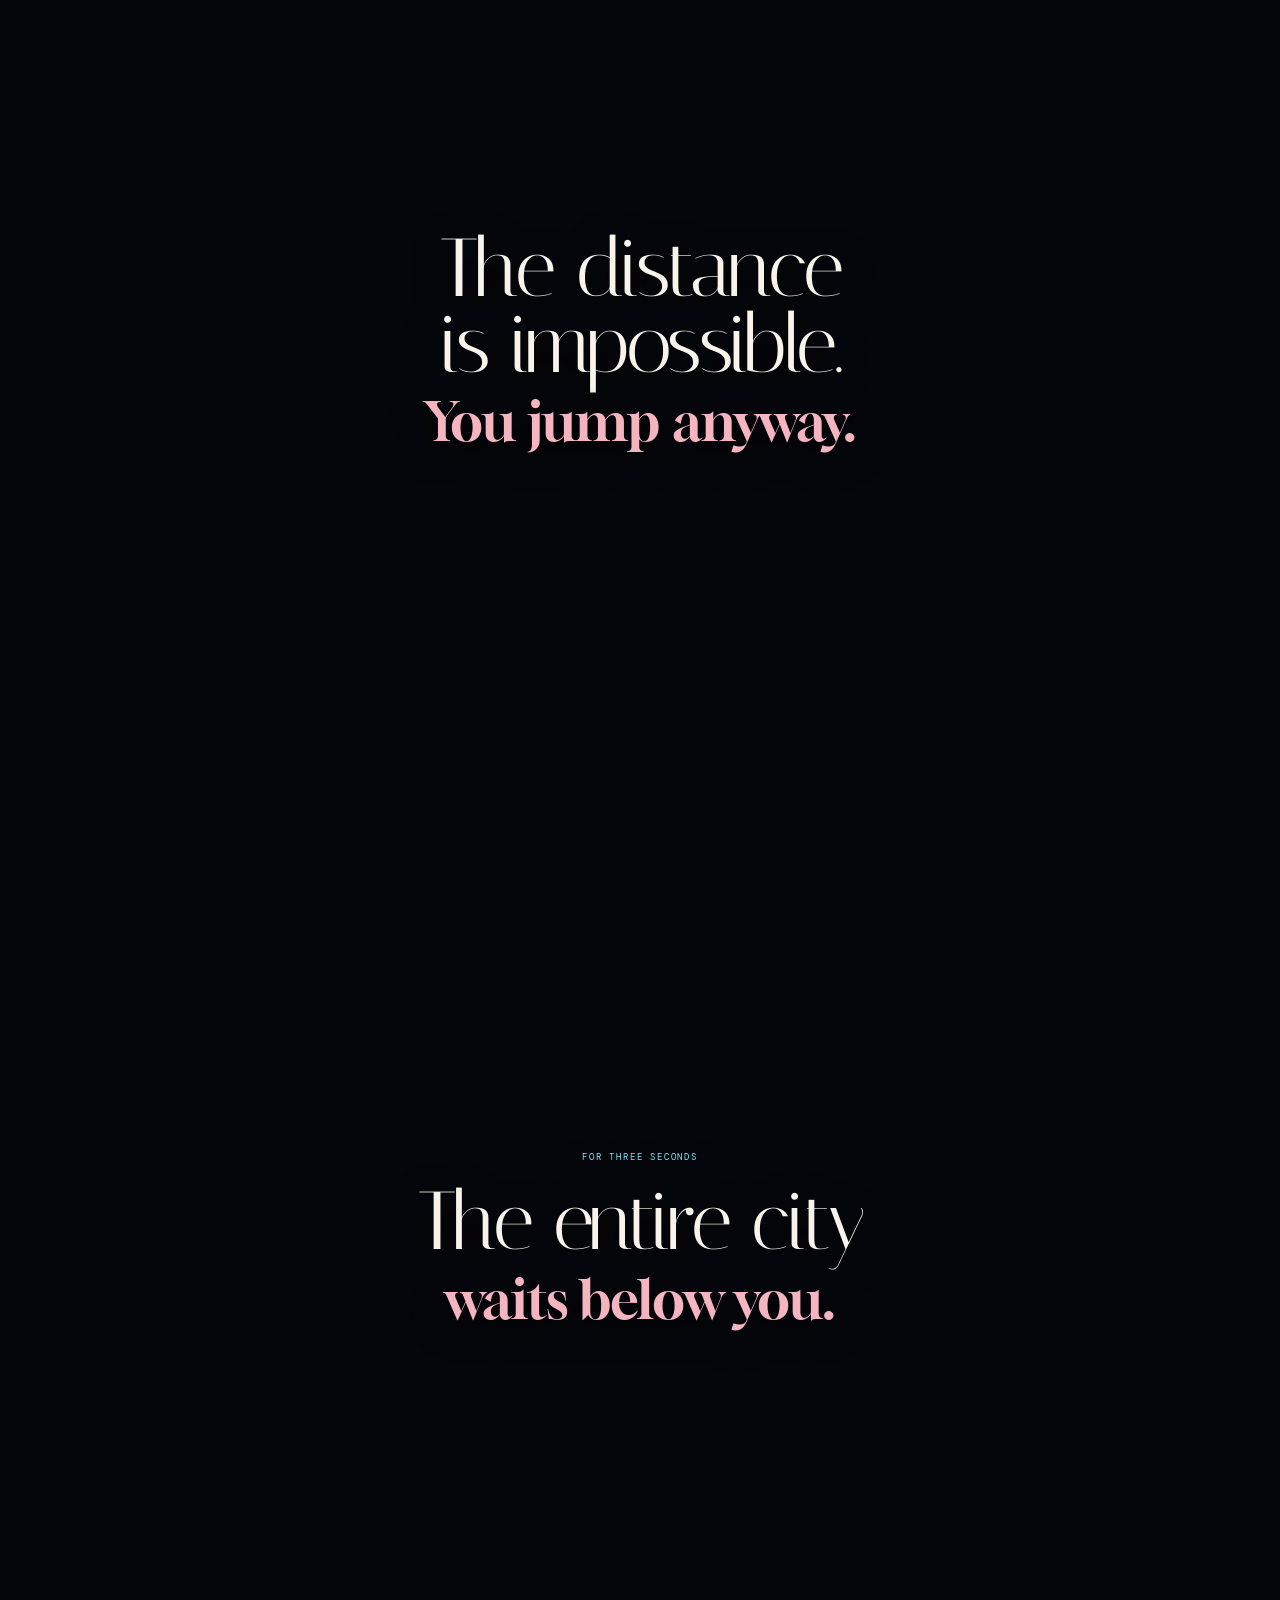
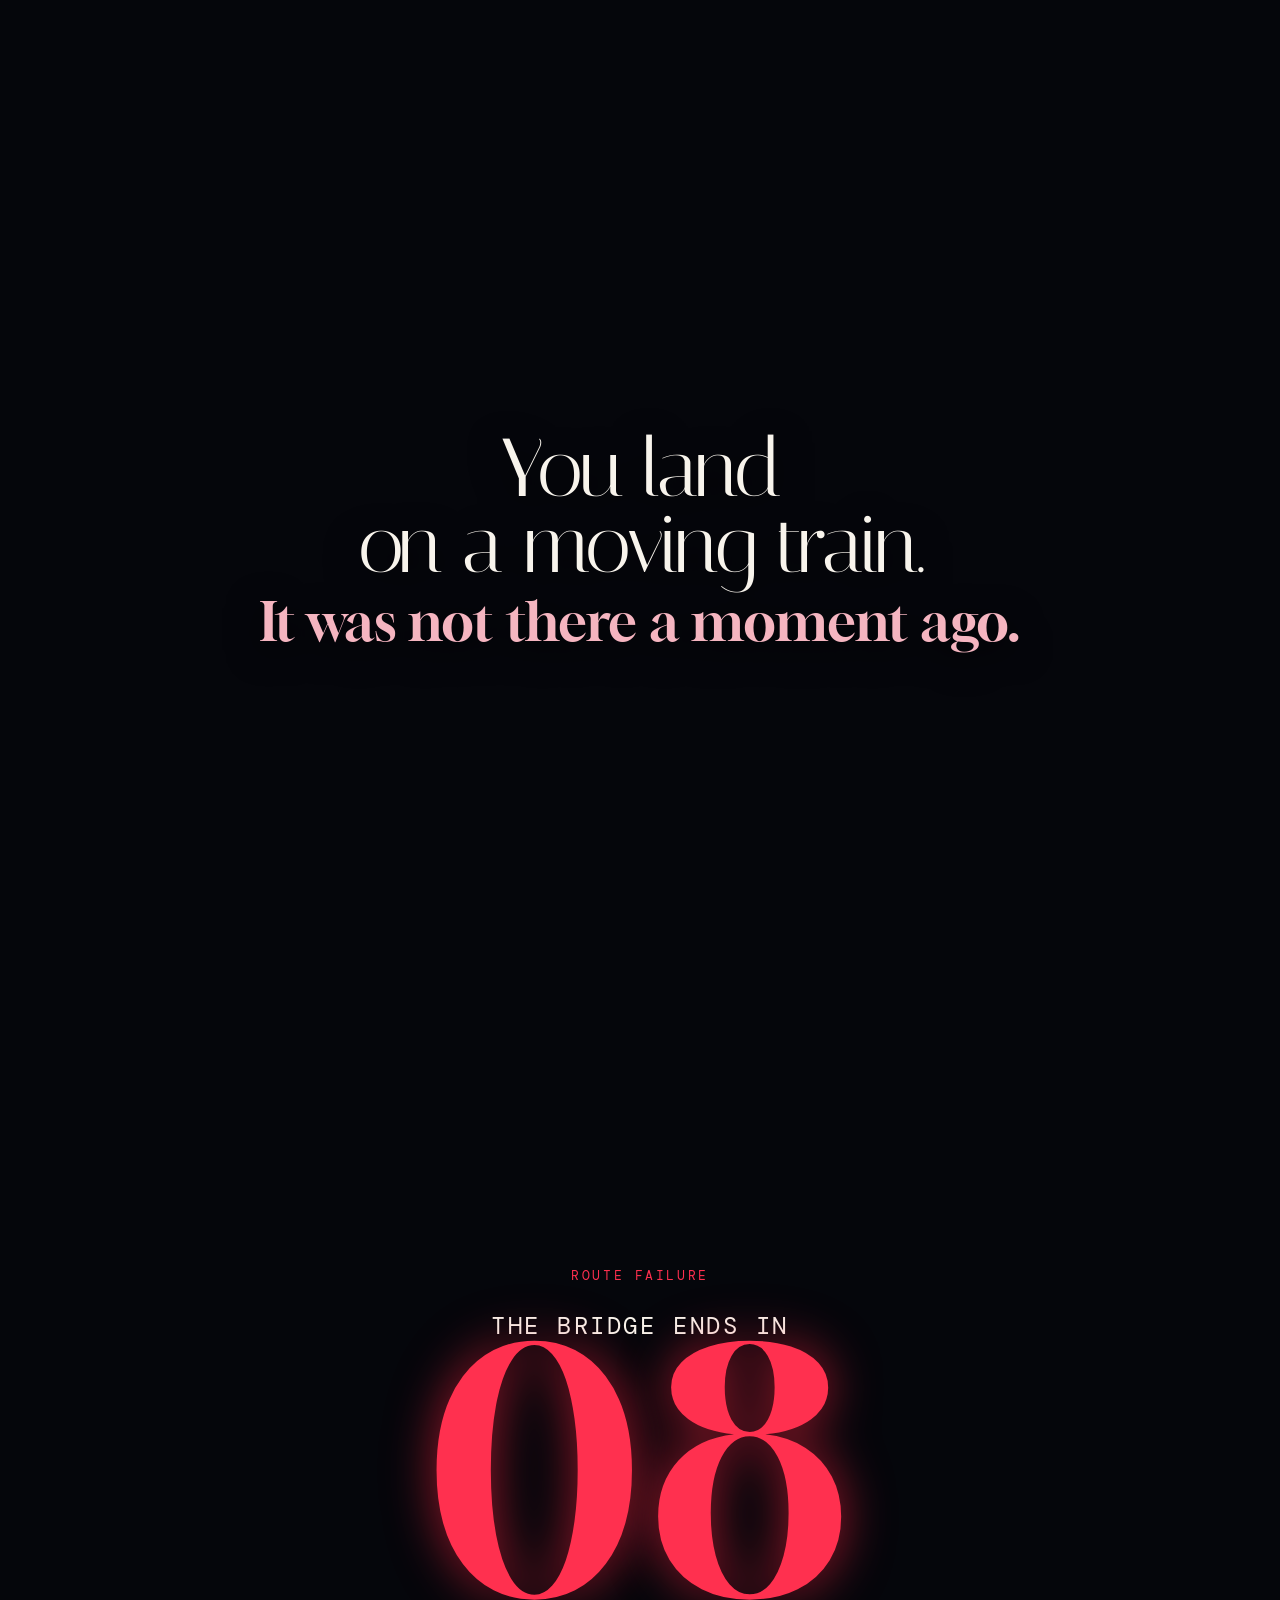
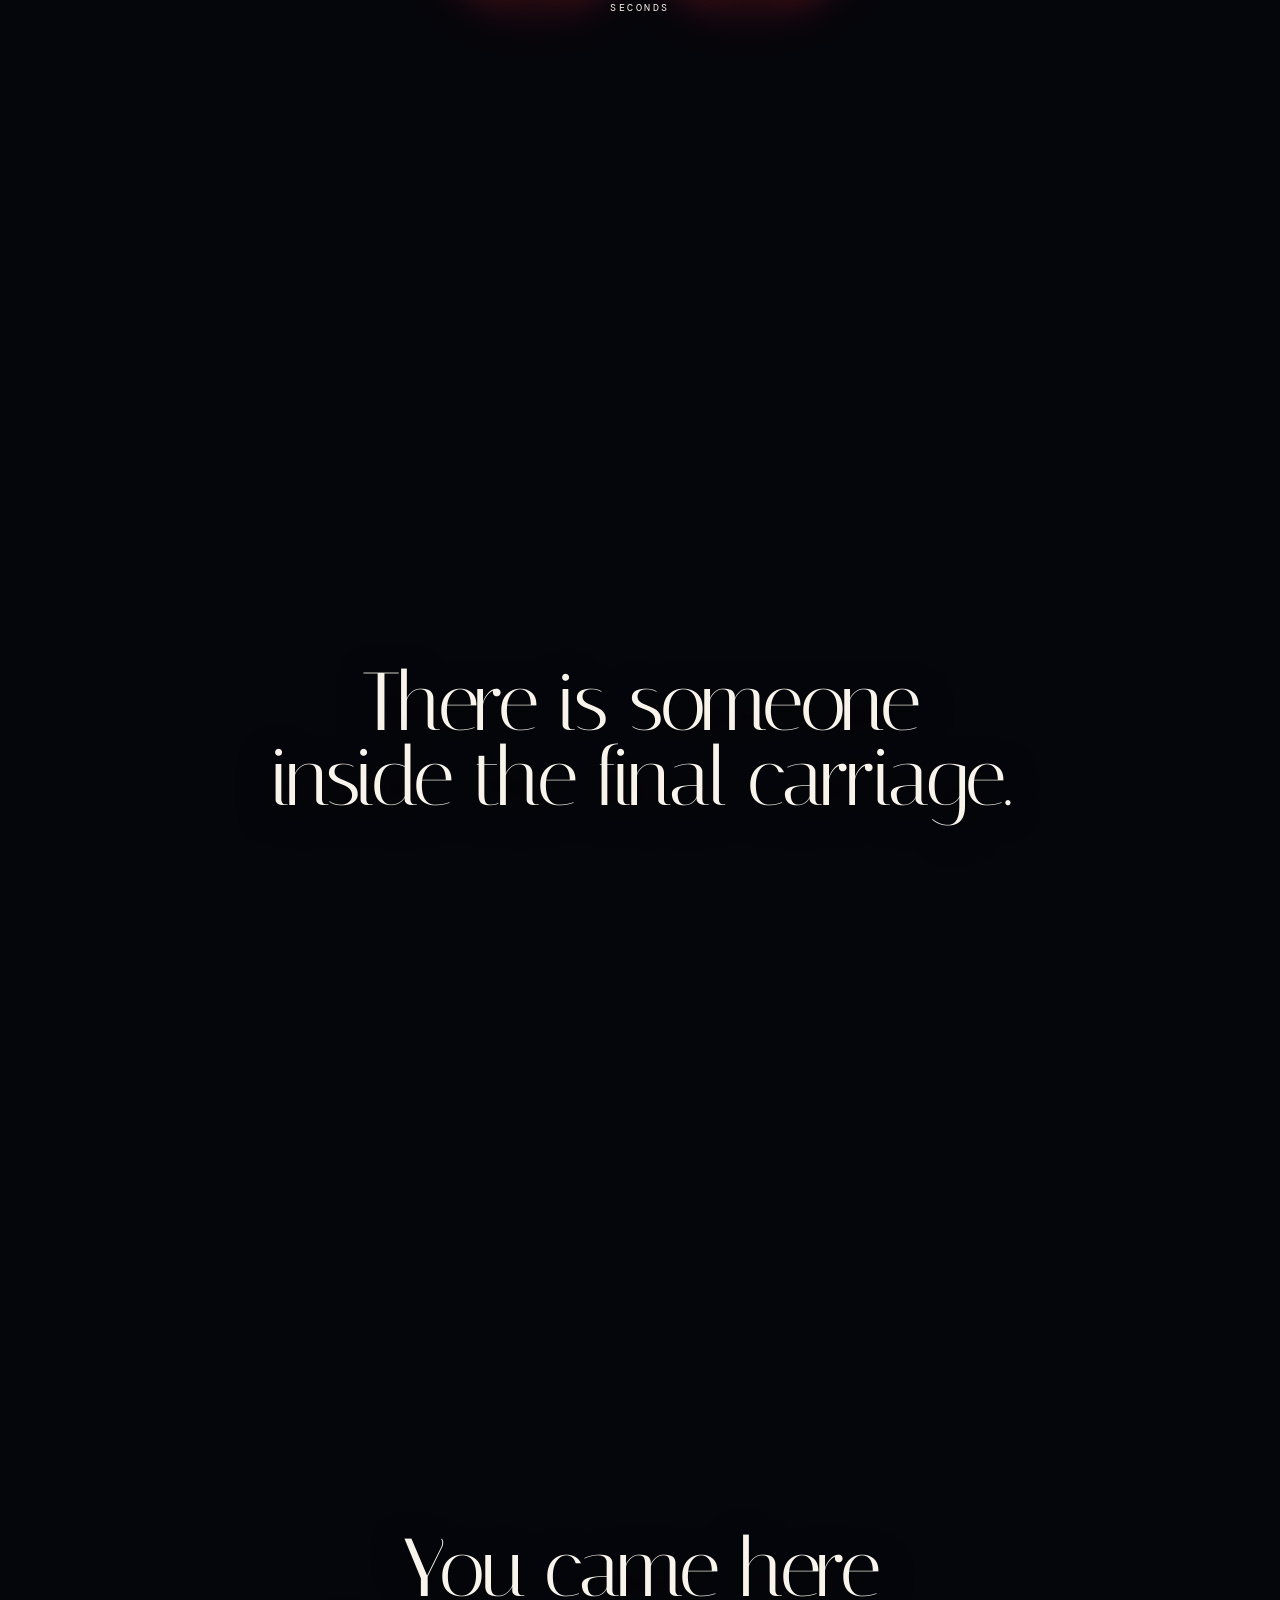
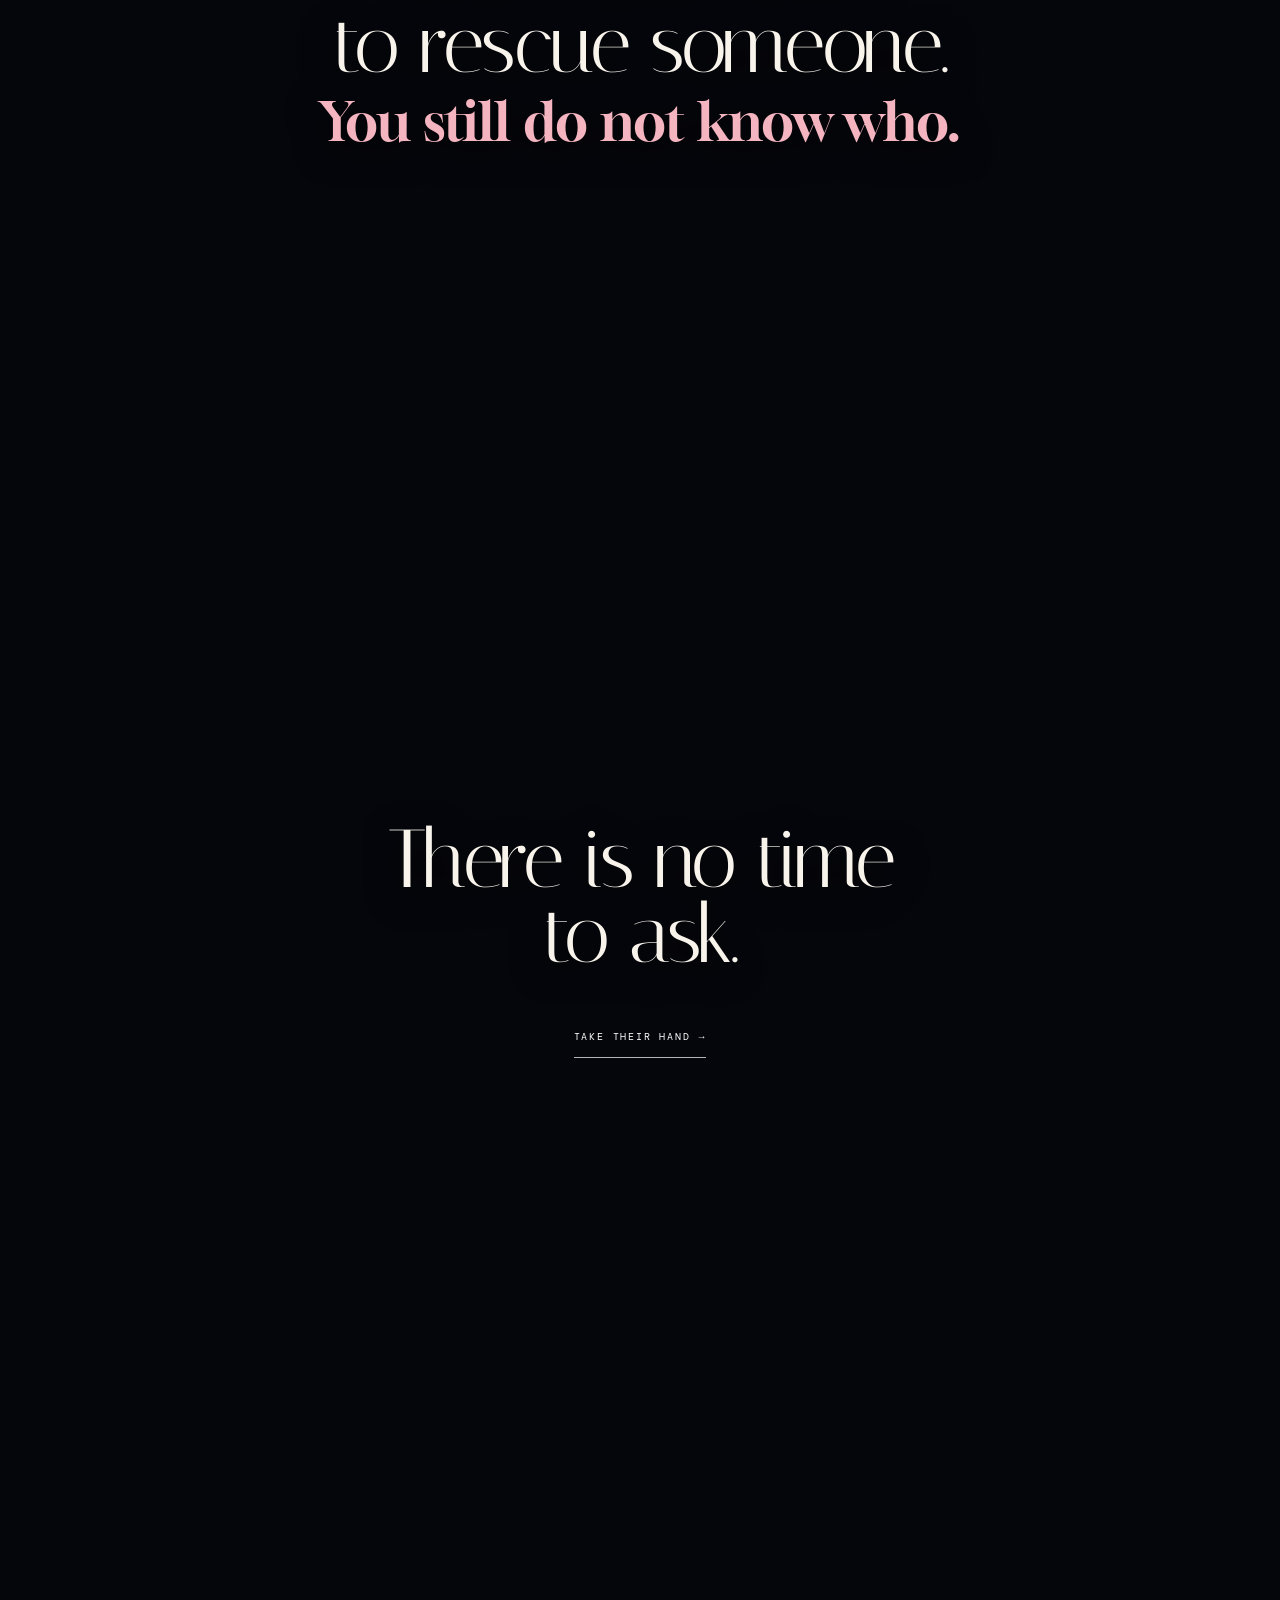
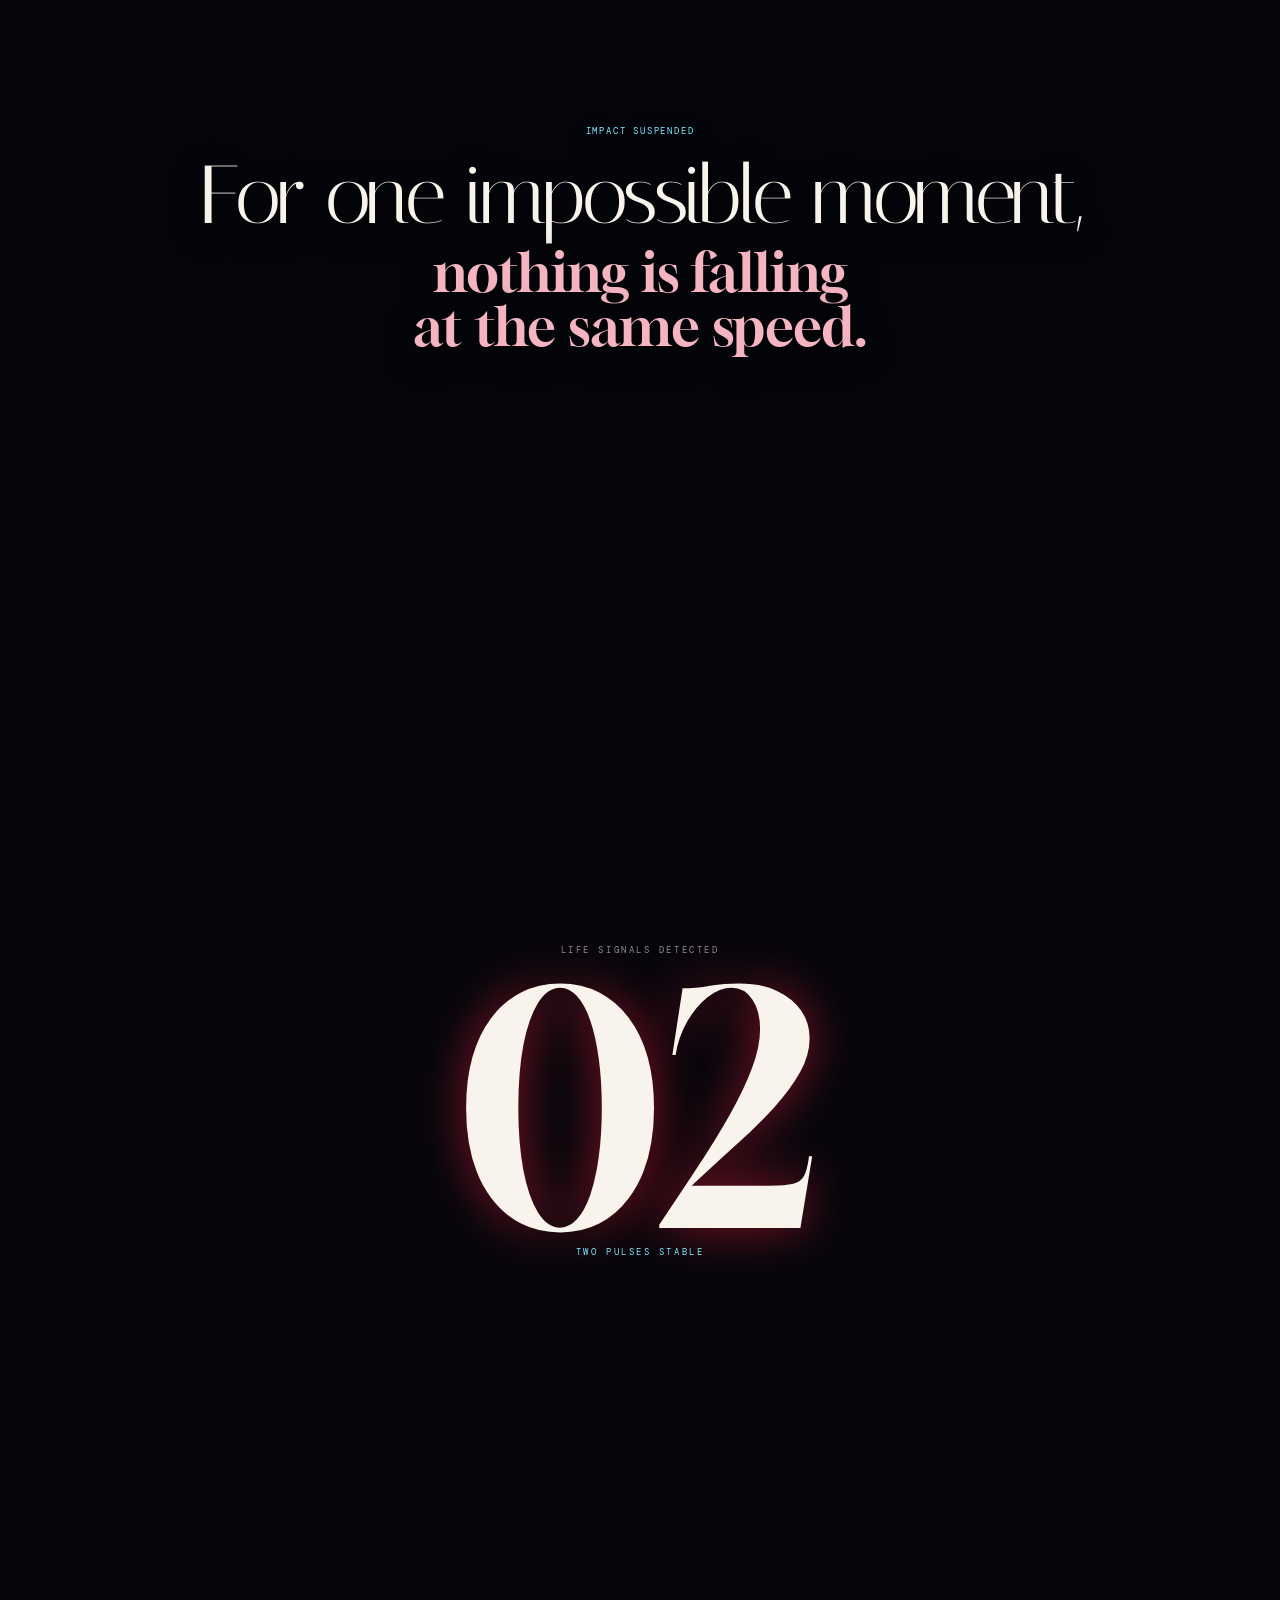
==== commit 0fdb8107: "Update action.html" ====
--- a/action.html
+++ b/action.html
@@ -41,67 +41,17 @@
 
   <link
     rel="stylesheet"
-    href="./action.css?v=57"
+    href="./action.css?v=62"
   >
 </head>
 
 
 <body
-  class="action-page sound-locked"
+  class="action-page"
   data-scene="intro"
 >
 
-  <!-- ==========================================
-     ACTIVATION DE L’EXPÉRIENCE SONORE
-========================================== -->
-
-<div
-  class="sound-entry"
-  id="sound-entry"
->
-
-  <div class="sound-entry-glow"></div>
-
-
-  <div class="sound-entry-content">
-
-    <span>
-      ROOM 05 · ACTION
-    </span>
-
-
-    <h2>
-      THE CITY
-      <em>IS WAITING.</em>
-    </h2>
-
-
-    <p>
-      This installation uses spatial sound,
-      engine noise and reactive audio.
-    </p>
-
-
-    <button
-      type="button"
-      id="enter-with-sound"
-      class="enter-with-sound"
-    >
-      <span class="sound-symbol">
-        ◉
-      </span>
-
-      ENTER WITH SOUND
-    </button>
-
-
-    <small>
-      HEADPHONES RECOMMENDED
-    </small>
-
-  </div>
-
-</div>
+
 
   <!-- ==========================================
        MONDE VISUEL
@@ -226,21 +176,26 @@
     </div>
 
 
-    <a href="case-study.html">
-      PROJECT
-    </a>
-
-  </header>
-
+    <div class="action-header-tools">
 
   <button
     class="sound-toggle"
     id="sound-toggle"
     type="button"
-    aria-pressed="true"
-  >
-    SOUND ON
+    aria-pressed="false"
+  >
+    ENABLE SOUND
   </button>
+
+  <a href="case-study.html">
+    PROJECT
+  </a>
+
+</div>
+
+  </header>
+
+
 
 
   <!-- ==========================================
@@ -268,6 +223,14 @@
       MOTION · WITHOUT MOVEMENT
     </strong>
 
+    <a
+  id="research-source"
+  href="https://pubmed.ncbi.nlm.nih.gov/38060134/"
+  target="_blank"
+  rel="noopener noreferrer"
+>
+  VIEW STUDY ↗
+</a>
   </aside>
 
 
@@ -796,7 +759,7 @@
   ></audio>
 
 
-  <script src="./action.js?v=61"></script>
+  <script src="./action.js?v=62"></script>
 
 </body>
 </html>
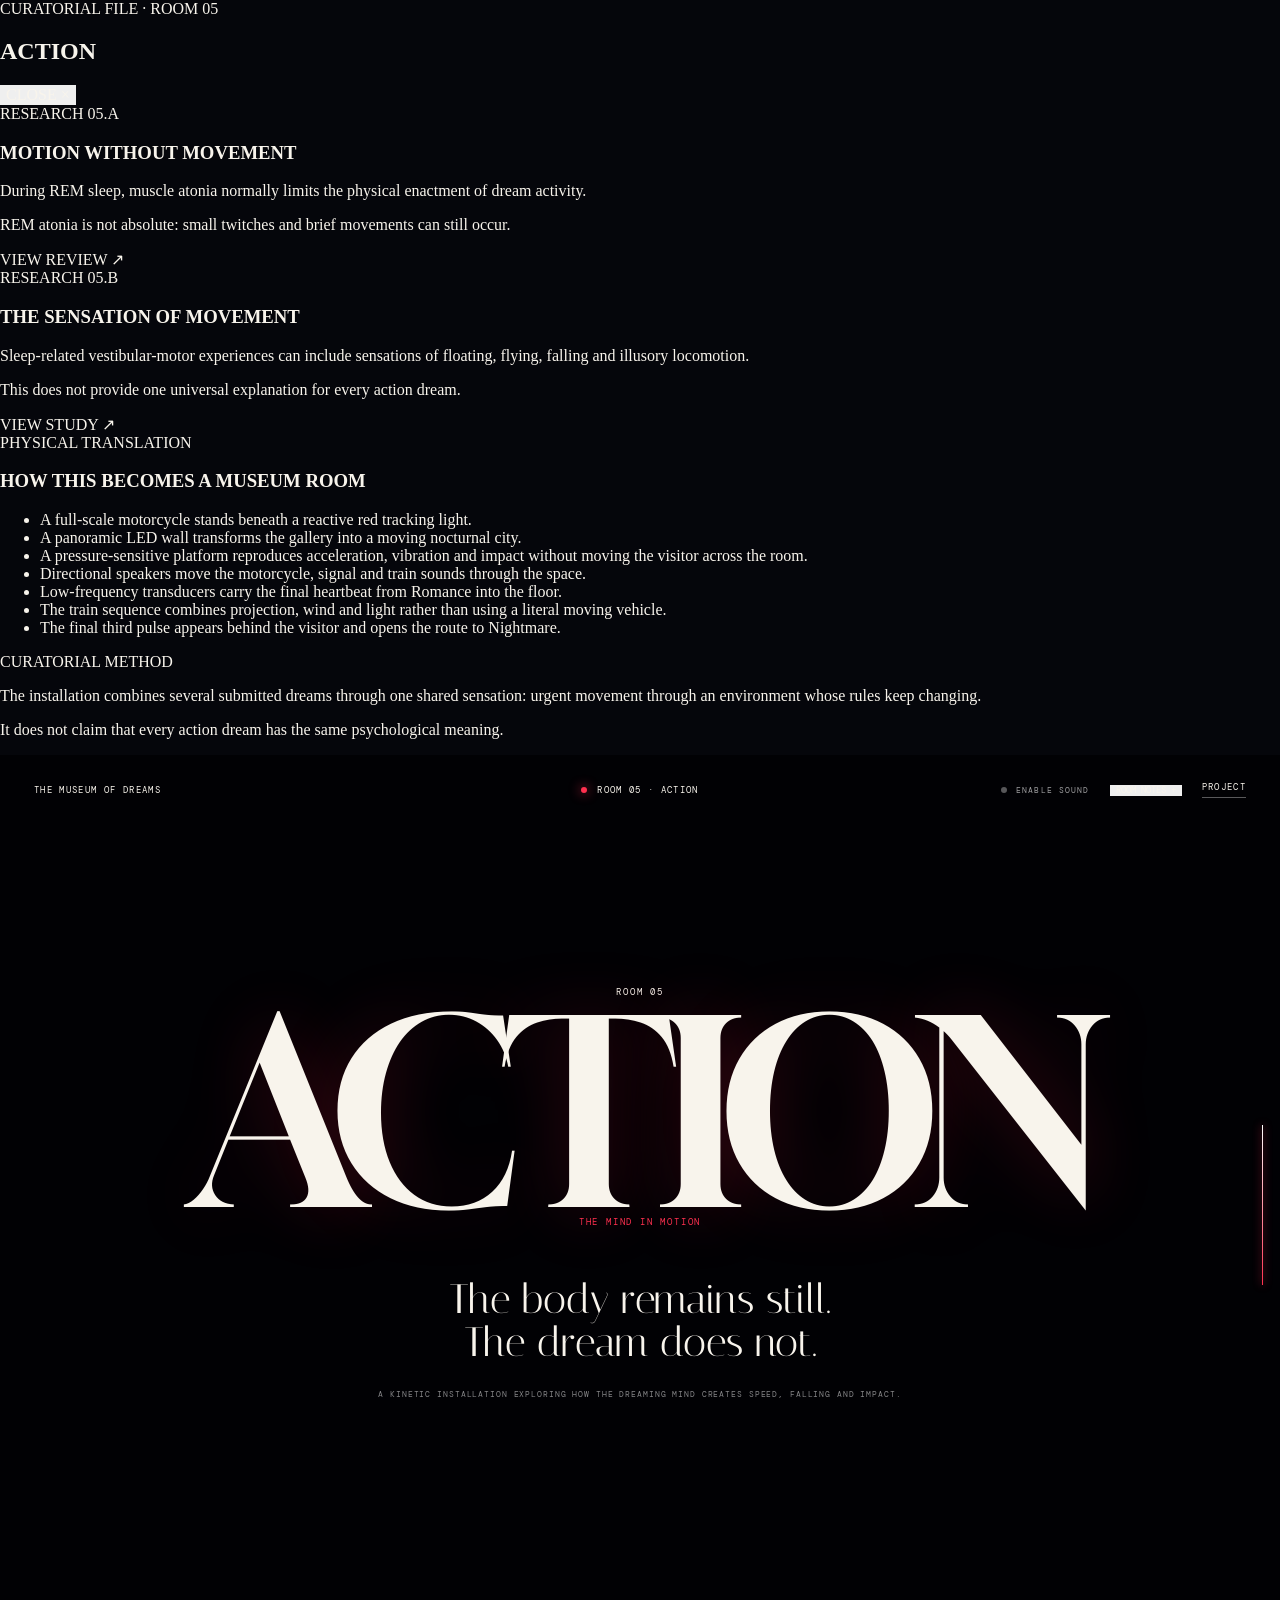
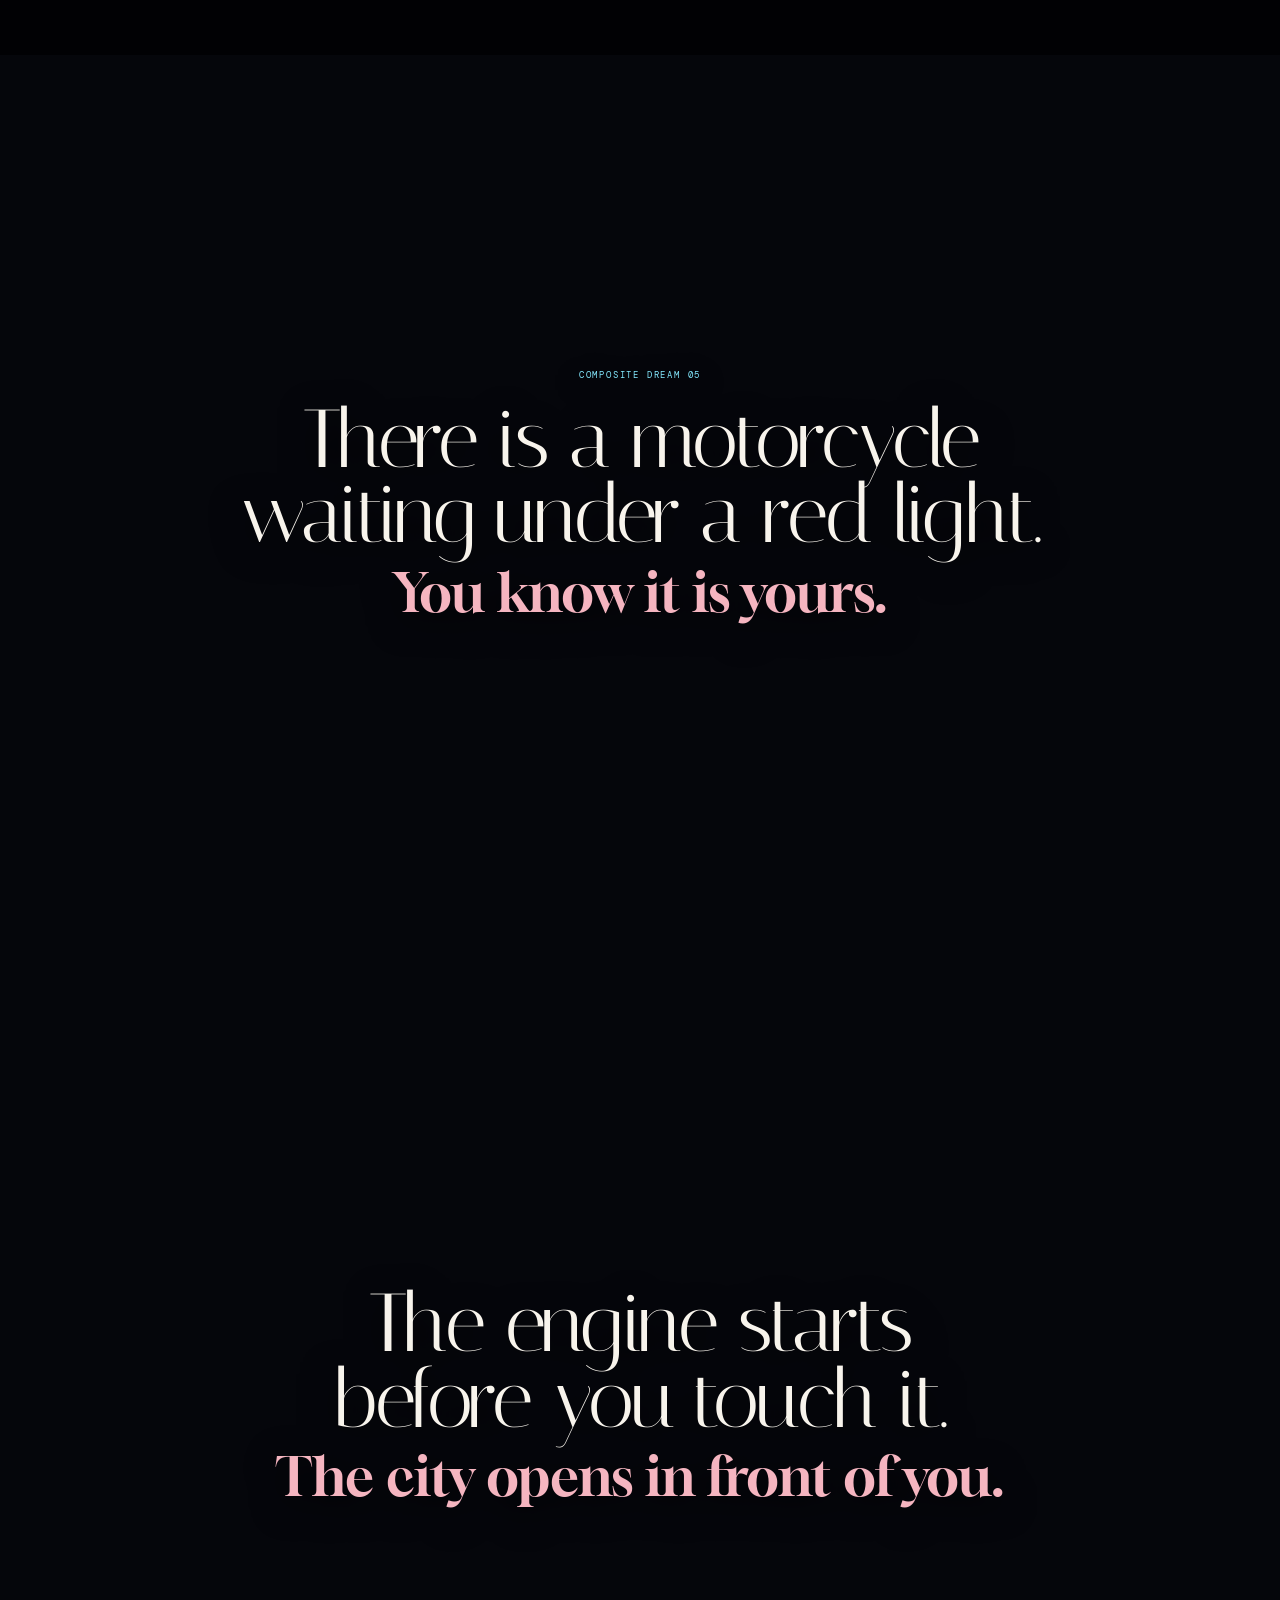
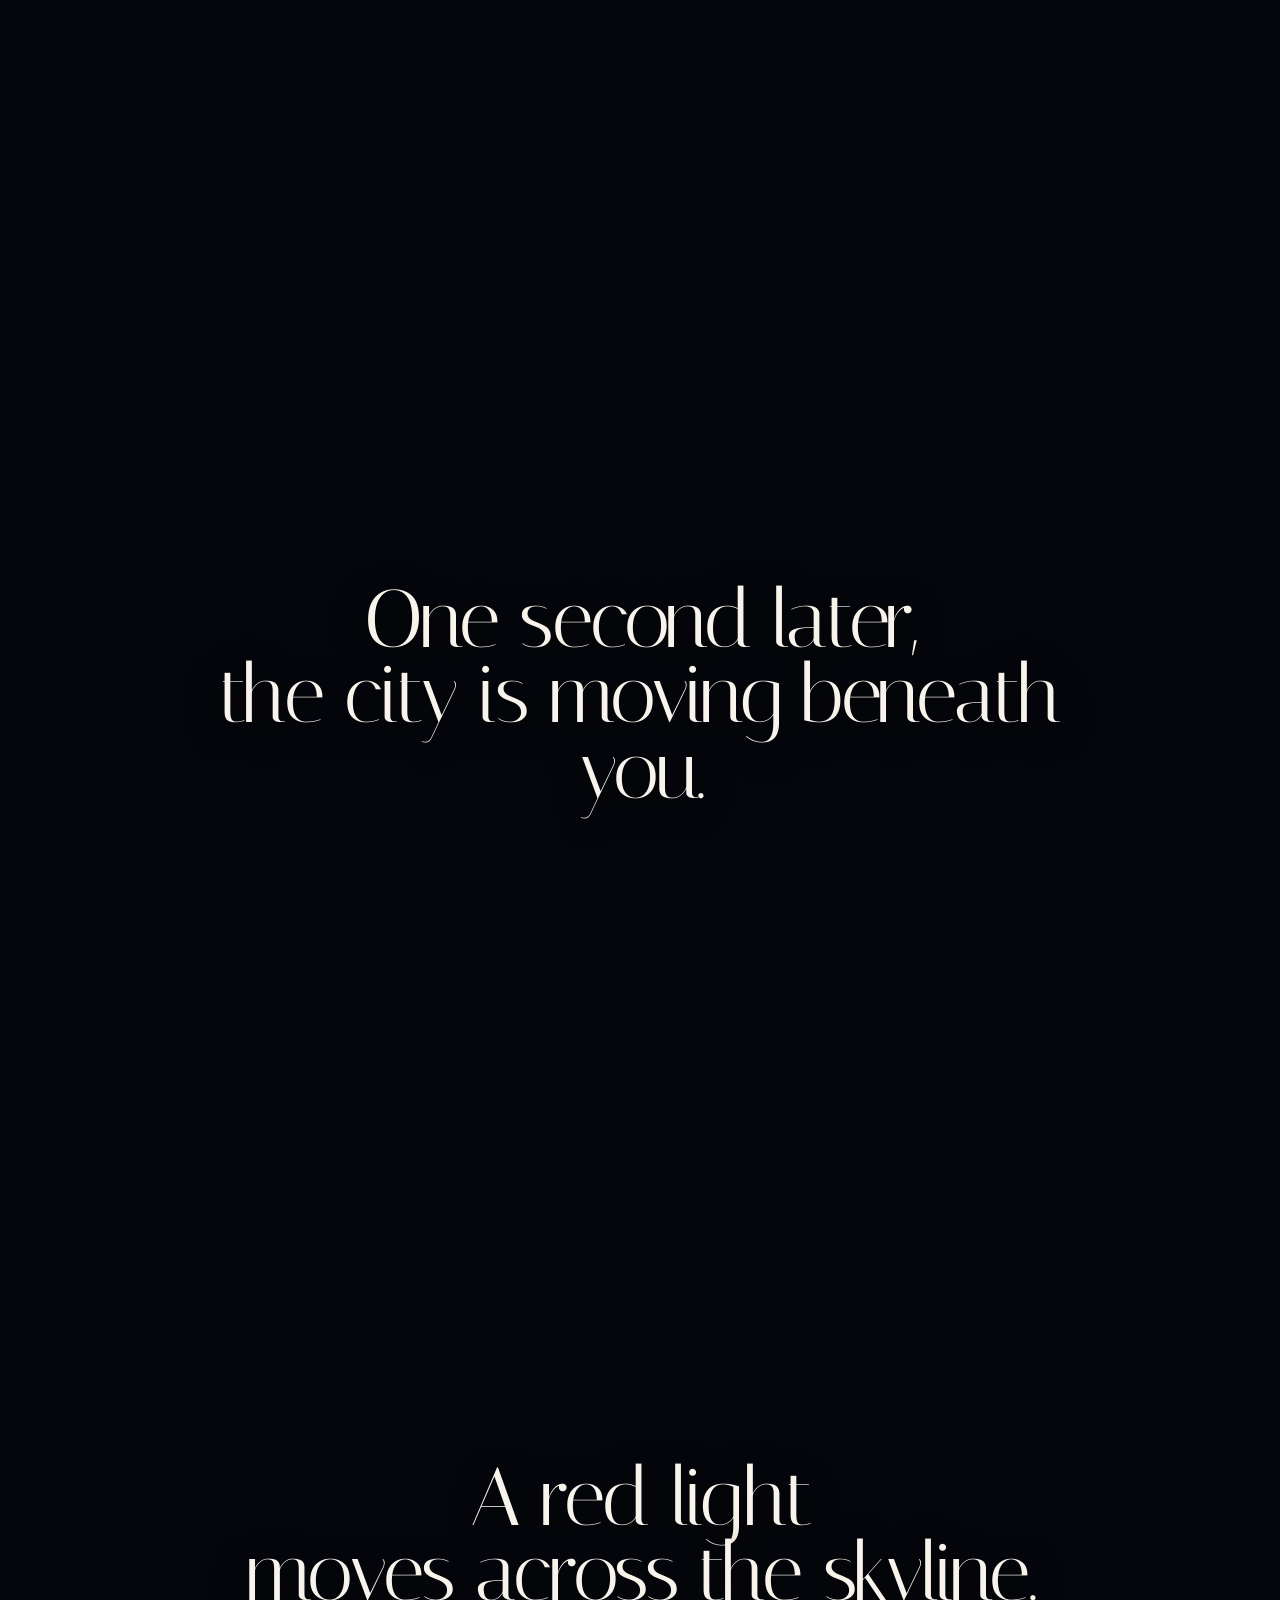
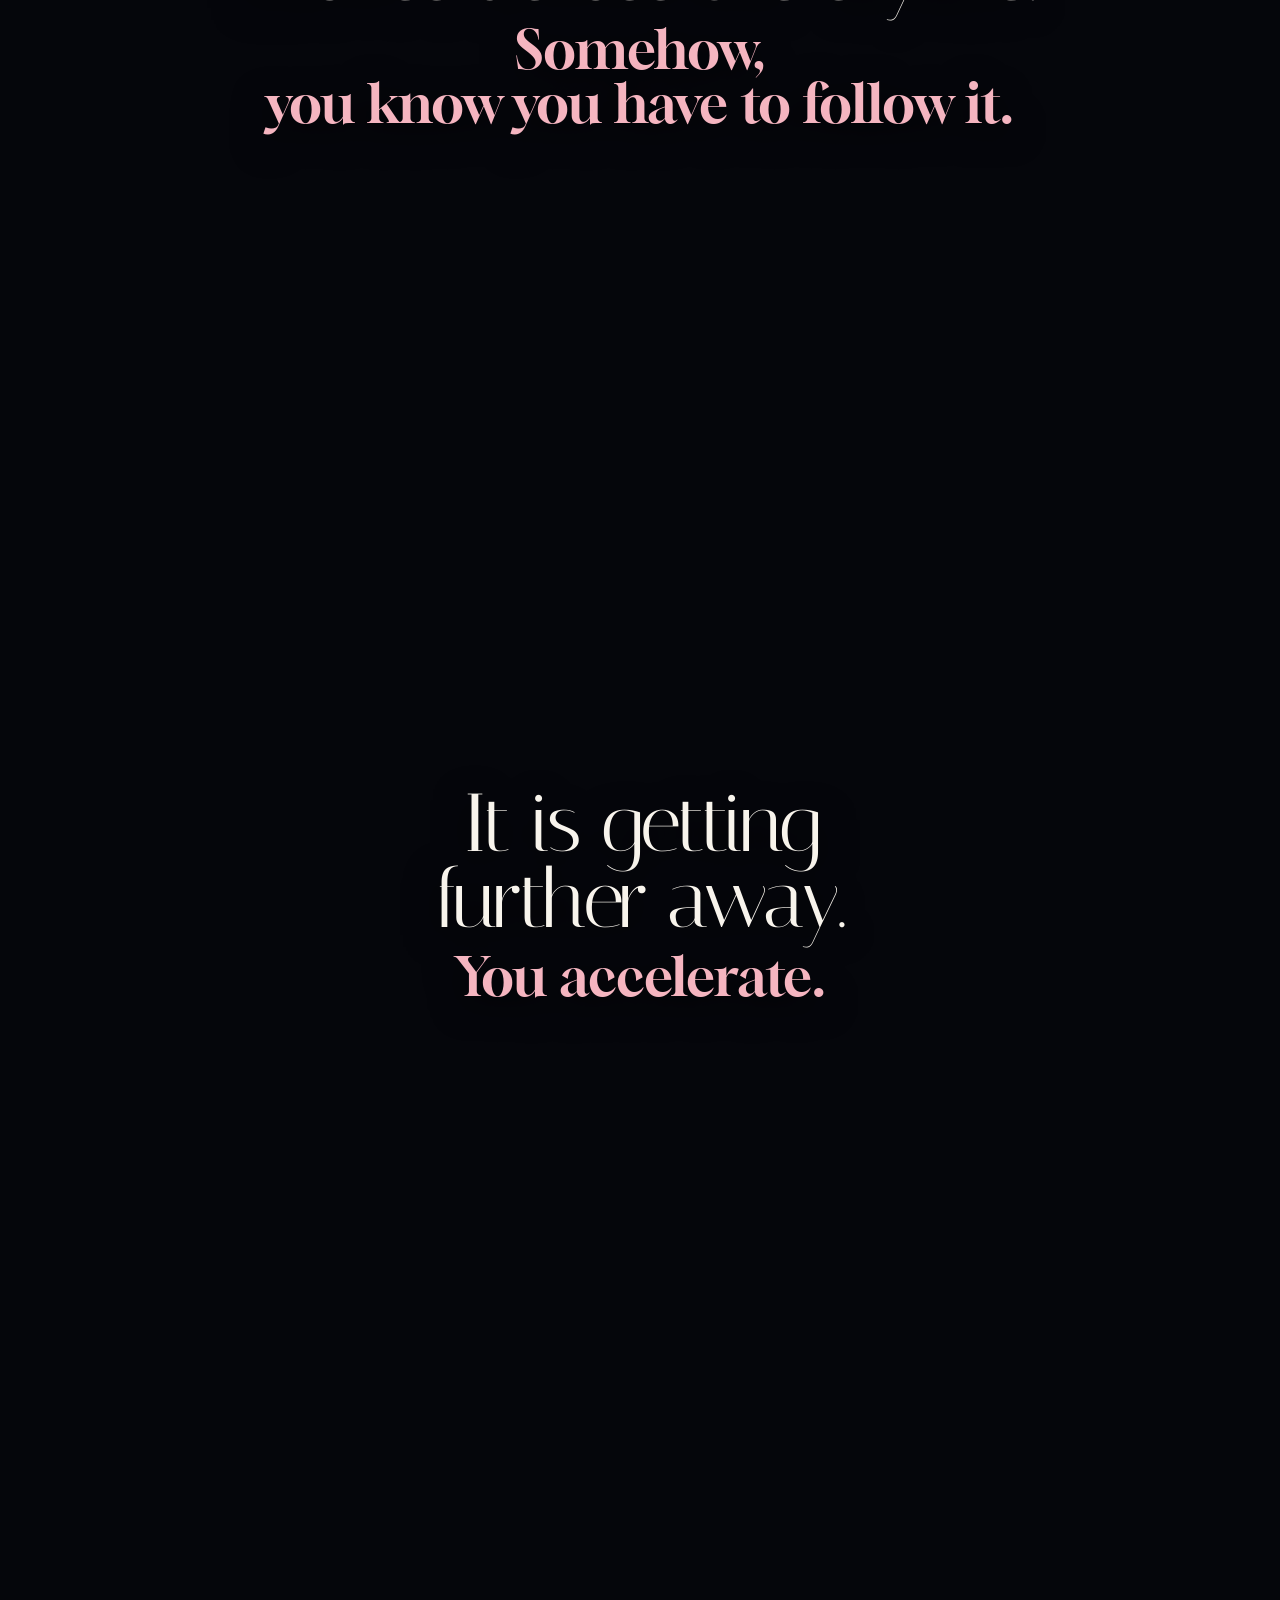
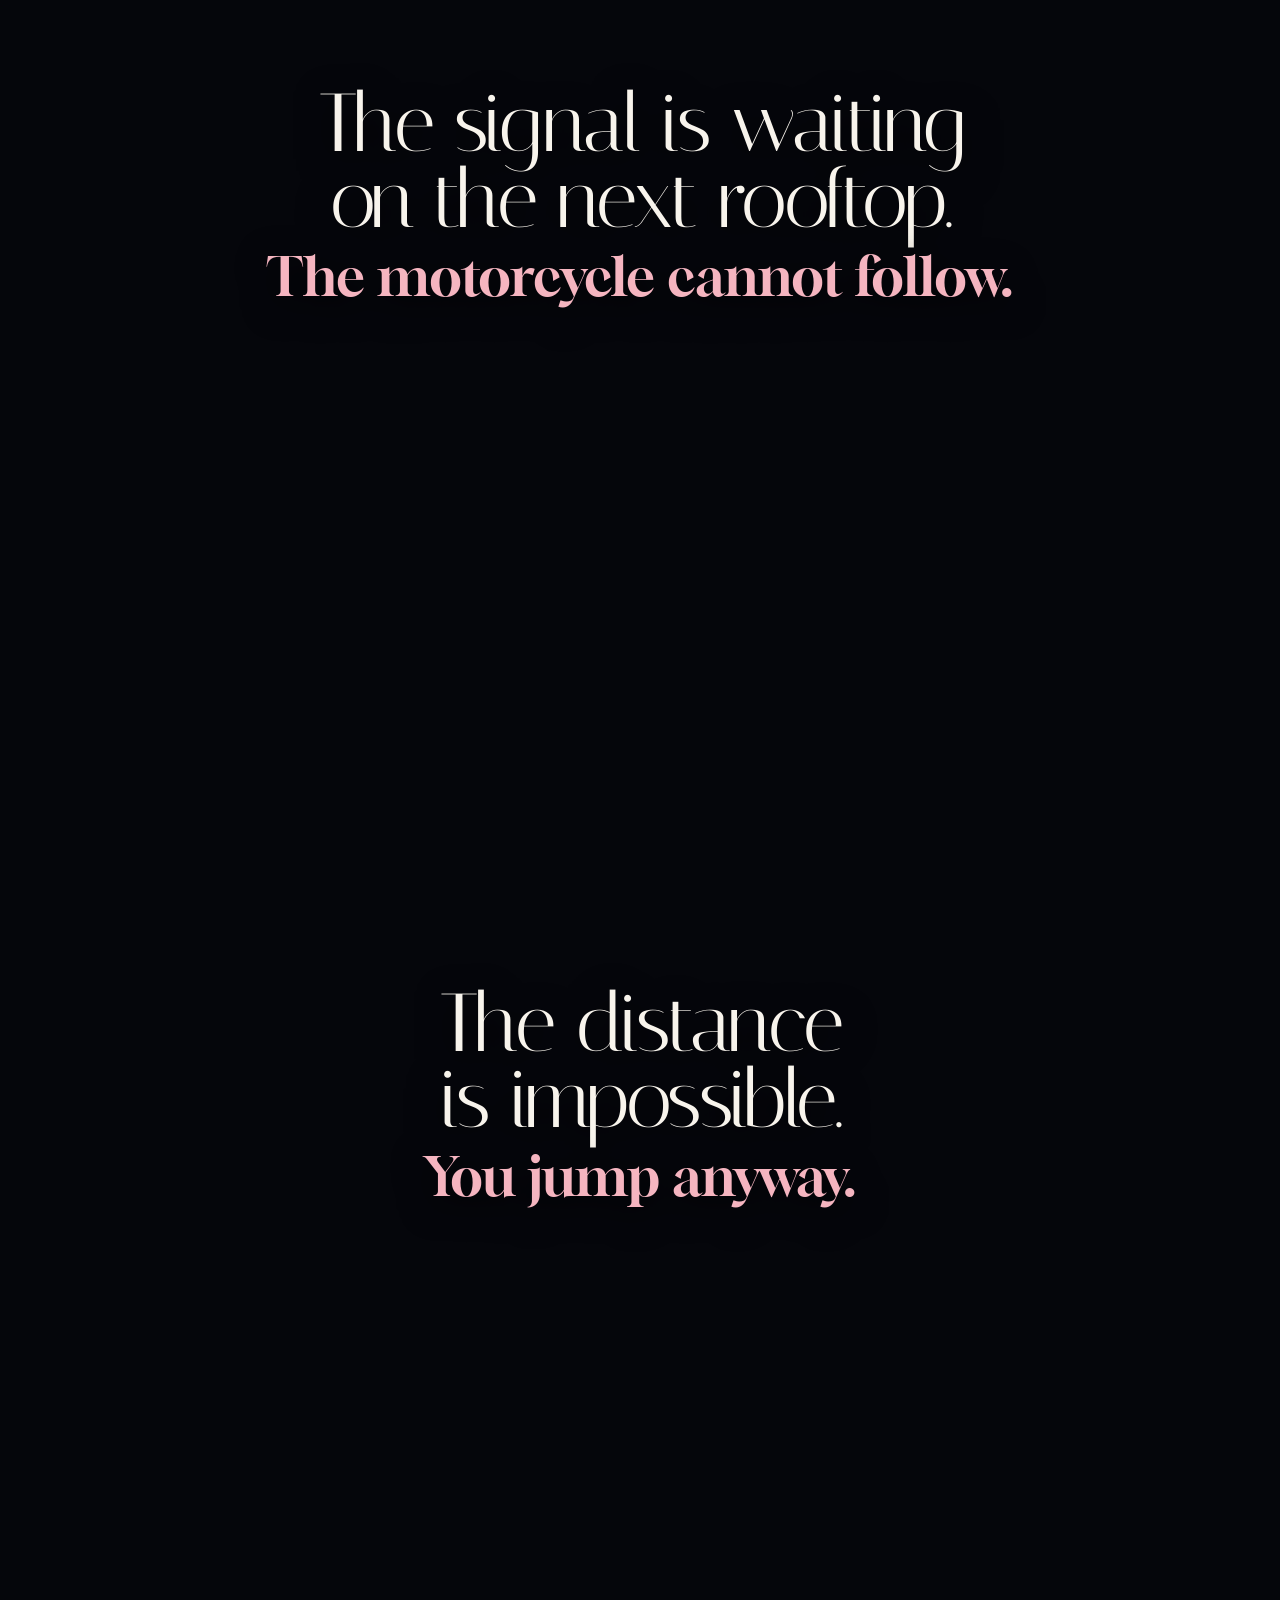
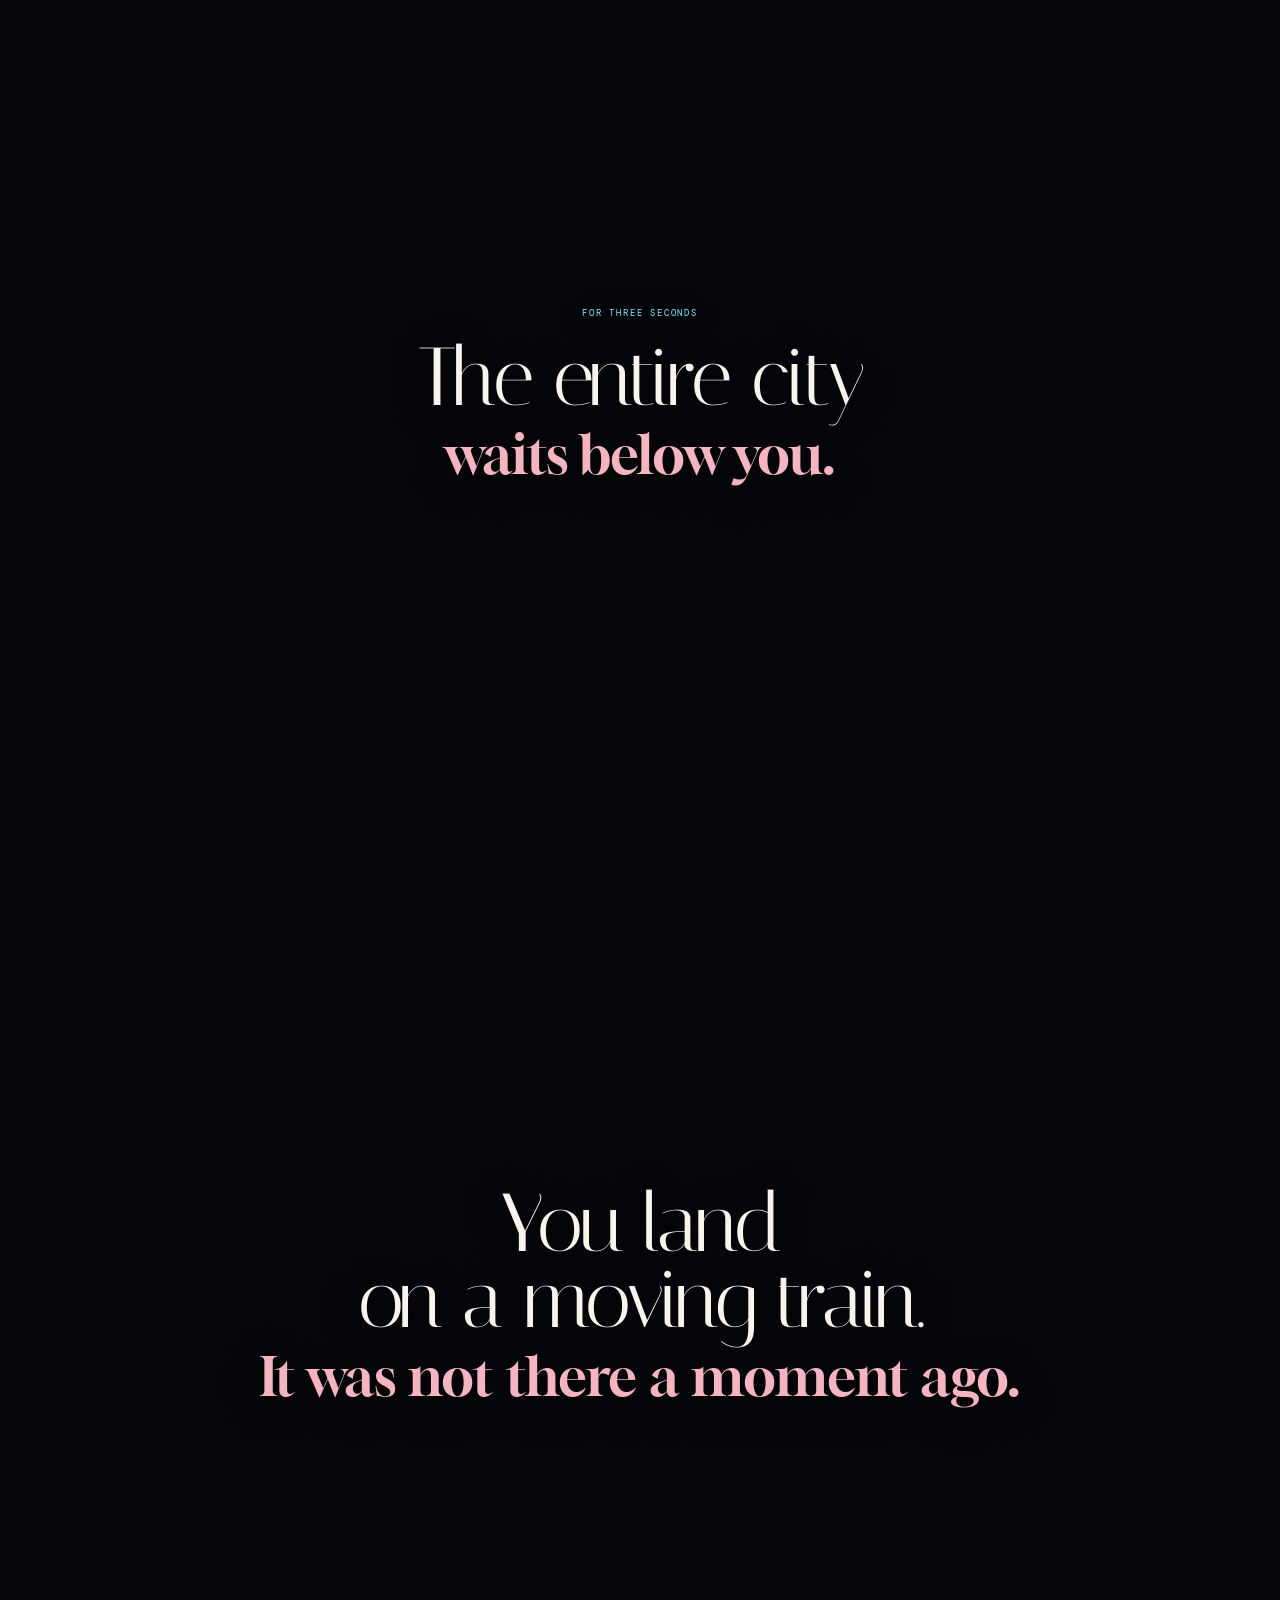
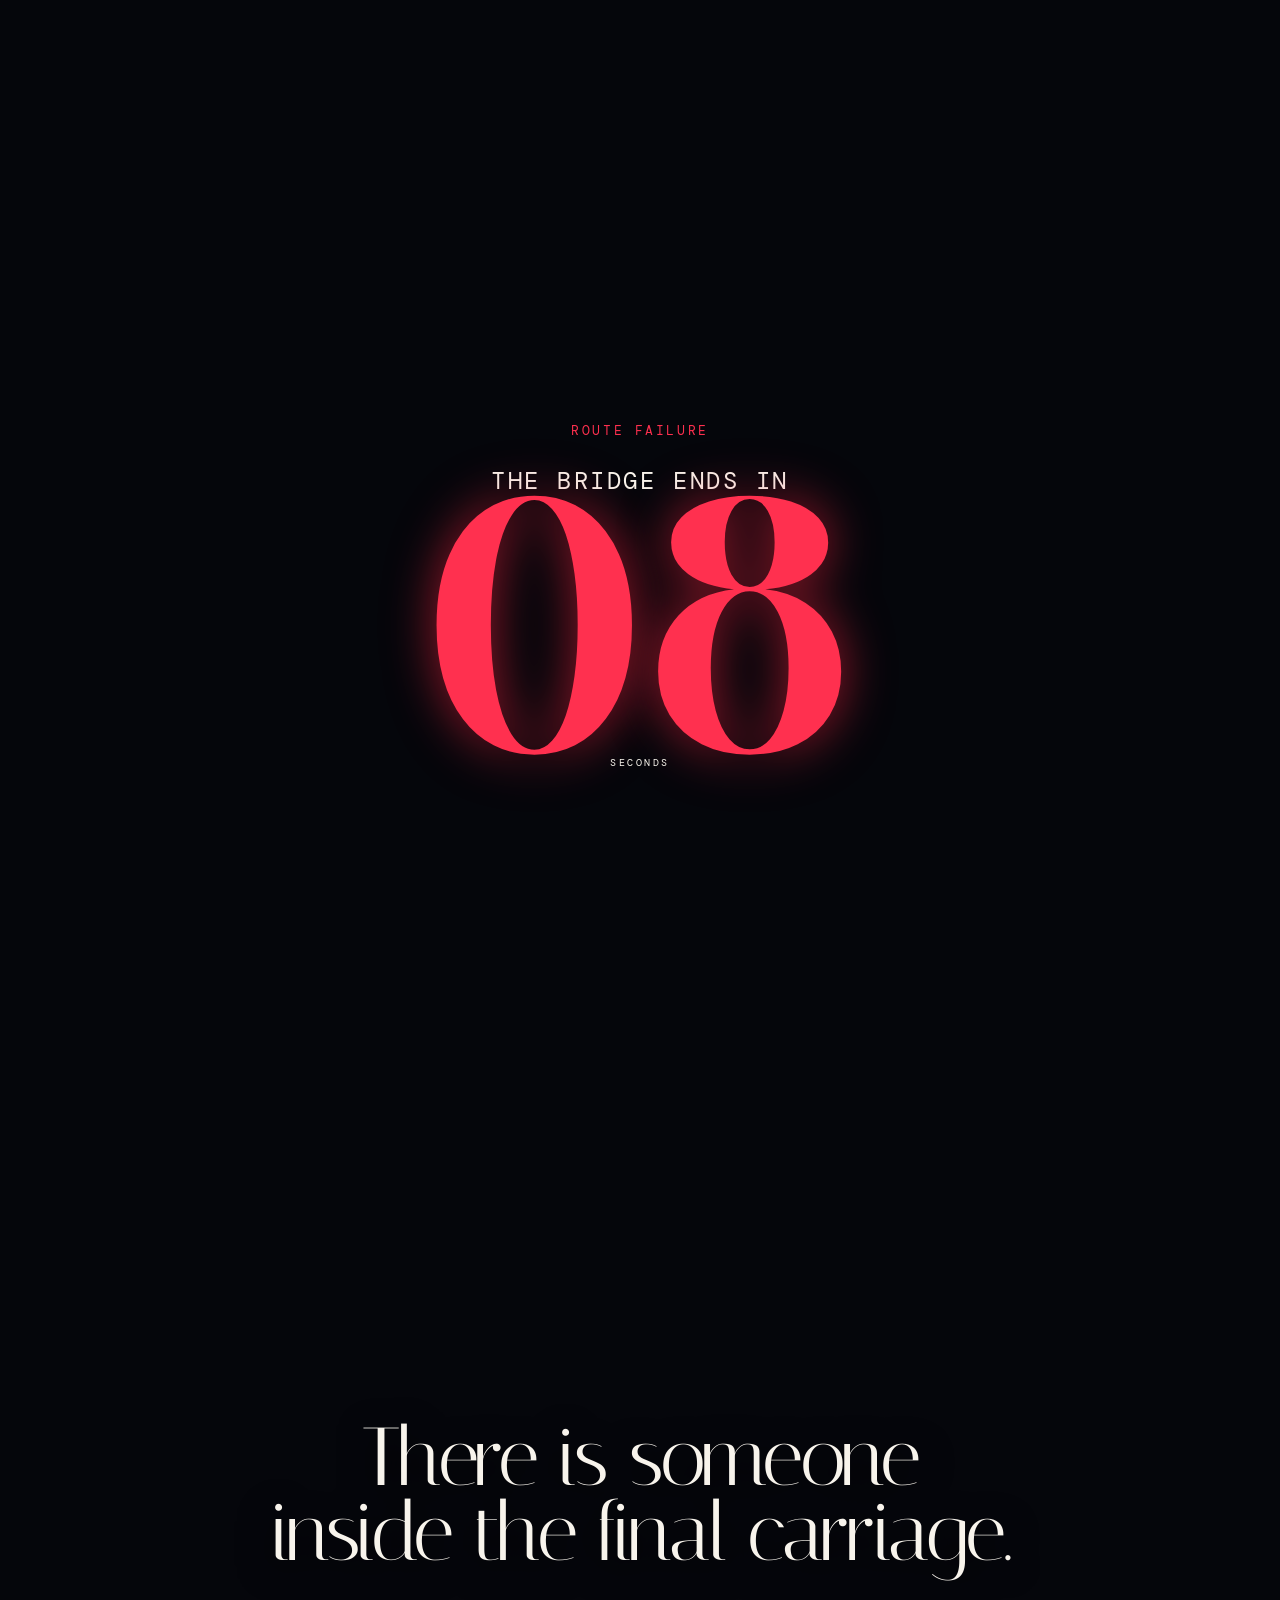
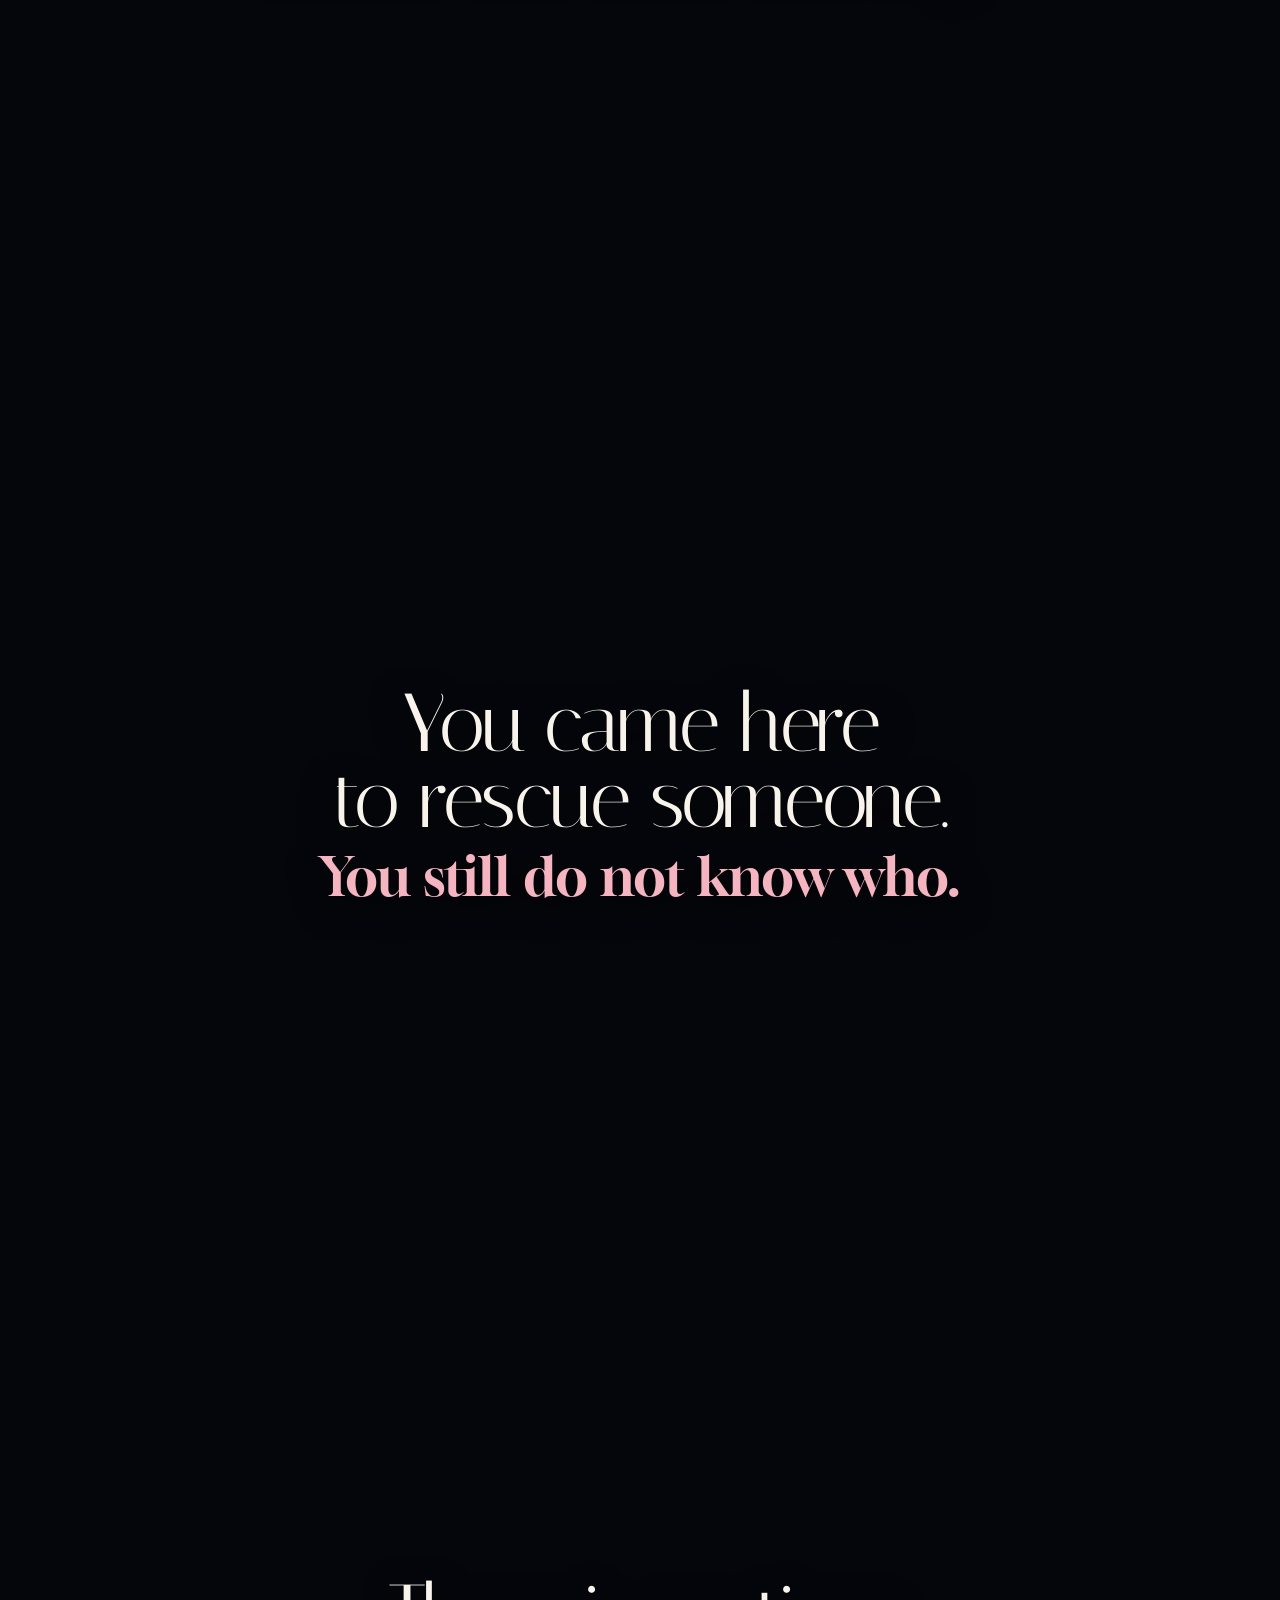
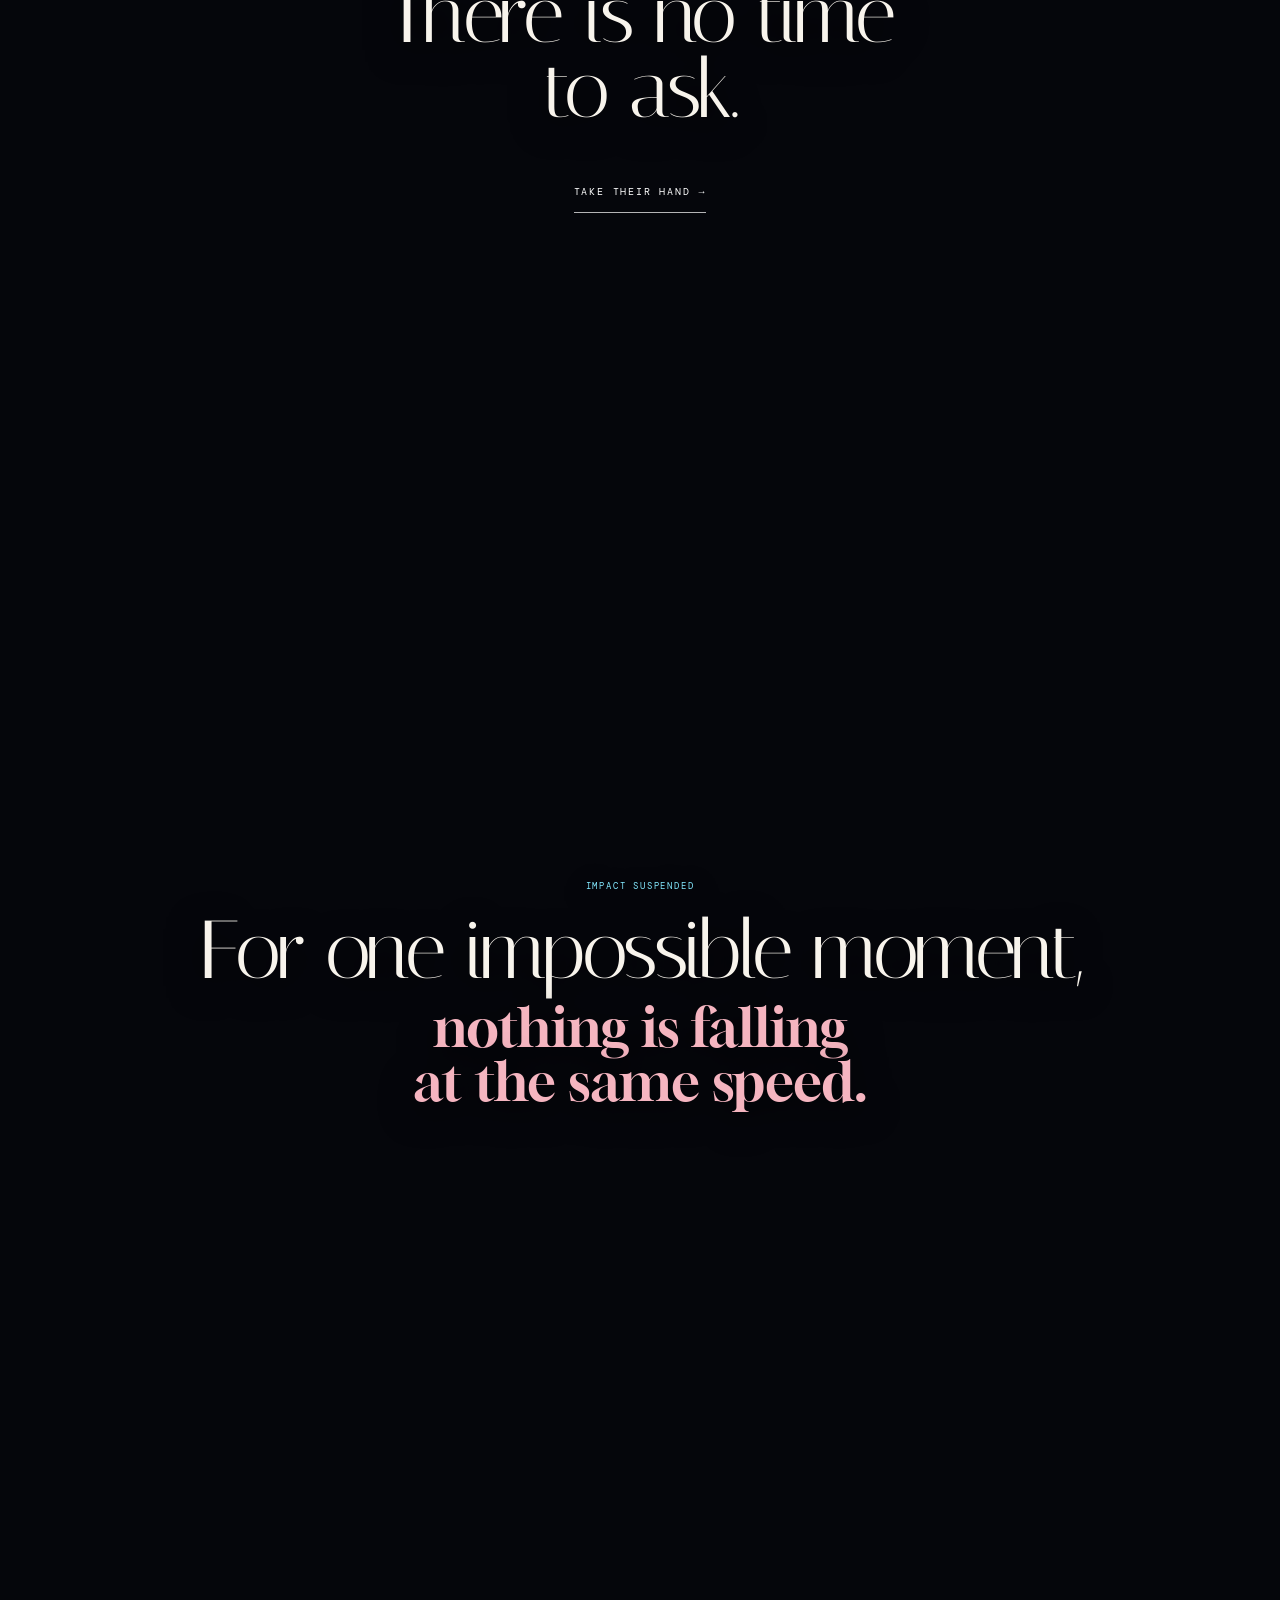
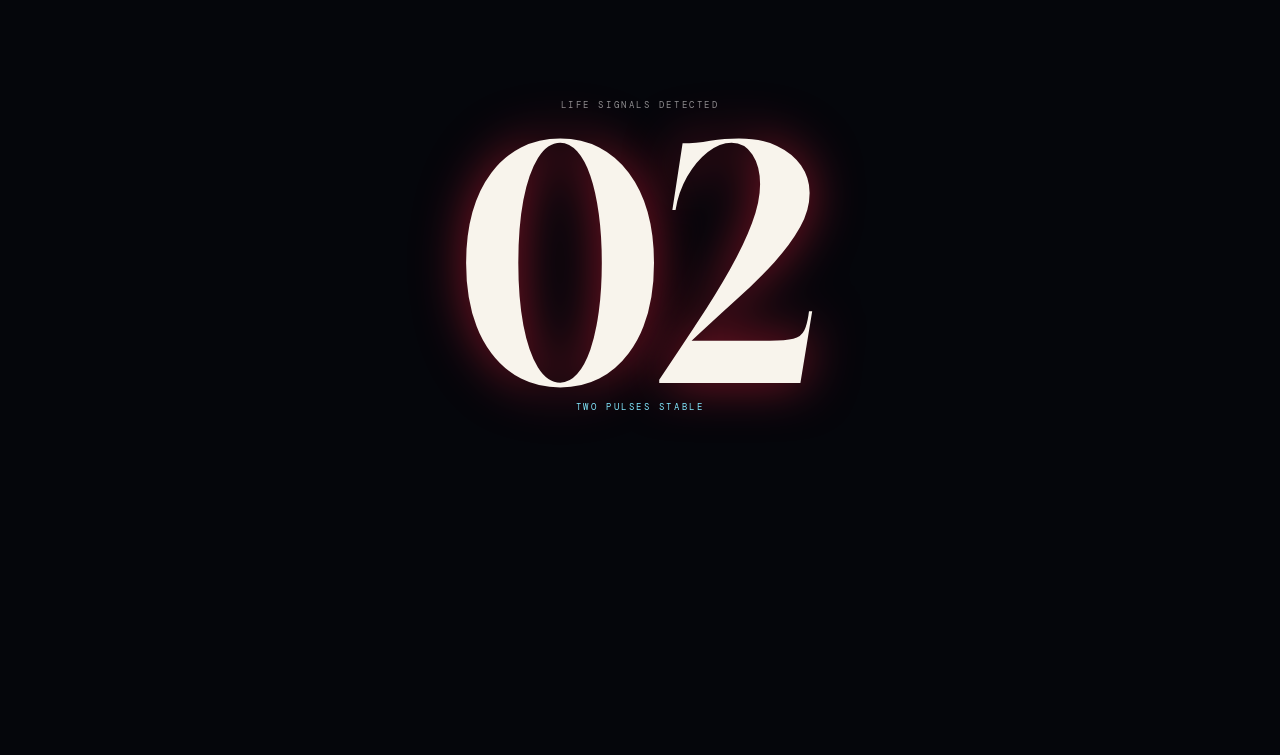
==== commit db2df6ea: "Update action.html" ====
--- a/action.html
+++ b/action.html
@@ -176,7 +176,7 @@
     </div>
 
 
-    <div class="action-header-tools">
+   <div class="action-header-tools">
 
   <button
     class="sound-toggle"
@@ -186,6 +186,18 @@
   >
     ENABLE SOUND
   </button>
+
+
+  <button
+    class="room-notes-button"
+    id="action-notes-button"
+    type="button"
+    aria-expanded="false"
+    aria-controls="action-notes-panel"
+  >
+    ROOM NOTES +
+  </button>
+
 
   <a href="case-study.html">
     PROJECT
@@ -233,7 +245,193 @@
 </a>
   </aside>
 
-
+<!-- ==========================================
+     DOSSIER CURATORIAL — ACTION
+=========================================== -->
+
+<div
+  class="action-notes-backdrop"
+  id="action-notes-backdrop"
+  aria-hidden="true"
+></div>
+
+
+<aside
+  class="action-notes-panel"
+  id="action-notes-panel"
+  aria-hidden="true"
+  aria-labelledby="action-notes-title"
+>
+
+  <header class="action-notes-header">
+
+    <div>
+
+      <span>
+        CURATORIAL FILE · ROOM 05
+      </span>
+
+      <h2 id="action-notes-title">
+        ACTION
+      </h2>
+
+    </div>
+
+
+    <button
+      id="action-notes-close"
+      type="button"
+      aria-label="Close room notes"
+    >
+      CLOSE ×
+    </button>
+
+  </header>
+
+
+  <div class="action-notes-content">
+
+    <section class="action-note-section">
+
+      <span class="action-note-number">
+        RESEARCH 05.A
+      </span>
+
+      <h3>
+        MOTION WITHOUT MOVEMENT
+      </h3>
+
+      <p>
+        During REM sleep, muscle atonia normally
+        limits the physical enactment of dream
+        activity.
+      </p>
+
+      <p class="action-note-caution">
+        REM atonia is not absolute: small twitches
+        and brief movements can still occur.
+      </p>
+
+      <a
+        href="https://pubmed.ncbi.nlm.nih.gov/38060134/"
+        target="_blank"
+        rel="noopener noreferrer"
+      >
+        VIEW REVIEW ↗
+      </a>
+
+    </section>
+
+
+    <section class="action-note-section">
+
+      <span class="action-note-number">
+        RESEARCH 05.B
+      </span>
+
+      <h3>
+        THE SENSATION OF MOVEMENT
+      </h3>
+
+      <p>
+        Sleep-related vestibular-motor experiences
+        can include sensations of floating, flying,
+        falling and illusory locomotion.
+      </p>
+
+      <p class="action-note-caution">
+        This does not provide one universal
+        explanation for every action dream.
+      </p>
+
+      <a
+        href="https://pubmed.ncbi.nlm.nih.gov/18621363/"
+        target="_blank"
+        rel="noopener noreferrer"
+      >
+        VIEW STUDY ↗
+      </a>
+
+    </section>
+
+
+    <section class="action-note-section action-physical-note">
+
+      <span class="action-note-number">
+        PHYSICAL TRANSLATION
+      </span>
+
+      <h3>
+        HOW THIS BECOMES A MUSEUM ROOM
+      </h3>
+
+      <ul>
+
+        <li>
+          A full-scale motorcycle stands beneath
+          a reactive red tracking light.
+        </li>
+
+        <li>
+          A panoramic LED wall transforms the
+          gallery into a moving nocturnal city.
+        </li>
+
+        <li>
+          A pressure-sensitive platform reproduces
+          acceleration, vibration and impact without
+          moving the visitor across the room.
+        </li>
+
+        <li>
+          Directional speakers move the motorcycle,
+          signal and train sounds through the space.
+        </li>
+
+        <li>
+          Low-frequency transducers carry the final
+          heartbeat from Romance into the floor.
+        </li>
+
+        <li>
+          The train sequence combines projection,
+          wind and light rather than using a literal
+          moving vehicle.
+        </li>
+
+        <li>
+          The final third pulse appears behind the
+          visitor and opens the route to Nightmare.
+        </li>
+
+      </ul>
+
+    </section>
+
+
+    <footer class="action-notes-footer">
+
+      <span>
+        CURATORIAL METHOD
+      </span>
+
+      <p>
+        The installation combines several submitted
+        dreams through one shared sensation: urgent
+        movement through an environment whose rules
+        keep changing.
+      </p>
+
+      <p>
+        It does not claim that every action dream
+        has the same psychological meaning.
+      </p>
+
+    </footer>
+
+  </div>
+
+</aside>
   <div
     class="action-progress"
     aria-hidden="true"
--- a/action.css
+++ b/action.css
@@ -756,38 +756,36 @@
   gap: 10px;
 }
 
-
-.location-dot {
-  width: 6px;
-  height: 6px;
-
-  border-radius: 50%;
-
-  background: var(--red);
-
-  box-shadow:
-    0 0 12px
-    var(--red);
-
-  animation:
-    auraPulse 1.5s infinite;
-}
-
+.action-header-tools {
+  justify-self: end;
+
+  display: flex;
+  align-items: center;
+  gap: 20px;
+
+  pointer-events: auto;
+}
+
+.action-header-tools > a {
+  padding-bottom: 5px;
+
+  border-bottom:
+    1px solid
+    rgba(255, 255, 255, 0.35);
+}
 
 .sound-toggle {
-  position: fixed;
-
-  z-index: 60;
-
-  top: 62px;
-  right: 34px;
-
-  padding: 0;
+  position: relative;
+
+  padding:
+    7px 0 7px 15px;
+
+  border: 0;
 
   color:
-    rgba(255, 255, 255, 0.58);
-
-  background: none;
+    rgba(255, 255, 255, 0.62);
+
+  background: transparent;
 
   font:
     8px/1
@@ -795,9 +793,80 @@
     monospace;
 
   letter-spacing: 0.14em;
+  text-transform: uppercase;
+
+  white-space: nowrap;
 
   cursor: pointer;
-}
+
+  transition:
+    color 300ms ease,
+    opacity 300ms ease;
+}
+
+.sound-toggle::before {
+  content: "";
+
+  position: absolute;
+
+  top: 50%;
+  left: 0;
+
+  width: 6px;
+  height: 6px;
+
+  border-radius: 50%;
+
+  background:
+    rgba(255, 255, 255, 0.34);
+
+  transform:
+    translateY(-50%);
+}
+
+.sound-toggle[aria-pressed="true"] {
+  color: #ffffff;
+}
+
+.sound-toggle[aria-pressed="true"]::before {
+  background: var(--red);
+
+  box-shadow:
+    0 0 13px
+    var(--red);
+
+  animation:
+    actionSoundPulse
+    1.1s ease-in-out infinite;
+}
+
+@keyframes actionSoundPulse {
+  50% {
+    opacity: 0.35;
+
+    transform:
+      translateY(-50%)
+      scale(0.68);
+  }
+}
+
+.location-dot {
+  width: 6px;
+  height: 6px;
+
+  border-radius: 50%;
+
+  background: var(--red);
+
+  box-shadow:
+    0 0 12px
+    var(--red);
+
+  animation:
+    auraPulse 1.5s infinite;
+}
+
+
 
 
 .research-note {
@@ -861,6 +930,33 @@
   letter-spacing: 0.1em;
 }
 
+.research-note a {
+  display: inline-block;
+
+  margin-top: 11px;
+  padding-bottom: 4px;
+
+  border-bottom:
+    1px solid
+    rgba(131, 233, 255, 0.35);
+
+  color:
+    rgba(131, 233, 255, 0.68);
+
+  font-size: 7px;
+
+  letter-spacing: 0.12em;
+
+  transition:
+    color 250ms ease,
+    border-color 250ms ease;
+}
+
+.research-note a:hover {
+  color: var(--cyan);
+
+  border-color: var(--cyan);
+}
 
 .action-progress {
   position: fixed;
@@ -1326,15 +1422,13 @@
    ÉTATS DES SCÈNES
 ========================================== */
 
-body:not([data-scene="intro"])
-:not([data-scene="exhibit"])
+body:not([data-scene="intro"]):not([data-scene="exhibit"])
 .museum-room {
   opacity: 0;
 }
 
 
-body:not([data-scene="intro"])
-:not([data-scene="exhibit"])
+body:not([data-scene="intro"]):not([data-scene="exhibit"])
 .city-plate {
   opacity: 0.94;
 
@@ -2108,367 +2202,6 @@
   }
 }
 
-/* ==========================================
-   ENTRÉE SONORE
-========================================== */
-
-body.sound-locked {
-  height: 100svh;
-
-  overflow: hidden;
-}
-
-
-.sound-entry {
-  position: fixed;
-
-  inset: 0;
-
-  z-index: 500;
-
-  display: grid;
-
-  place-items: center;
-
-  overflow: hidden;
-
-  background:
-    radial-gradient(
-      circle at 50% 53%,
-      rgba(108, 14, 32, 0.33),
-      transparent 30%
-    ),
-
-    linear-gradient(
-      180deg,
-      rgba(3, 4, 9, 0.94),
-      rgba(5, 6, 13, 0.98)
-    );
-
-  transition:
-    opacity 900ms ease,
-    visibility 900ms ease,
-    filter 900ms ease;
-}
-
-
-.sound-entry::before {
-  content: "";
-
-  position: absolute;
-
-  inset: 0;
-
-  opacity: 0.2;
-
-  pointer-events: none;
-
-  background:
-    repeating-linear-gradient(
-      90deg,
-      transparent 0 9%,
-      rgba(131, 233, 255, 0.08) 9.1%,
-      transparent 9.25% 18%
-    );
-
-  transform:
-    perspective(800px)
-    rotateX(70deg)
-    translateY(48%);
-
-  animation:
-    entryGrid 5s linear infinite;
-}
-
-
-.sound-entry-glow {
-  position: absolute;
-
-  top: 50%;
-  left: 50%;
-
-  width:
-    min(65vw, 780px);
-
-  aspect-ratio: 1;
-
-  border-radius: 50%;
-
-  opacity: 0.75;
-
-  pointer-events: none;
-
-  background:
-    radial-gradient(
-      circle,
-      rgba(255, 255, 255, 0.08),
-      rgba(255, 35, 71, 0.15) 19%,
-      rgba(255, 35, 71, 0.04) 43%,
-      transparent 70%
-    );
-
-  transform:
-    translate(-50%, -50%);
-
-  animation:
-    soundEntryPulse
-    2.2s
-    ease-in-out
-    infinite;
-}
-
-
-.sound-entry-content {
-  position: relative;
-
-  z-index: 2;
-
-  width:
-    min(720px, 88vw);
-
-  text-align: center;
-}
-
-
-.sound-entry-content > span {
-  display: block;
-
-  margin-bottom: 30px;
-
-  color: var(--red);
-
-  font:
-    9px/1
-    "DM Mono",
-    monospace;
-
-  letter-spacing: 0.22em;
-
-  text-transform: uppercase;
-}
-
-
-.sound-entry-content h2 {
-  margin: 0;
-
-  font:
-    400
-    clamp(62px, 10vw, 145px) / 0.78
-    "Italiana",
-    serif;
-
-  letter-spacing: -0.055em;
-}
-
-
-.sound-entry-content h2 em {
-  display: block;
-
-  color: #f4a5b3;
-
-  font-family:
-    "Gloock",
-    serif;
-
-  font-weight: 400;
-}
-
-
-.sound-entry-content > p {
-  width:
-    min(460px, 86%);
-
-  margin:
-    38px auto 34px;
-
-  color:
-    rgba(255, 255, 255, 0.52);
-
-  font:
-    9px/1.7
-    "DM Mono",
-    monospace;
-
-  letter-spacing: 0.11em;
-
-  text-transform: uppercase;
-}
-
-
-.enter-with-sound {
-  position: relative;
-
-  display: inline-flex;
-
-  align-items: center;
-
-  gap: 14px;
-
-  padding:
-    17px 25px;
-
-  border:
-    1px solid
-    rgba(255, 255, 255, 0.35);
-
-  color: white;
-
-  background:
-    rgba(255, 255, 255, 0.025);
-
-  box-shadow:
-    0 0 30px
-    rgba(255, 40, 72, 0.08);
-
-  font:
-    9px/1
-    "DM Mono",
-    monospace;
-
-  letter-spacing: 0.18em;
-
-  cursor: pointer;
-
-  transition:
-    color 350ms ease,
-    border-color 350ms ease,
-    box-shadow 350ms ease,
-    letter-spacing 350ms ease,
-    background 350ms ease;
-}
-
-
-.enter-with-sound:hover {
-  color: white;
-
-  border-color:
-    rgba(255, 48, 79, 0.85);
-
-  background:
-    rgba(255, 48, 79, 0.1);
-
-  box-shadow:
-    0 0 45px
-    rgba(255, 40, 72, 0.22);
-
-  letter-spacing: 0.23em;
-}
-
-
-.sound-symbol {
-  color: var(--red);
-
-  font-size: 14px;
-
-  text-shadow:
-    0 0 12px var(--red);
-
-  animation:
-    soundSymbolPulse
-    1.2s
-    ease-in-out
-    infinite;
-}
-
-
-.sound-entry-content small {
-  display: block;
-
-  margin-top: 19px;
-
-  color:
-    rgba(255, 255, 255, 0.3);
-
-  font:
-    7px/1
-    "DM Mono",
-    monospace;
-
-  letter-spacing: 0.16em;
-}
-
-
-.sound-entry.is-leaving {
-  visibility: hidden;
-
-  opacity: 0;
-
-  filter:
-    blur(16px);
-
-  pointer-events: none;
-}
-
-
-.sound-entry.is-leaving
-.sound-entry-content {
-  transform:
-    scale(1.06);
-
-  transition:
-    transform 900ms
-    cubic-bezier(
-      0.2,
-      0.8,
-      0.2,
-      1
-    );
-}
-
-
-@keyframes soundEntryPulse {
-  0%,
-  100% {
-    opacity: 0.48;
-
-    transform:
-      translate(-50%, -50%)
-      scale(0.9);
-  }
-
-  50% {
-    opacity: 0.9;
-
-    transform:
-      translate(-50%, -50%)
-      scale(1.08);
-  }
-}
-
-
-@keyframes soundSymbolPulse {
-  0%,
-  100% {
-    opacity: 0.45;
-
-    transform:
-      scale(0.8);
-  }
-
-  50% {
-    opacity: 1;
-
-    transform:
-      scale(1.2);
-  }
-}
-
-
-@keyframes entryGrid {
-  from {
-    background-position:
-      0 0;
-  }
-
-  to {
-    background-position:
-      170px 0;
-  }
-}
-
-/* ==========================================
-   MOBILE
-========================================== */
 
 @media (max-width: 760px) {
   .action-header {
@@ -2483,10 +2216,17 @@
     display: none;
   }
 
-  .sound-toggle {
-    top: 52px;
-    right: 20px;
-  }
+.action-header-tools {
+  gap: 12px;
+}
+
+.action-header-tools > a {
+  display: none;
+}
+
+.sound-toggle {
+  font-size: 7px;
+}
 
   .story-beat {
     padding:
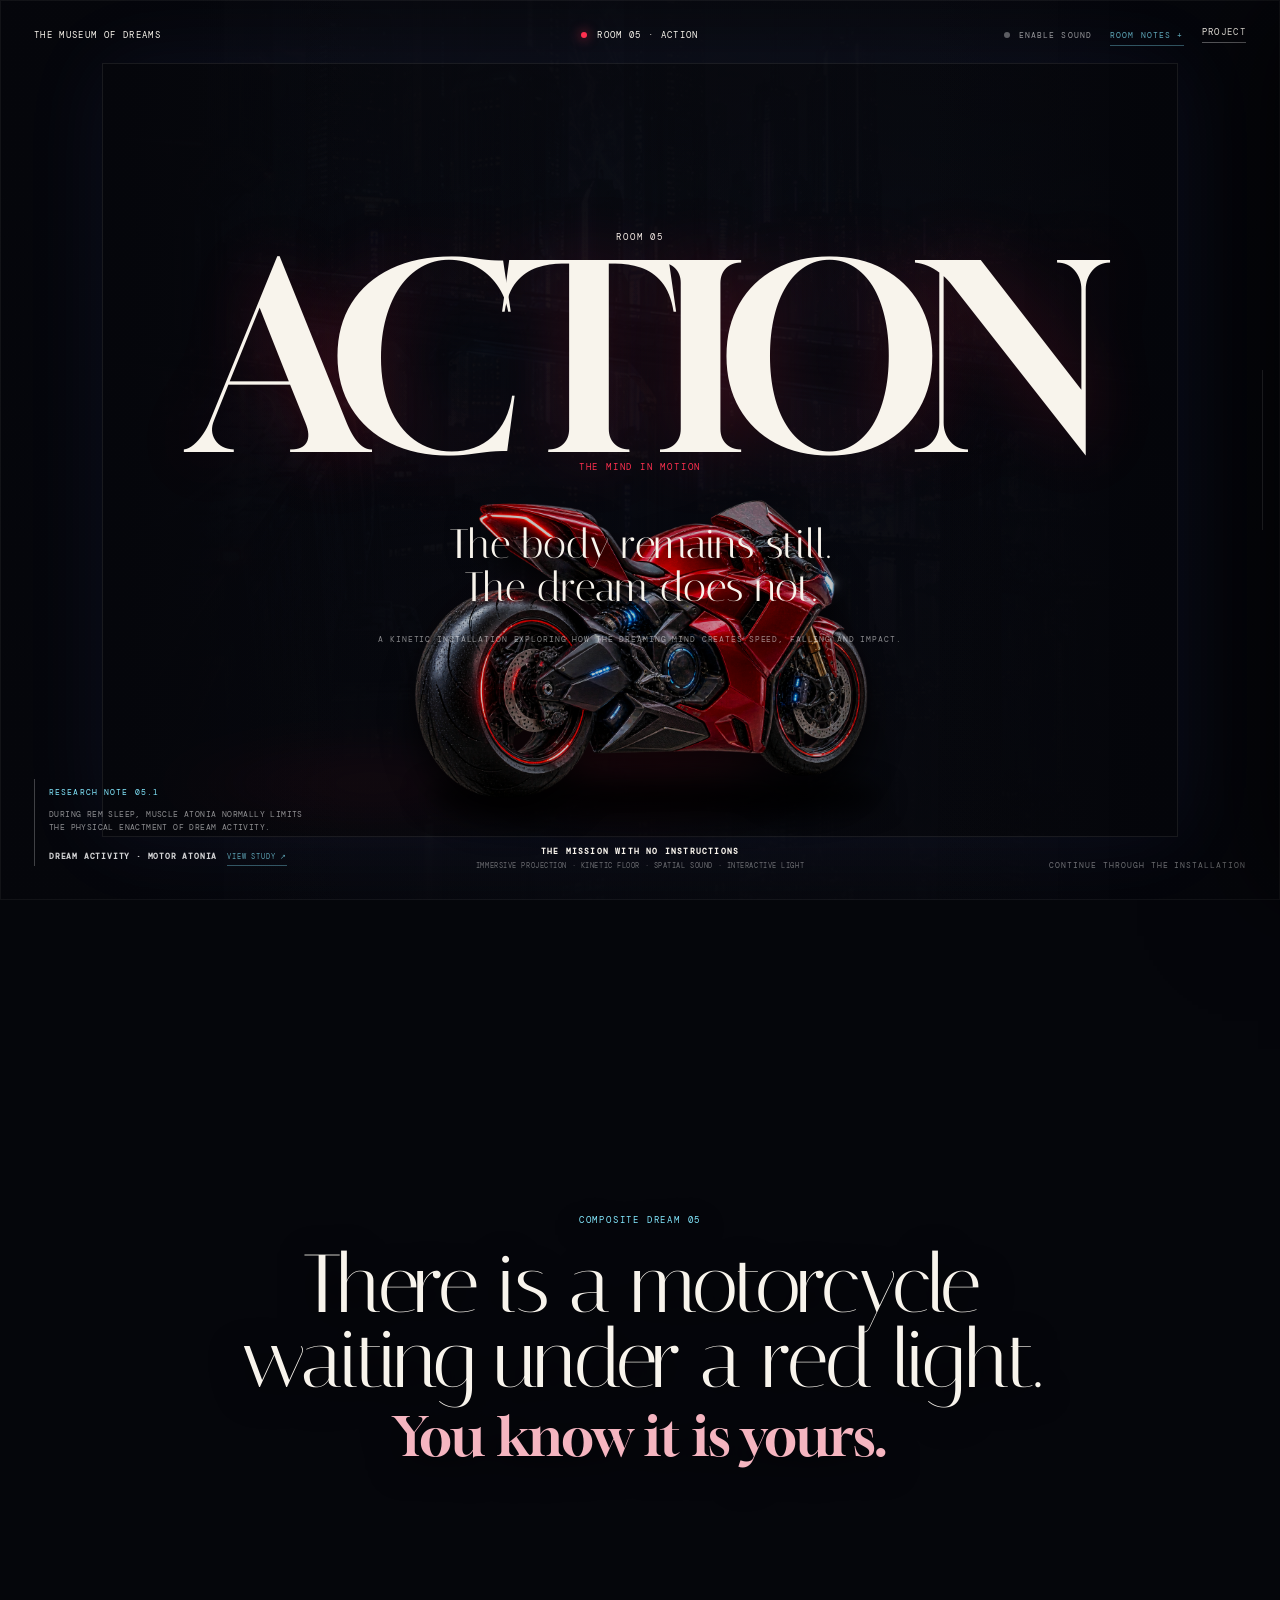
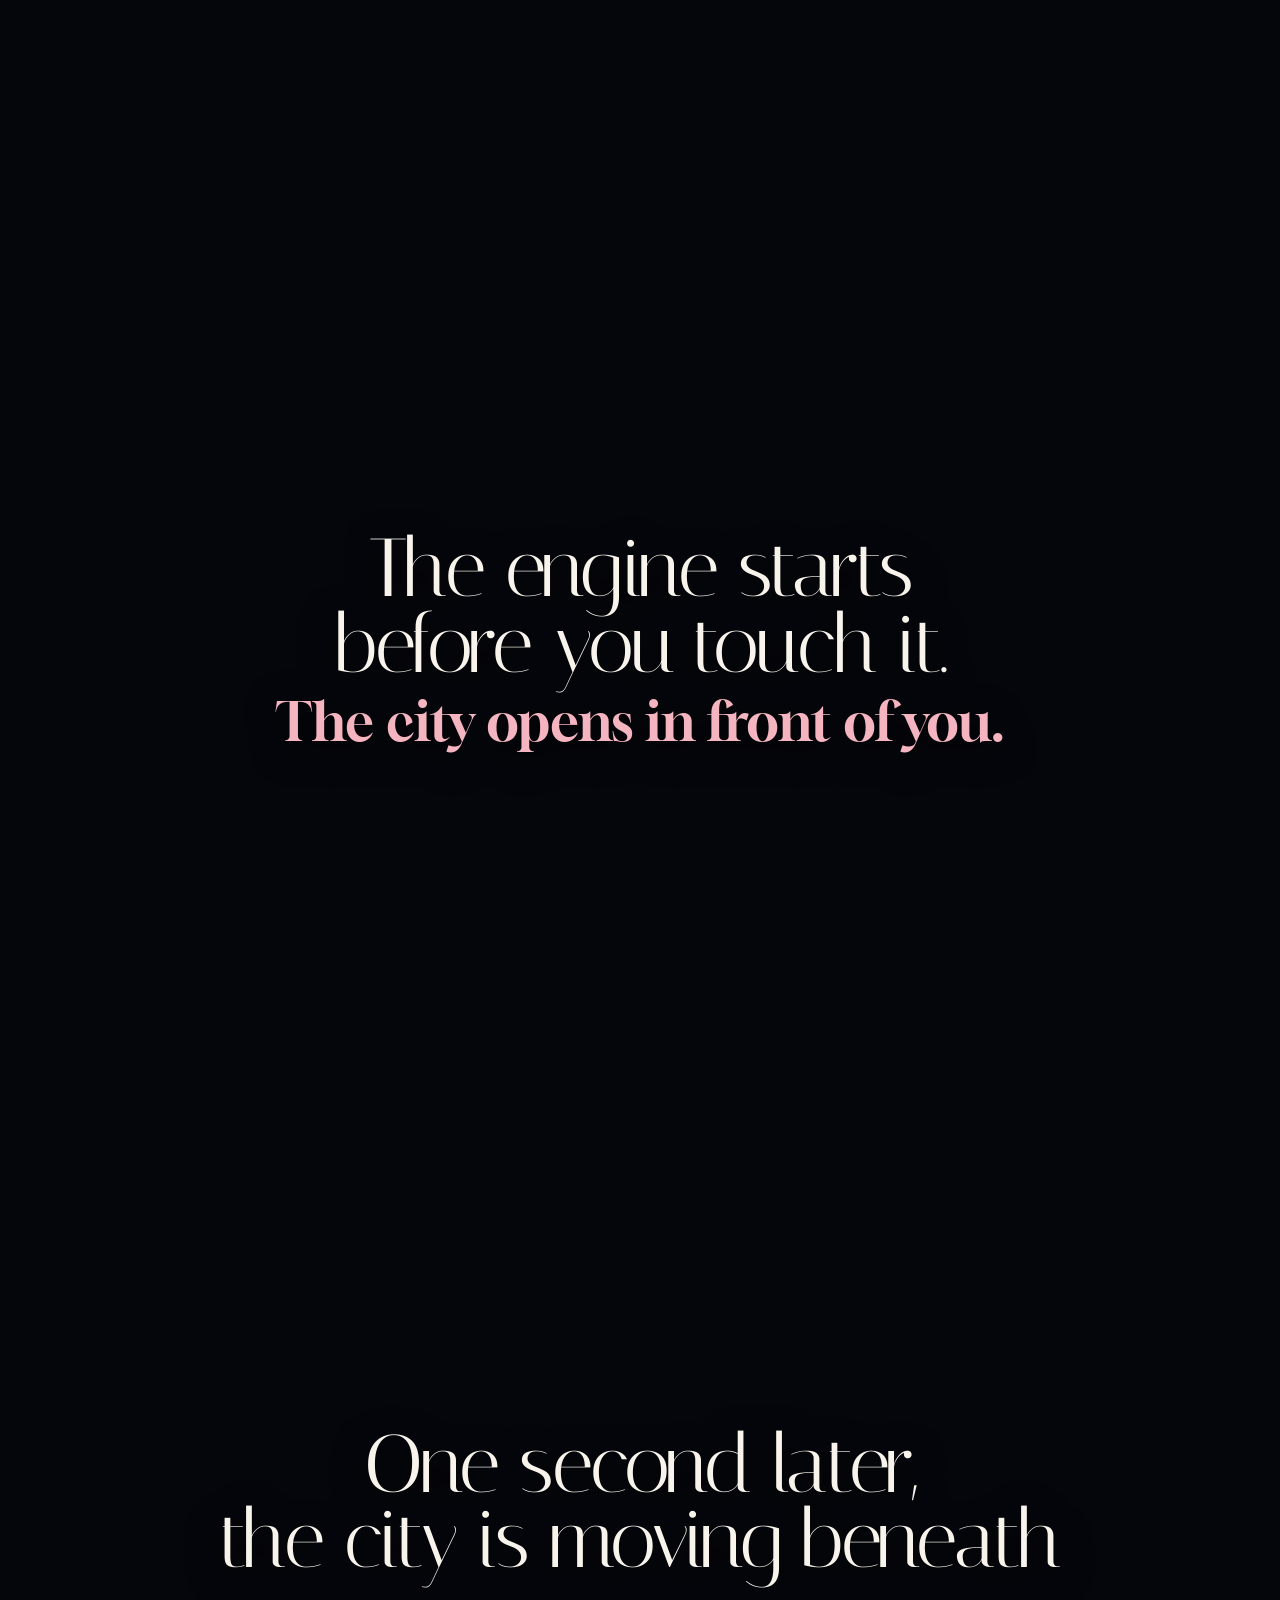
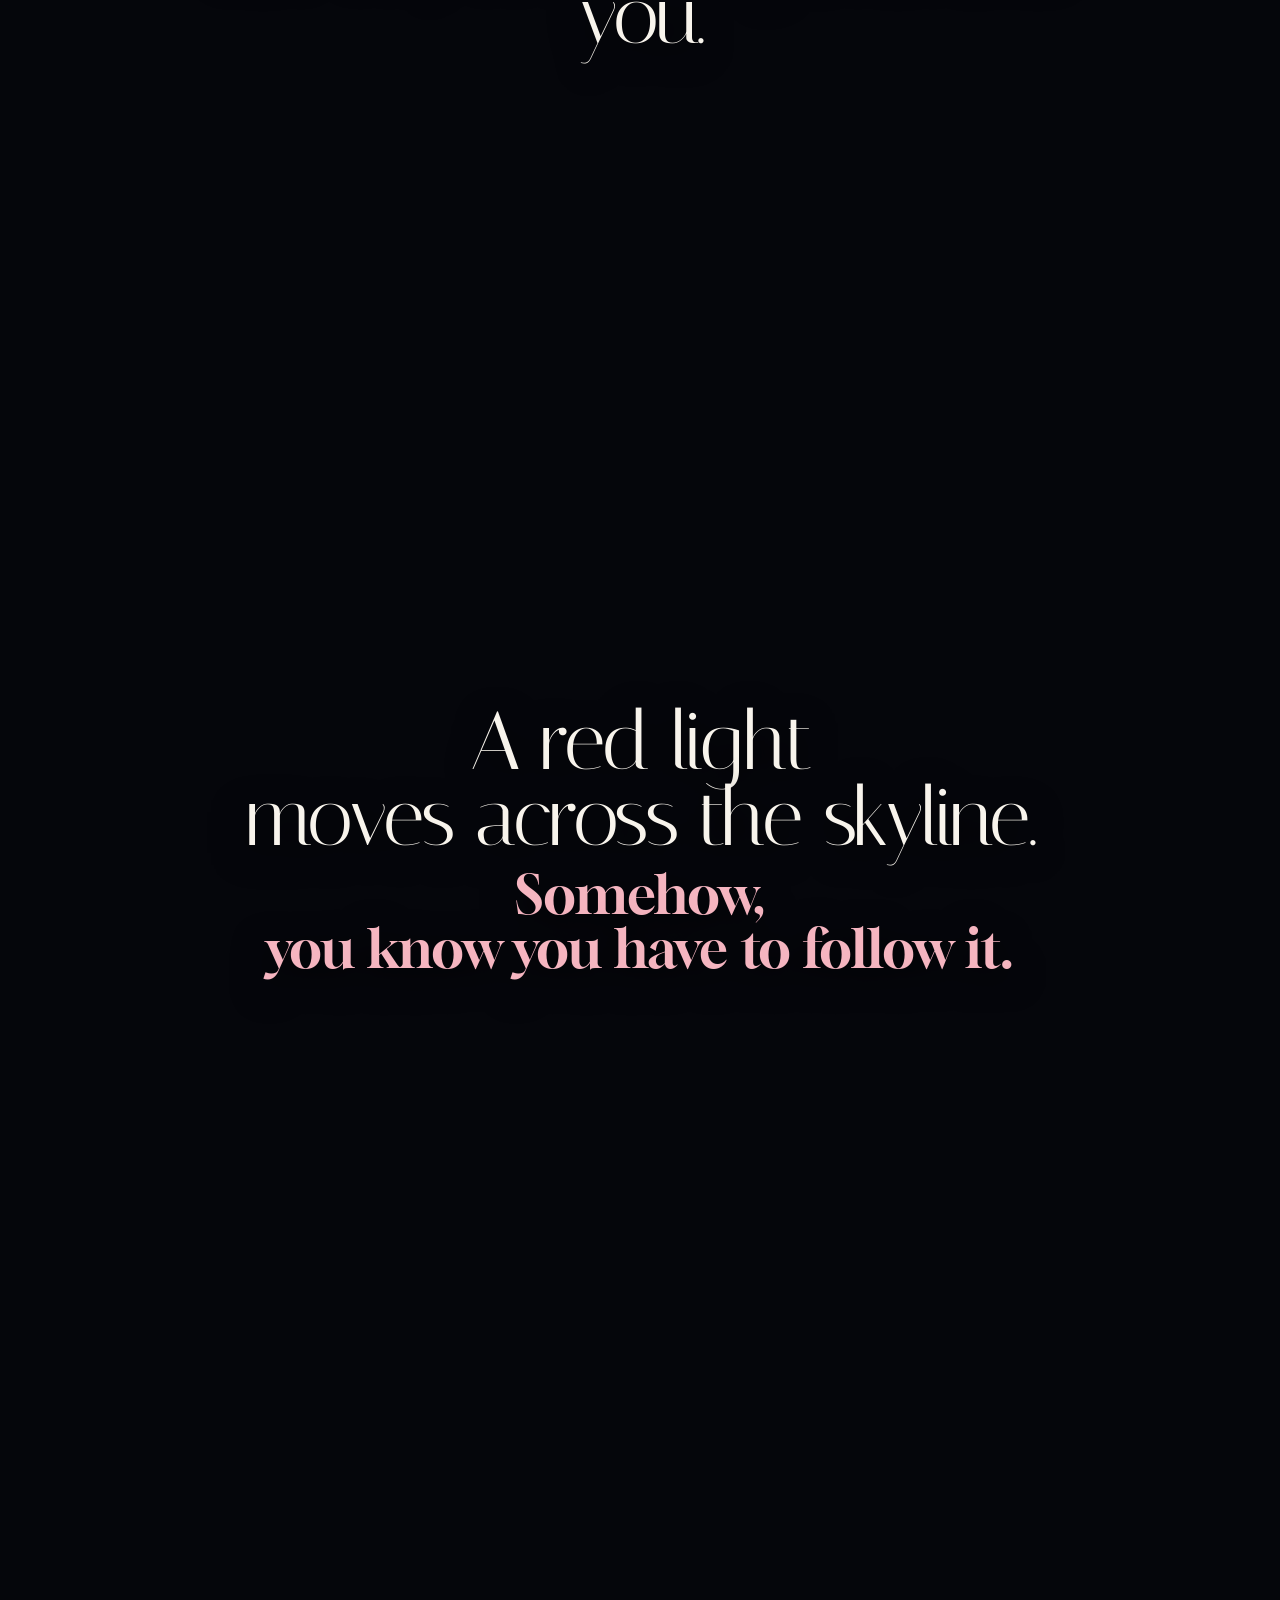
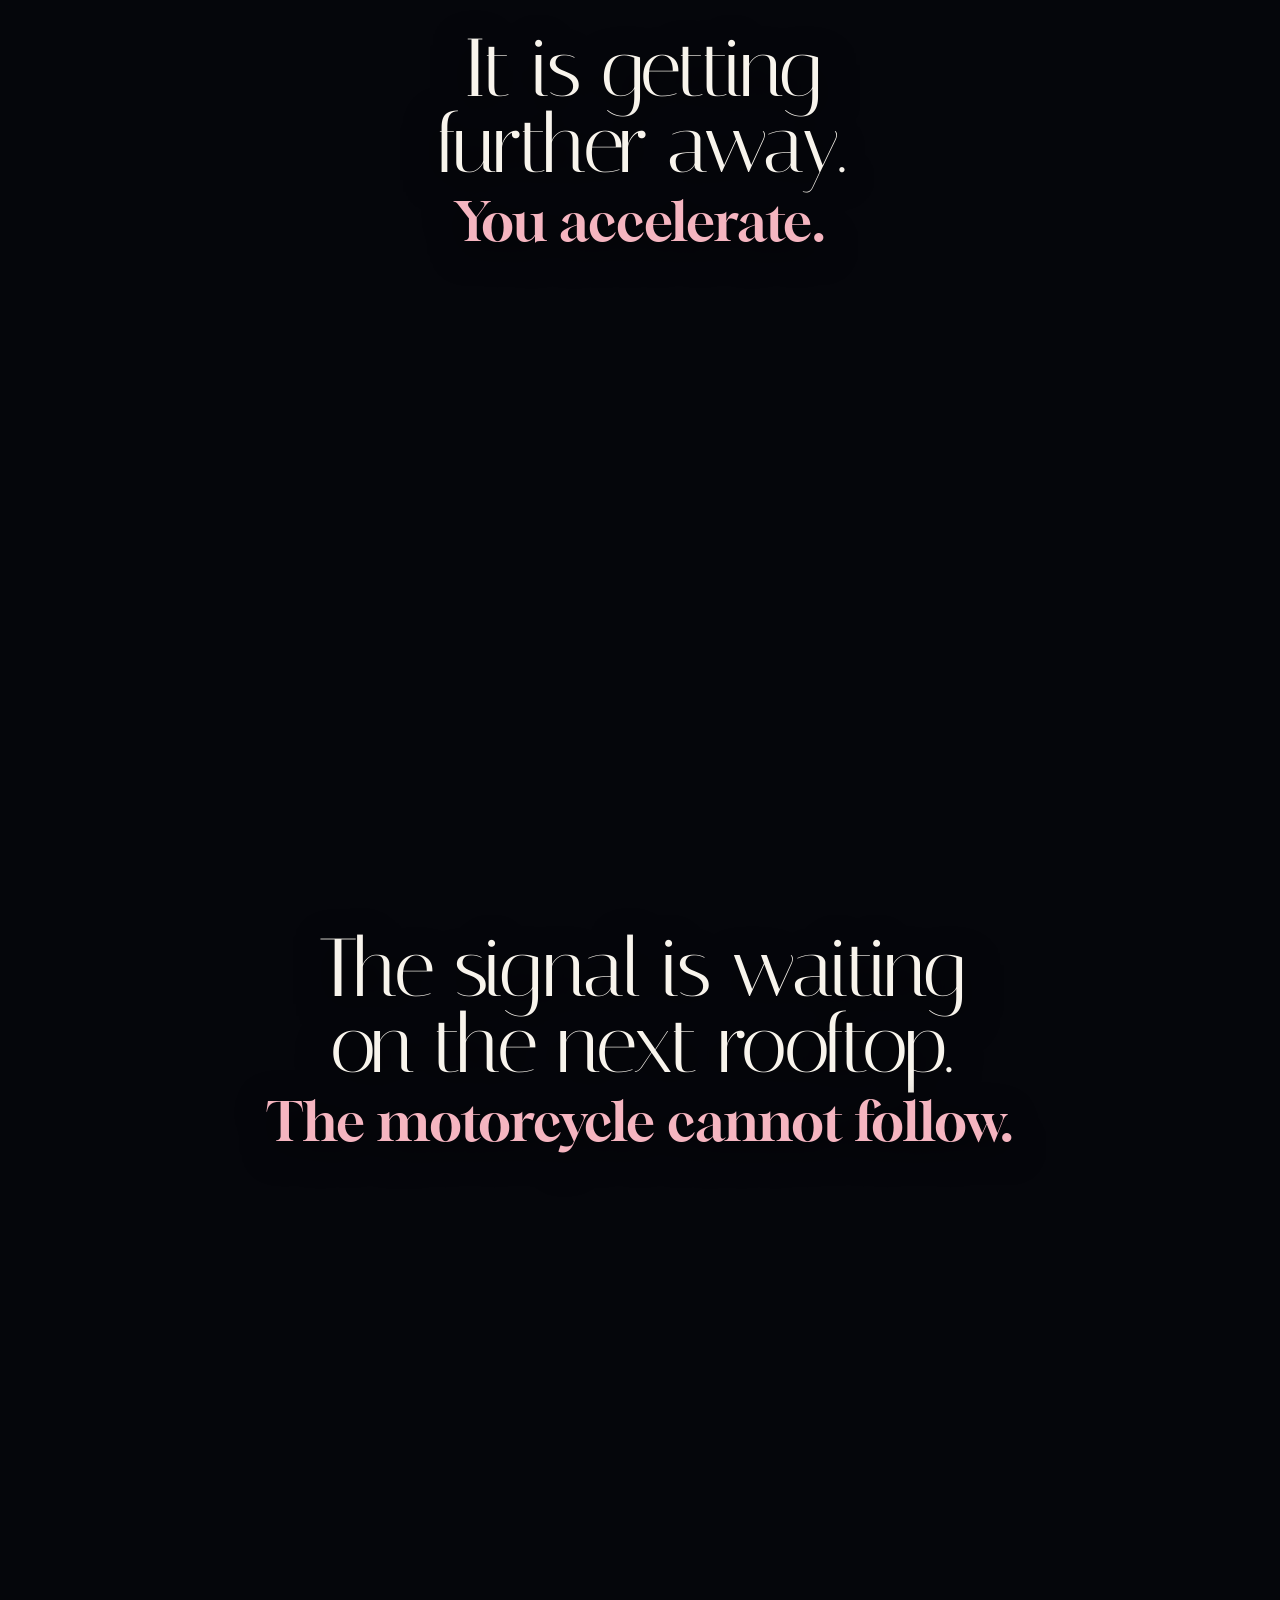
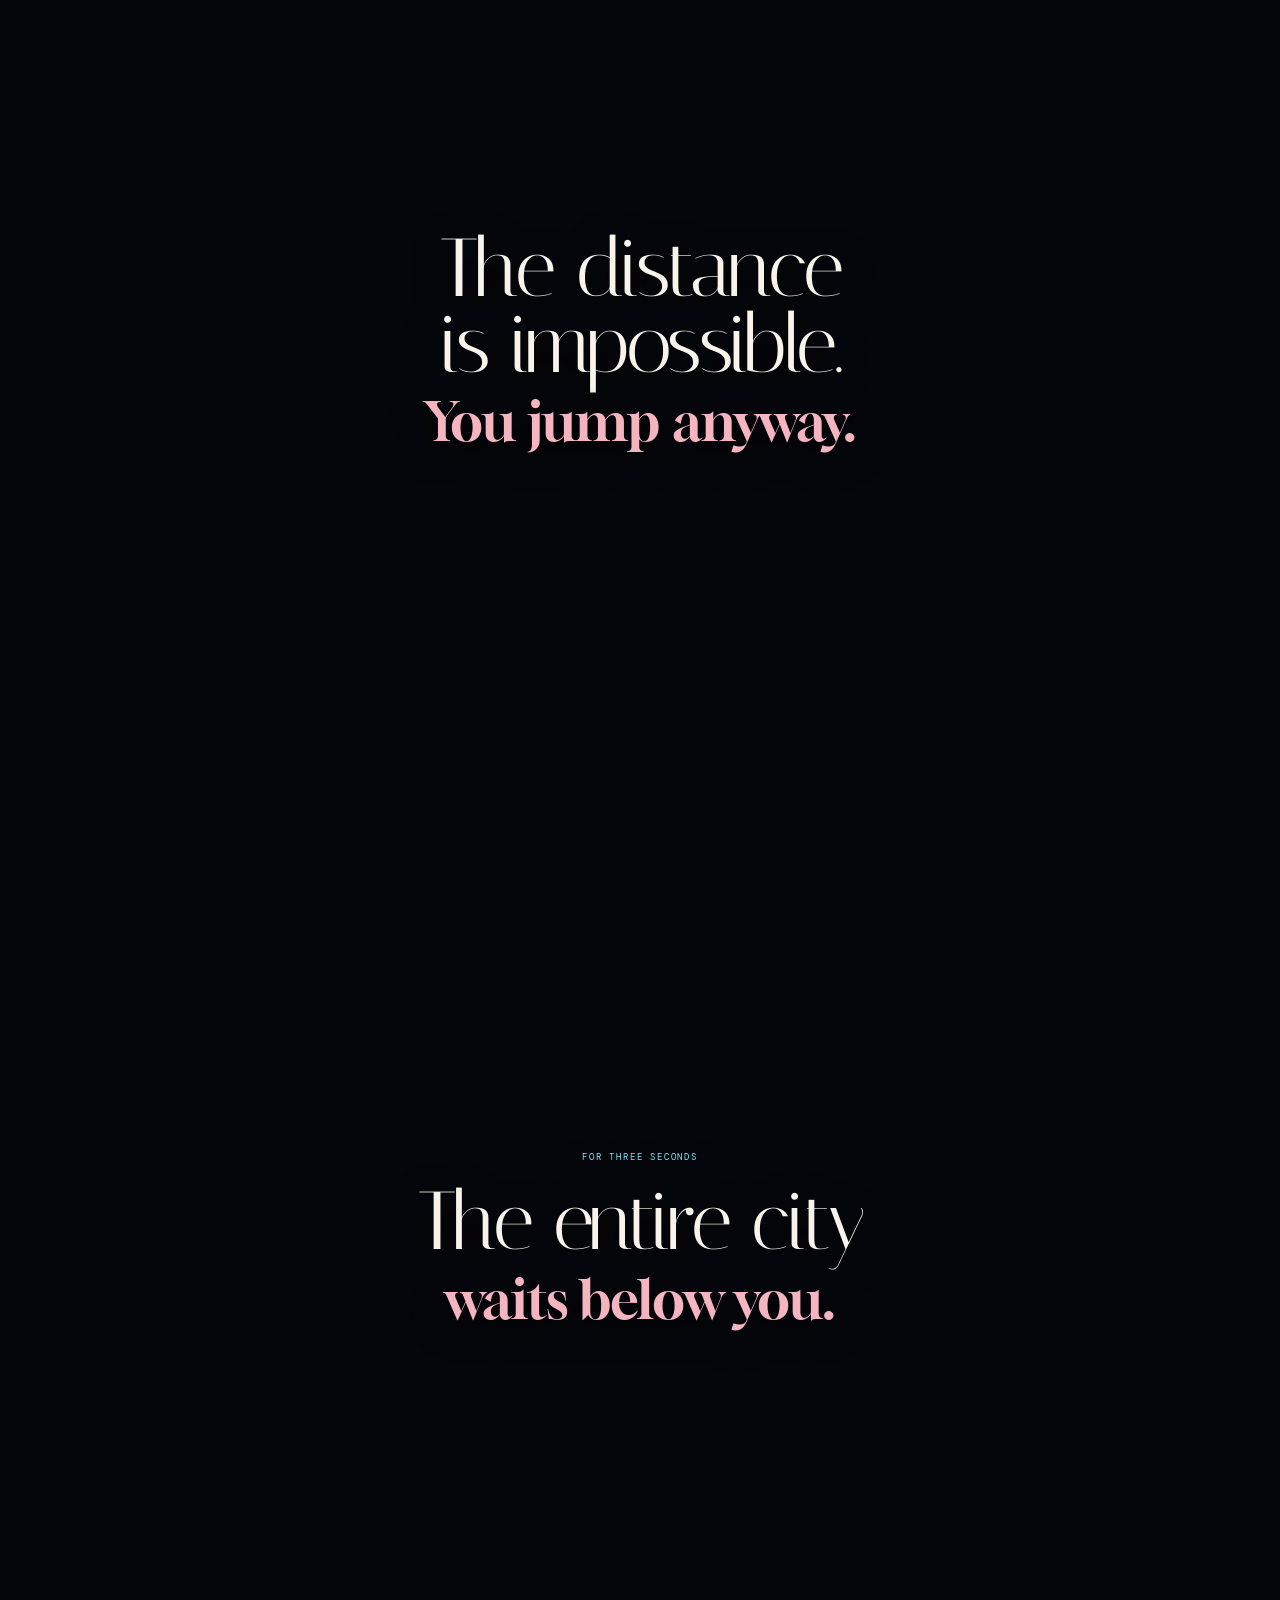
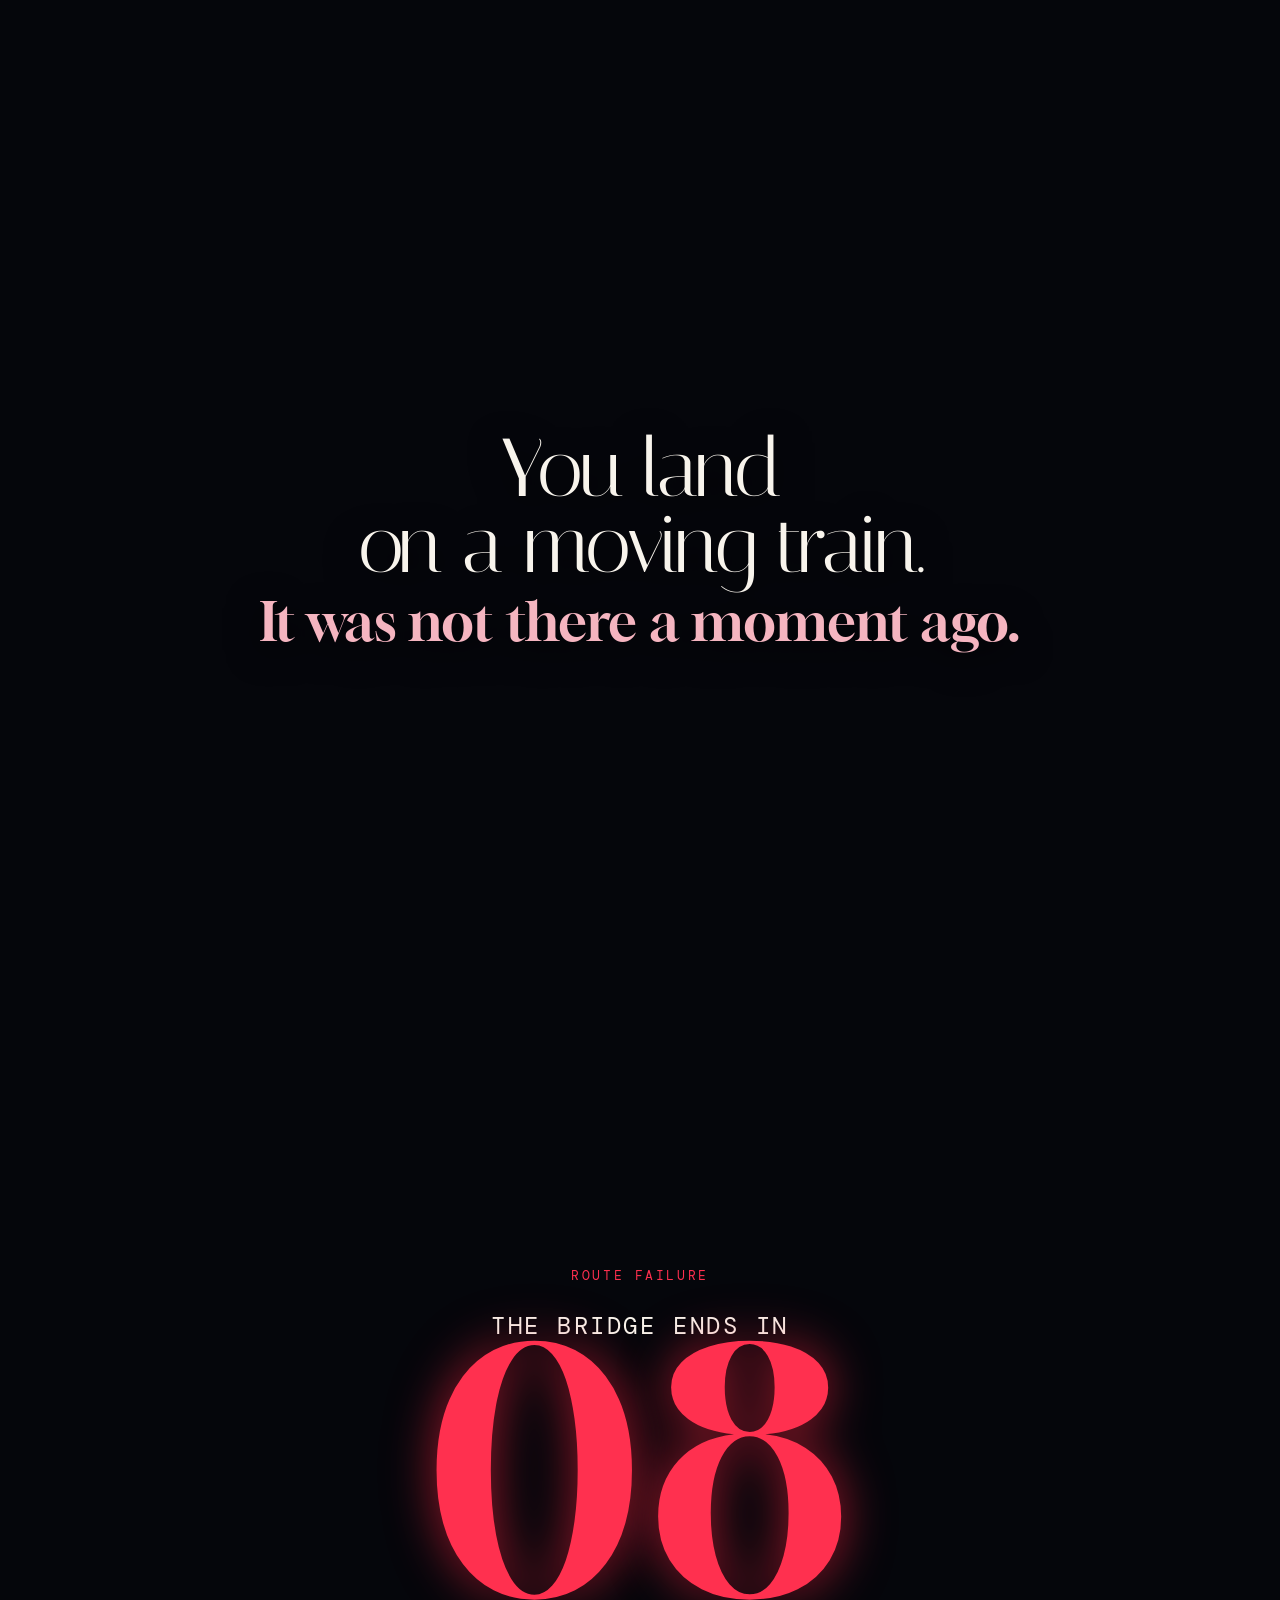
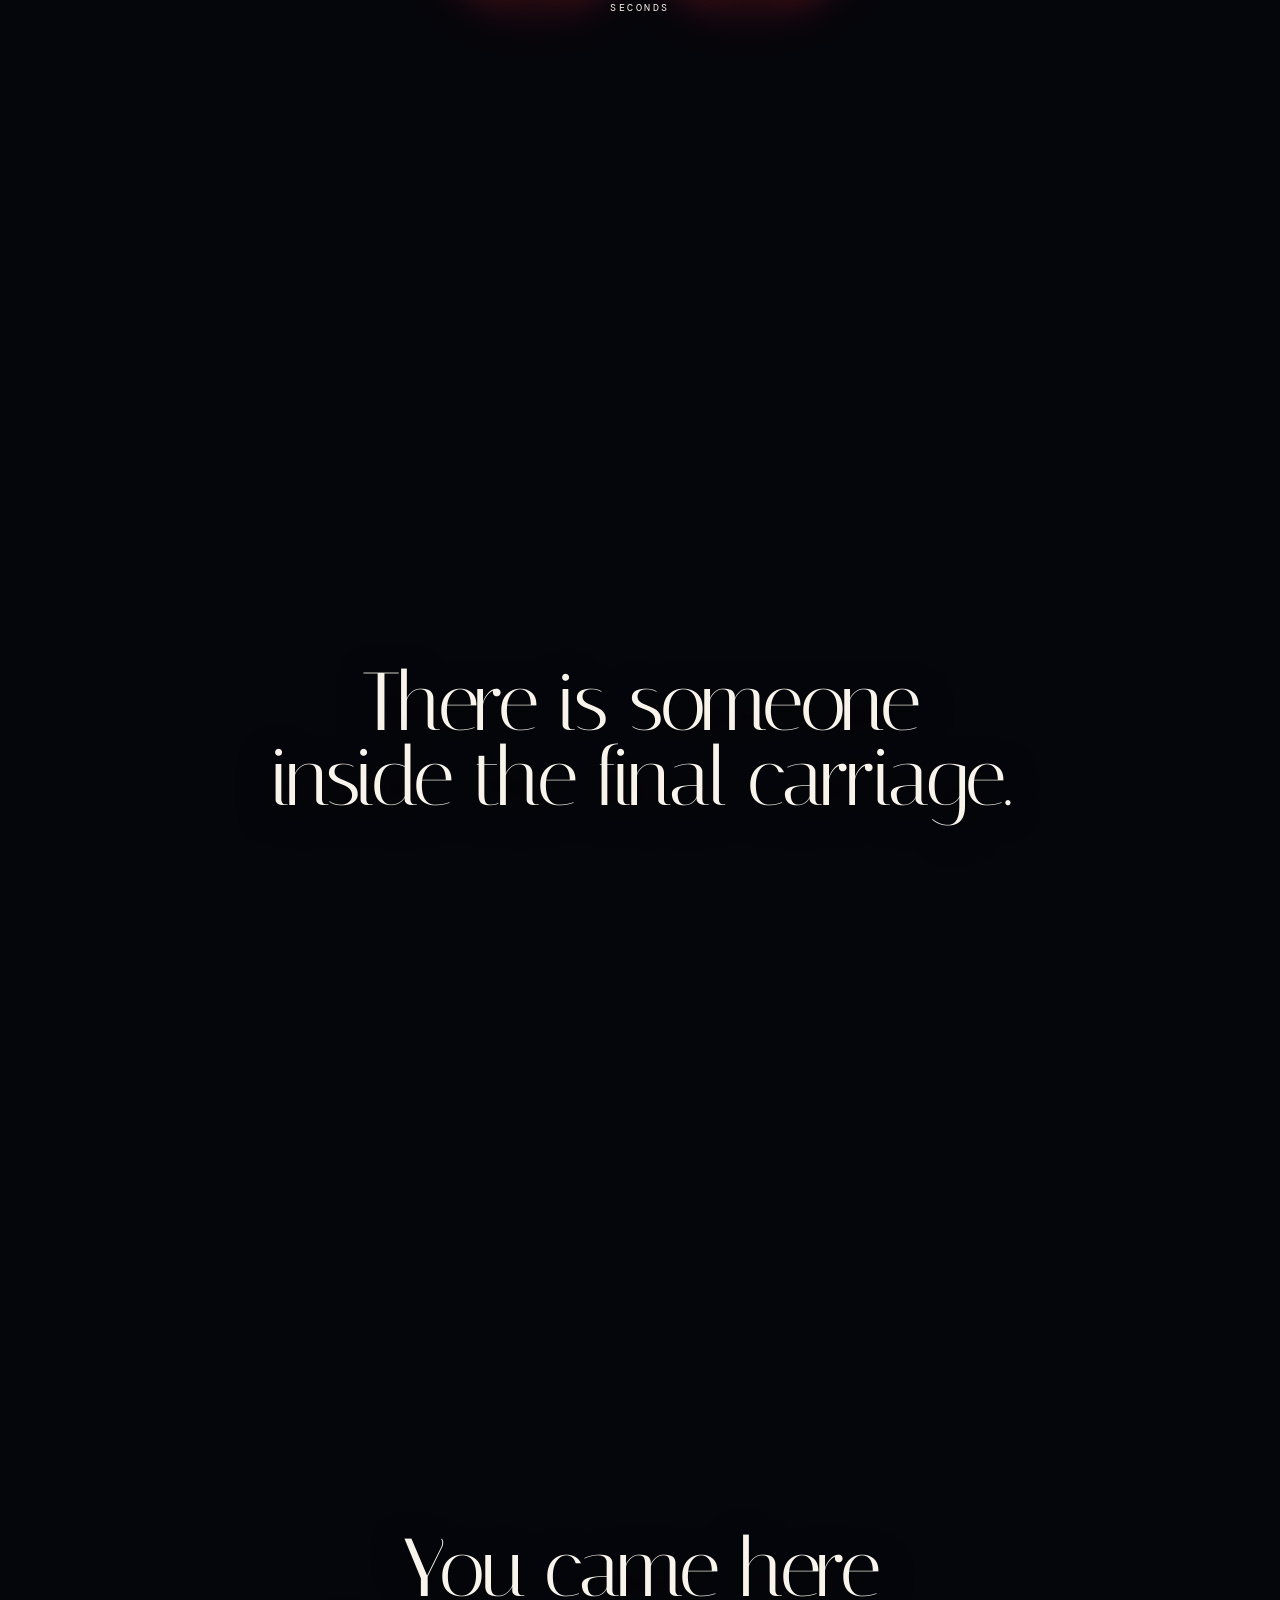
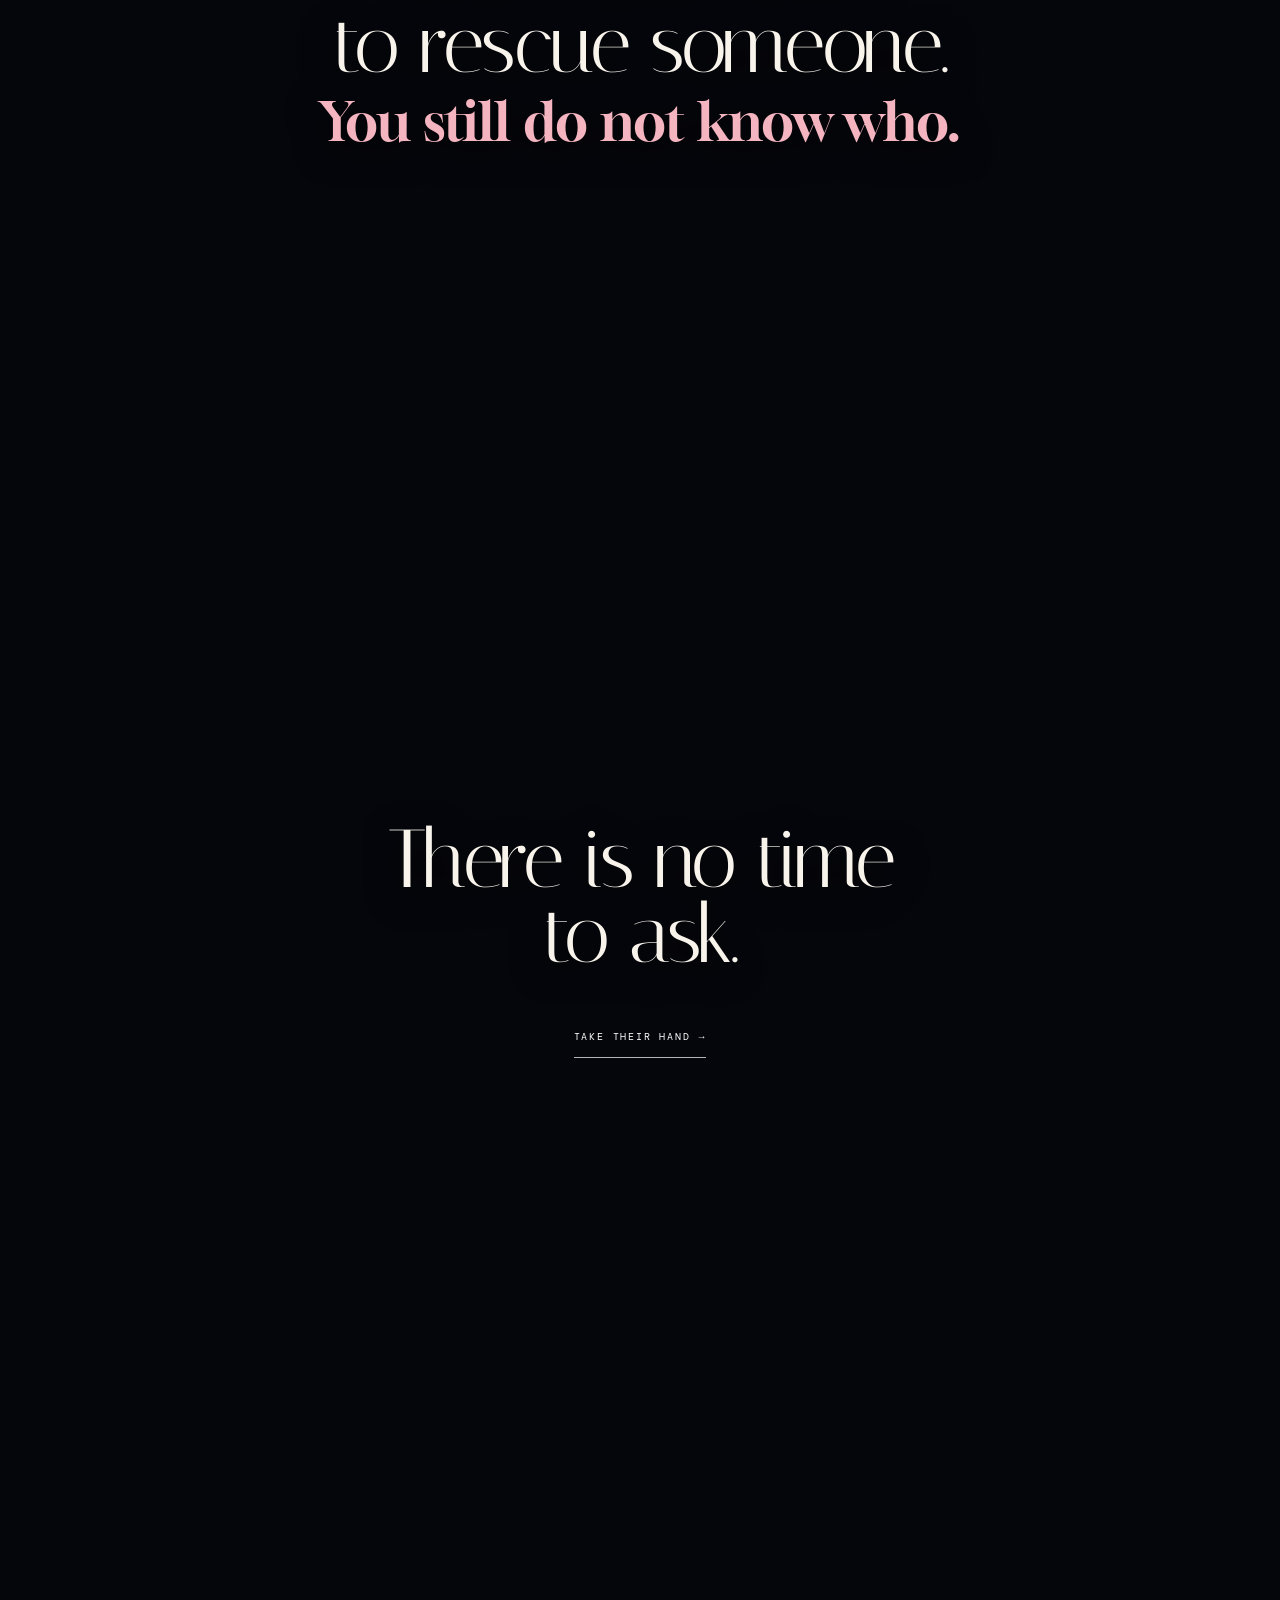
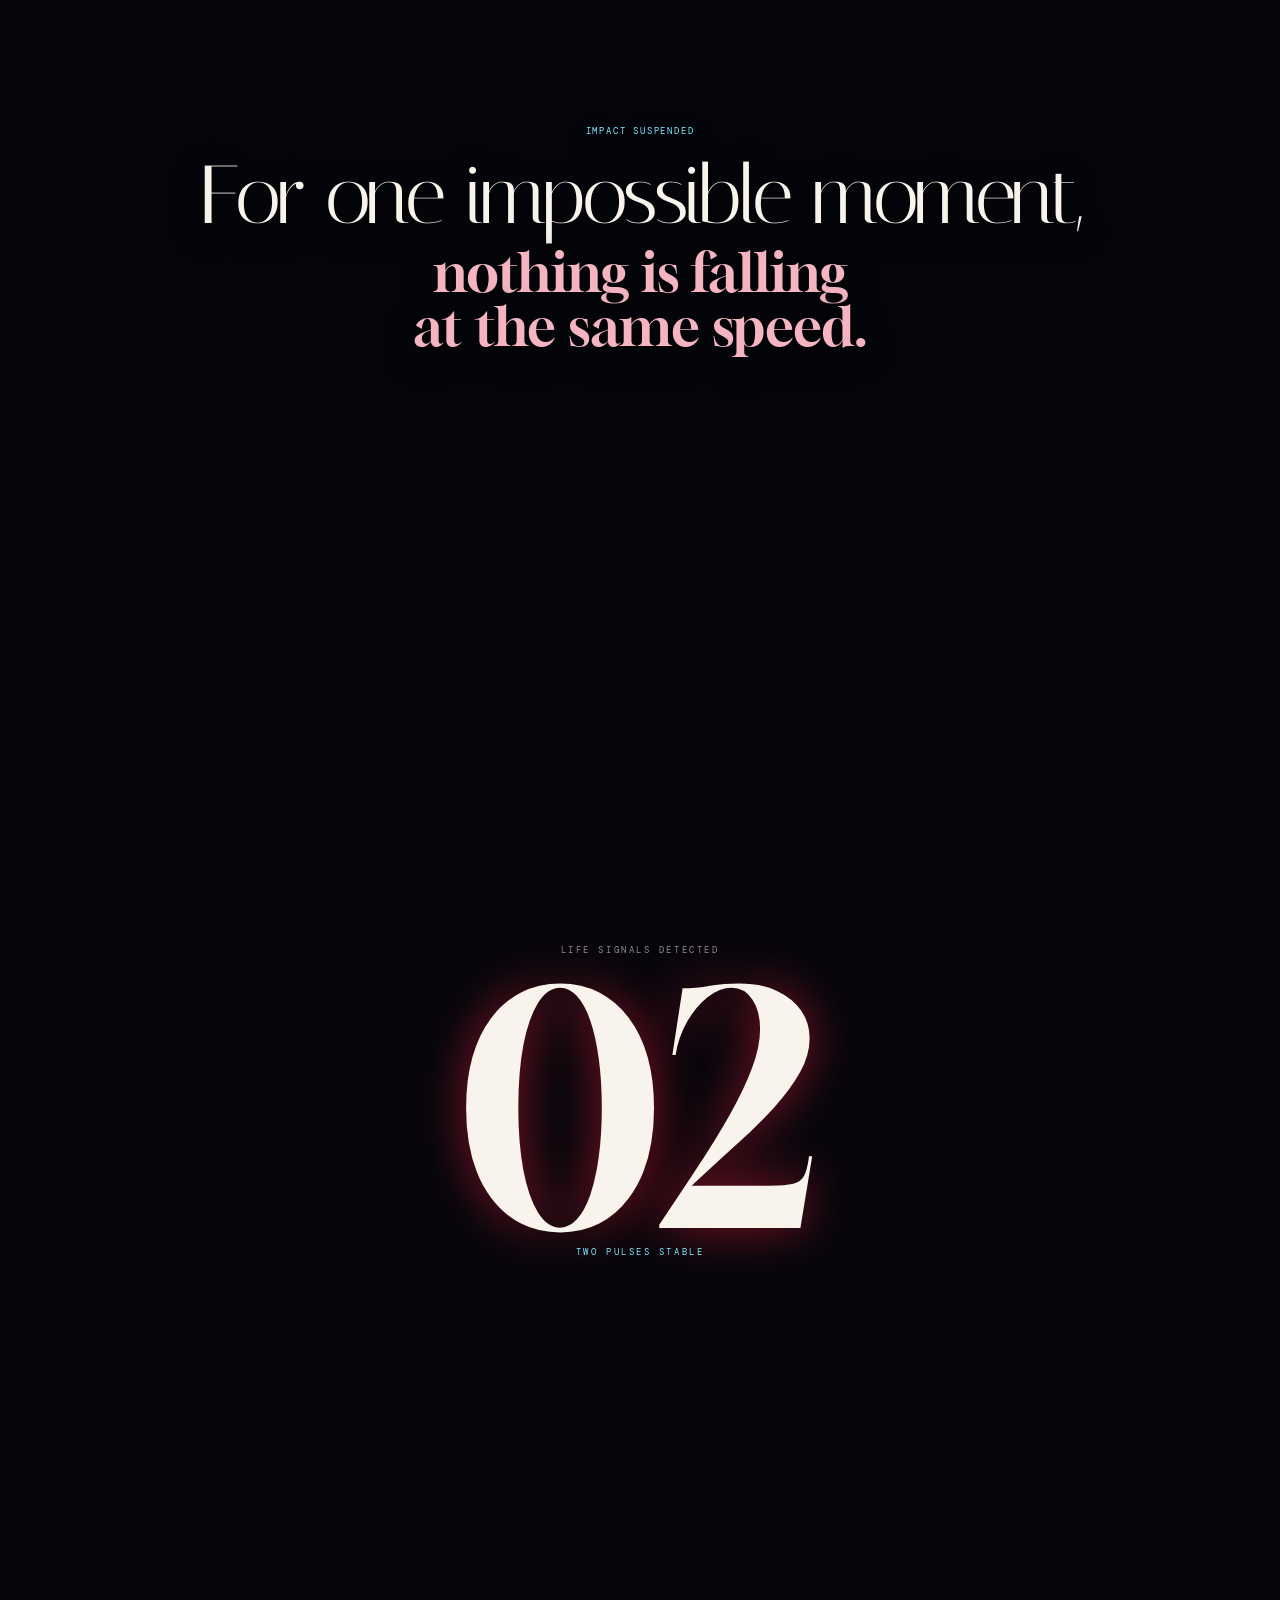
==== commit e541d427: "Update action.html" ====
--- a/action.html
+++ b/action.html
@@ -957,7 +957,7 @@
   ></audio>
 
 
-  <script src="./action.js?v=62"></script>
+  <script src="./action.js?v=63"></script>
 
 </body>
 </html>
--- a/action.css
+++ b/action.css
@@ -737,9 +737,30 @@
 }
 
 
-.action-header > a:last-child {
+
+.action-location {
+  display: flex;
+
+  align-items: center;
+
+  gap: 10px;
+}
+
+/* ==========================================
+   OUTILS DU HEADER
+========================================== */
+
+.action-header-tools {
   justify-self: end;
 
+  display: flex;
+  align-items: center;
+  gap: 18px;
+
+  pointer-events: auto;
+}
+
+.action-header-tools > a {
   padding-bottom: 5px;
 
   border-bottom:
@@ -747,43 +768,17 @@
     rgba(255, 255, 255, 0.35);
 }
 
-
-.action-location {
-  display: flex;
-
-  align-items: center;
-
-  gap: 10px;
-}
-
-.action-header-tools {
-  justify-self: end;
-
-  display: flex;
-  align-items: center;
-  gap: 20px;
-
-  pointer-events: auto;
-}
-
-.action-header-tools > a {
-  padding-bottom: 5px;
-
-  border-bottom:
-    1px solid
-    rgba(255, 255, 255, 0.35);
-}
-
-.sound-toggle {
+.sound-toggle,
+.room-notes-button {
   position: relative;
 
   padding:
-    7px 0 7px 15px;
+    7px 0;
 
   border: 0;
 
   color:
-    rgba(255, 255, 255, 0.62);
+    rgba(255, 255, 255, 0.58);
 
   background: transparent;
 
@@ -801,7 +796,12 @@
 
   transition:
     color 300ms ease,
-    opacity 300ms ease;
+    opacity 300ms ease,
+    letter-spacing 300ms ease;
+}
+
+.sound-toggle {
+  padding-left: 15px;
 }
 
 .sound-toggle::before {
@@ -822,6 +822,11 @@
 
   transform:
     translateY(-50%);
+
+  transition:
+    background 300ms ease,
+    box-shadow 300ms ease,
+    transform 300ms ease;
 }
 
 .sound-toggle[aria-pressed="true"] {
@@ -840,9 +845,27 @@
     1.1s ease-in-out infinite;
 }
 
+.room-notes-button {
+  padding-bottom: 6px;
+
+  border-bottom:
+    1px solid
+    rgba(131, 233, 255, 0.35);
+
+  color:
+    rgba(131, 233, 255, 0.72);
+}
+
+.sound-toggle:hover,
+.room-notes-button:hover {
+  color: #ffffff;
+
+  letter-spacing: 0.18em;
+}
+
 @keyframes actionSoundPulse {
   50% {
-    opacity: 0.35;
+    opacity: 0.34;
 
     transform:
       translateY(-50%)
@@ -2201,7 +2224,402 @@
       brightness(1.45);
   }
 }
-
+/* ==========================================
+   DOSSIER CURATORIAL — FOND
+========================================== */
+
+.action-notes-backdrop {
+  position: fixed;
+  inset: 0;
+
+  z-index: 180;
+
+  visibility: hidden;
+
+  opacity: 0;
+
+  background:
+    rgba(1, 2, 7, 0.76);
+
+  backdrop-filter:
+    blur(8px);
+
+  transition:
+    opacity 450ms ease,
+    visibility 450ms;
+}
+
+.action-page.notes-open
+.action-notes-backdrop {
+  visibility: visible;
+
+  opacity: 1;
+}
+
+
+/* ==========================================
+   PANNEAU CURATORIAL
+========================================== */
+
+.action-notes-panel {
+  position: fixed;
+
+  top: 0;
+  right: 0;
+  bottom: 0;
+
+  z-index: 190;
+
+  width:
+    min(620px, 94vw);
+
+  overflow-y: auto;
+  overscroll-behavior: contain;
+
+  color: var(--white);
+
+  background:
+    radial-gradient(
+      circle at 90% 12%,
+      rgba(255, 30, 67, 0.2),
+      transparent 31%
+    ),
+
+    radial-gradient(
+      circle at 5% 68%,
+      rgba(49, 175, 220, 0.1),
+      transparent 35%
+    ),
+
+    linear-gradient(
+      150deg,
+      rgba(14, 16, 28, 0.995),
+      rgba(5, 6, 13, 1) 58%,
+      rgba(2, 3, 8, 1)
+    );
+
+  border-left:
+    1px solid
+    rgba(131, 233, 255, 0.14);
+
+  box-shadow:
+    -35px 0 100px
+    rgba(0, 0, 0, 0.65);
+
+  transform:
+    translateX(102%);
+
+  transition:
+    transform 650ms
+    cubic-bezier(
+      0.22,
+      1,
+      0.36,
+      1
+    );
+}
+
+.action-page.notes-open
+.action-notes-panel {
+  transform:
+    translateX(0);
+}
+
+
+/* ==========================================
+   EN-TÊTE DU DOSSIER
+========================================== */
+
+.action-notes-header {
+  position: sticky;
+  top: 0;
+
+  z-index: 2;
+
+  display: flex;
+  justify-content: space-between;
+  align-items: flex-start;
+  gap: 30px;
+
+  padding:
+    34px 38px 30px;
+
+  background:
+    linear-gradient(
+      180deg,
+      rgba(8, 9, 18, 0.99),
+      rgba(8, 9, 18, 0.92) 76%,
+      transparent
+    );
+
+  backdrop-filter:
+    blur(14px);
+}
+
+.action-notes-header span,
+.action-note-number,
+.action-notes-footer > span {
+  display: block;
+
+  color:
+    rgba(131, 233, 255, 0.65);
+
+  font:
+    8px/1
+    "DM Mono",
+    monospace;
+
+  letter-spacing: 0.17em;
+  text-transform: uppercase;
+}
+
+.action-notes-header h2 {
+  margin:
+    11px 0 0;
+
+  font:
+    400
+    clamp(62px, 8vw, 100px) / 0.78
+    "Gloock",
+    serif;
+
+  letter-spacing: -0.06em;
+}
+
+#action-notes-close {
+  padding:
+    6px 0;
+
+  border: 0;
+  border-bottom:
+    1px solid
+    rgba(255, 255, 255, 0.32);
+
+  color:
+    rgba(255, 255, 255, 0.68);
+
+  background: transparent;
+
+  font:
+    8px/1
+    "DM Mono",
+    monospace;
+
+  letter-spacing: 0.13em;
+
+  cursor: pointer;
+
+  transition:
+    color 250ms ease,
+    border-color 250ms ease;
+}
+
+#action-notes-close:hover {
+  color: #ffffff;
+
+  border-color: var(--red);
+}
+
+
+/* ==========================================
+   CONTENU DU DOSSIER
+========================================== */
+
+.action-notes-content {
+  padding:
+    5px 38px 70px;
+}
+
+.action-note-section {
+  padding:
+    36px 0 41px;
+
+  border-top:
+    1px solid
+    rgba(255, 255, 255, 0.1);
+}
+
+.action-note-section h3 {
+  max-width: 480px;
+
+  margin:
+    13px 0 21px;
+
+  font:
+    400
+    clamp(27px, 3.2vw, 41px) / 1
+    "Italiana",
+    serif;
+
+  letter-spacing: -0.025em;
+}
+
+.action-note-section p {
+  max-width: 490px;
+
+  margin:
+    0 0 16px;
+
+  color:
+    rgba(248, 244, 236, 0.72);
+
+  font:
+    10px/1.8
+    "DM Mono",
+    monospace;
+
+  letter-spacing: 0.02em;
+}
+
+.action-note-section
+.action-note-caution {
+  padding-left: 16px;
+
+  border-left:
+    1px solid
+    rgba(255, 48, 79, 0.6);
+
+  color:
+    rgba(248, 244, 236, 0.52);
+}
+
+.action-note-section > a {
+  display: inline-block;
+
+  margin-top: 7px;
+  padding-bottom: 5px;
+
+  border-bottom:
+    1px solid
+    rgba(131, 233, 255, 0.38);
+
+  color:
+    rgba(131, 233, 255, 0.78);
+
+  font:
+    8px/1
+    "DM Mono",
+    monospace;
+
+  letter-spacing: 0.14em;
+
+  transition:
+    color 250ms ease,
+    border-color 250ms ease,
+    letter-spacing 250ms ease;
+}
+
+.action-note-section > a:hover {
+  color: var(--cyan);
+
+  border-color: var(--cyan);
+
+  letter-spacing: 0.19em;
+}
+
+
+/* ==========================================
+   TRADUCTION PHYSIQUE
+========================================== */
+
+.action-physical-note {
+  margin-top: 12px;
+
+  padding:
+    32px 27px 35px;
+
+  border:
+    1px solid
+    rgba(255, 48, 79, 0.2);
+
+  background:
+    linear-gradient(
+      145deg,
+      rgba(255, 36, 70, 0.09),
+      rgba(131, 233, 255, 0.035)
+    );
+}
+
+.action-physical-note ul {
+  display: grid;
+
+  margin:
+    8px 0 0;
+
+  padding: 0;
+
+  list-style: none;
+}
+
+.action-physical-note li {
+  position: relative;
+
+  padding:
+    15px 0 15px 27px;
+
+  border-top:
+    1px solid
+    rgba(255, 255, 255, 0.08);
+
+  color:
+    rgba(248, 244, 236, 0.72);
+
+  font:
+    10px/1.7
+    "DM Mono",
+    monospace;
+}
+
+.action-physical-note li::before {
+  content: "";
+
+  position: absolute;
+
+  top: 21px;
+  left: 2px;
+
+  width: 7px;
+  height: 7px;
+
+  border-radius: 50%;
+
+  background: var(--red);
+
+  box-shadow:
+    0 0 13px
+    rgba(255, 48, 79, 0.78);
+}
+
+
+/* ==========================================
+   MÉTHODE CURATORIALE
+========================================== */
+
+.action-notes-footer {
+  margin-top: 40px;
+
+  padding:
+    30px 0 10px;
+
+  border-top:
+    1px solid
+    rgba(255, 255, 255, 0.14);
+}
+
+.action-notes-footer p {
+  max-width: 500px;
+
+  margin:
+    15px 0 0;
+
+  color:
+    rgba(248, 244, 236, 0.82);
+
+  font:
+    clamp(20px, 2.5vw, 30px) / 1.18
+    "Italiana",
+    serif;
+}
 
 @media (max-width: 760px) {
   .action-header {
@@ -2217,15 +2635,37 @@
   }
 
 .action-header-tools {
-  gap: 12px;
+  gap: 11px;
 }
 
 .action-header-tools > a {
   display: none;
 }
 
-.sound-toggle {
+.sound-toggle,
+.room-notes-button {
+  padding-left: 0;
+
   font-size: 7px;
+}
+
+.sound-toggle::before {
+  display: none;
+}
+
+.action-notes-header {
+  padding:
+    27px 22px 24px;
+}
+
+.action-notes-content {
+  padding:
+    4px 22px 55px;
+}
+
+.action-physical-note {
+  padding:
+    27px 19px 30px;
 }
 
   .story-beat {
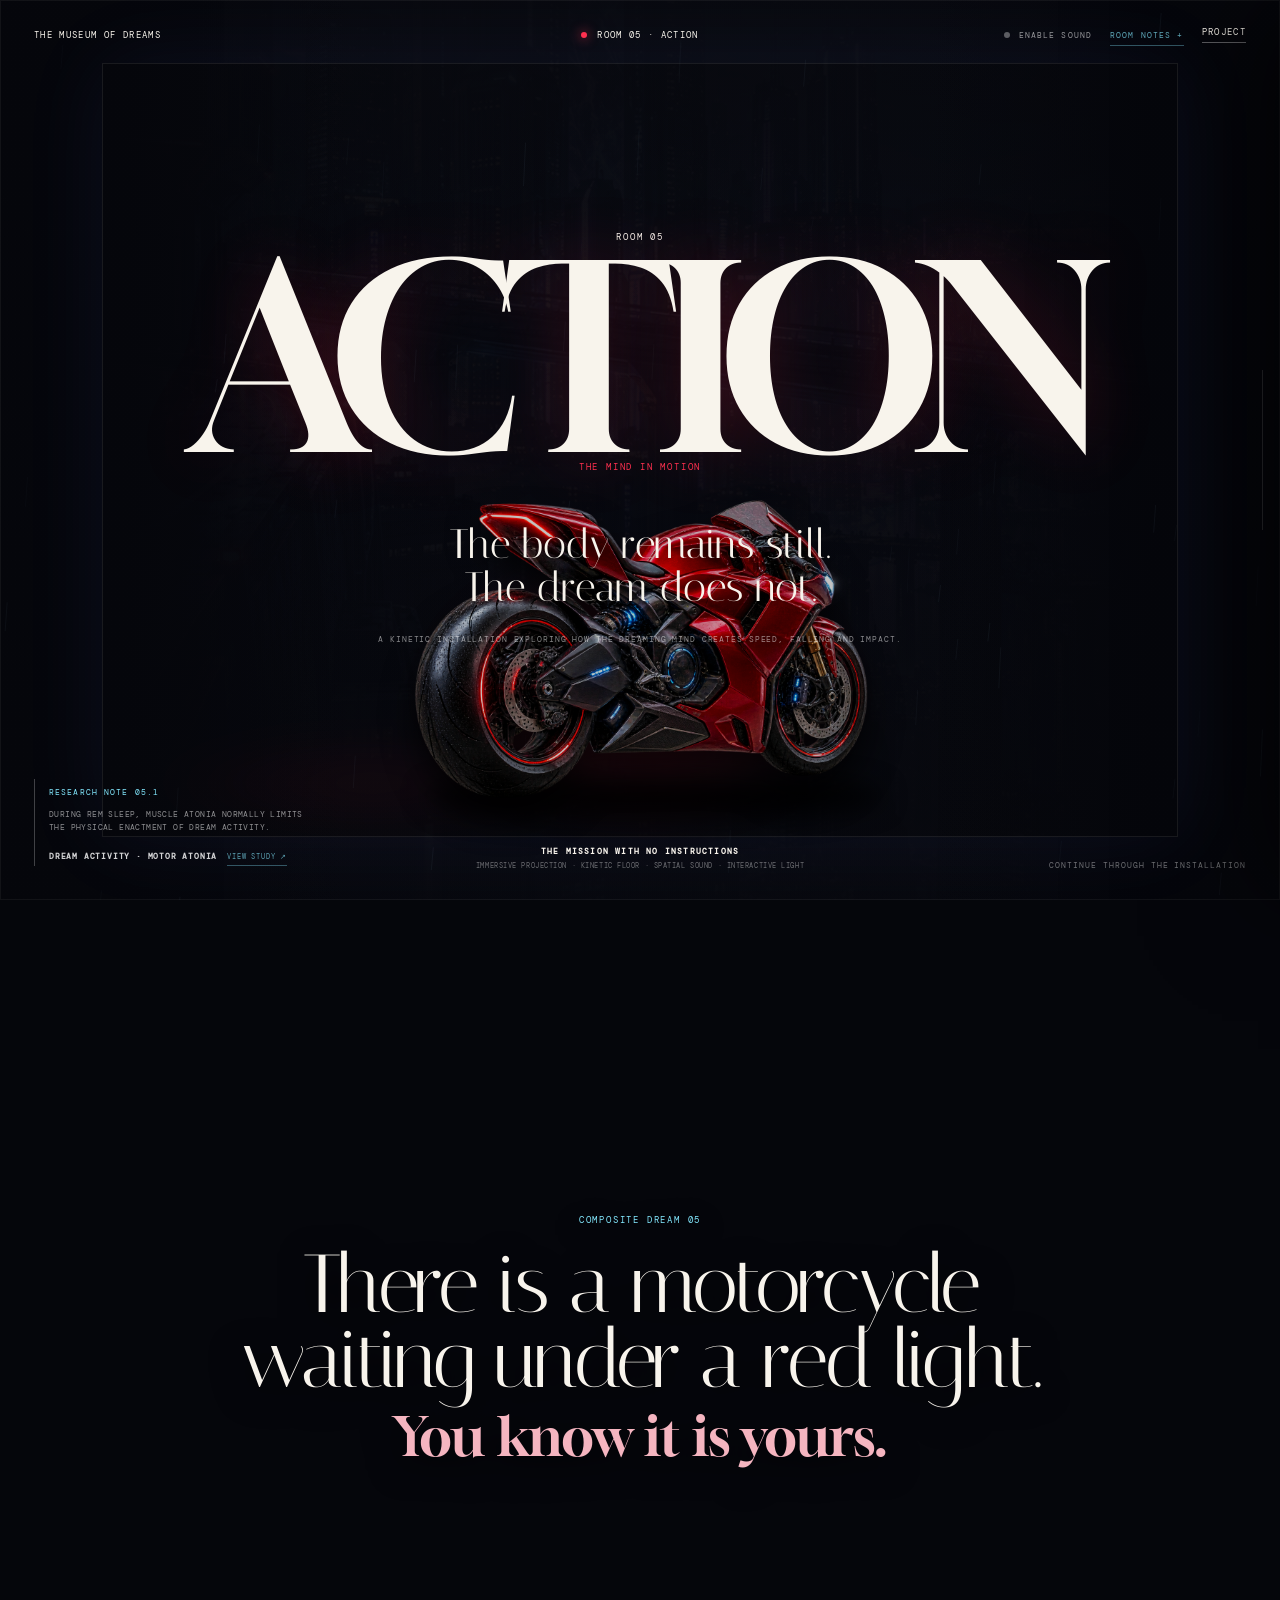
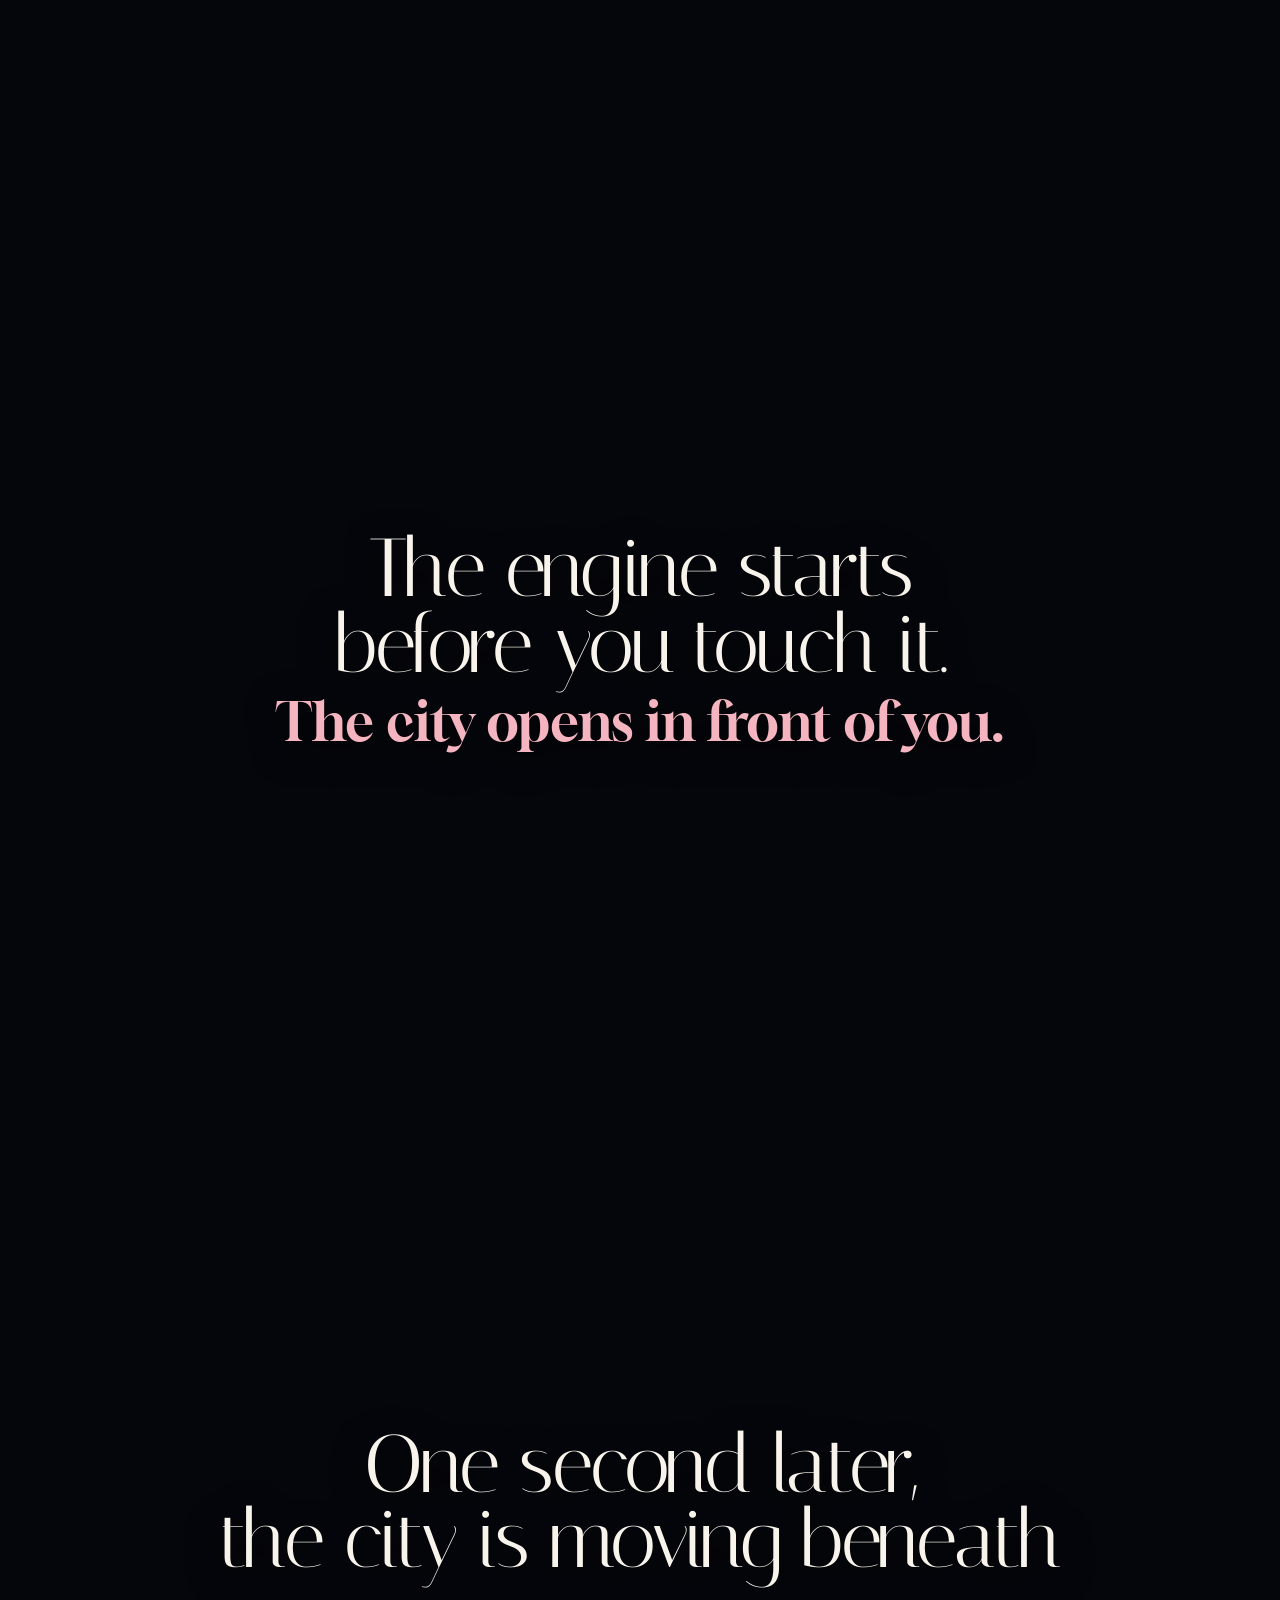
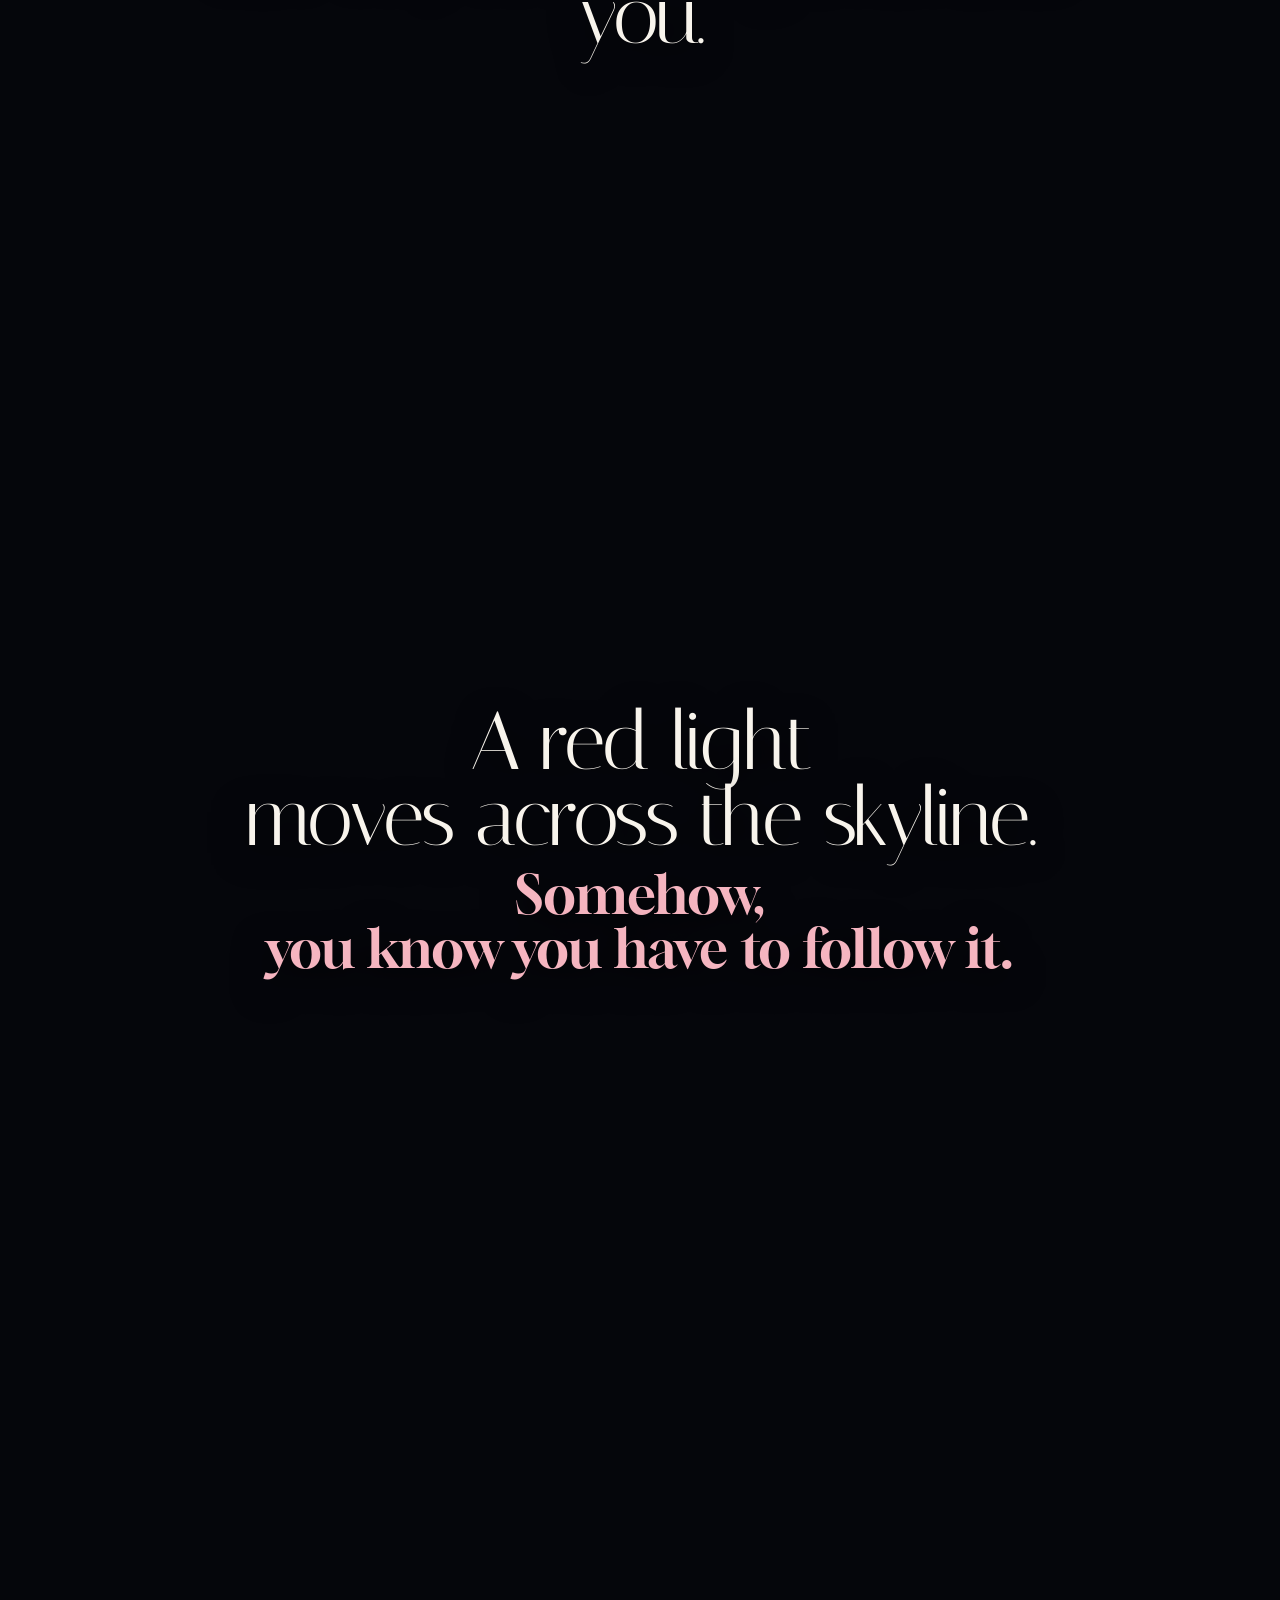
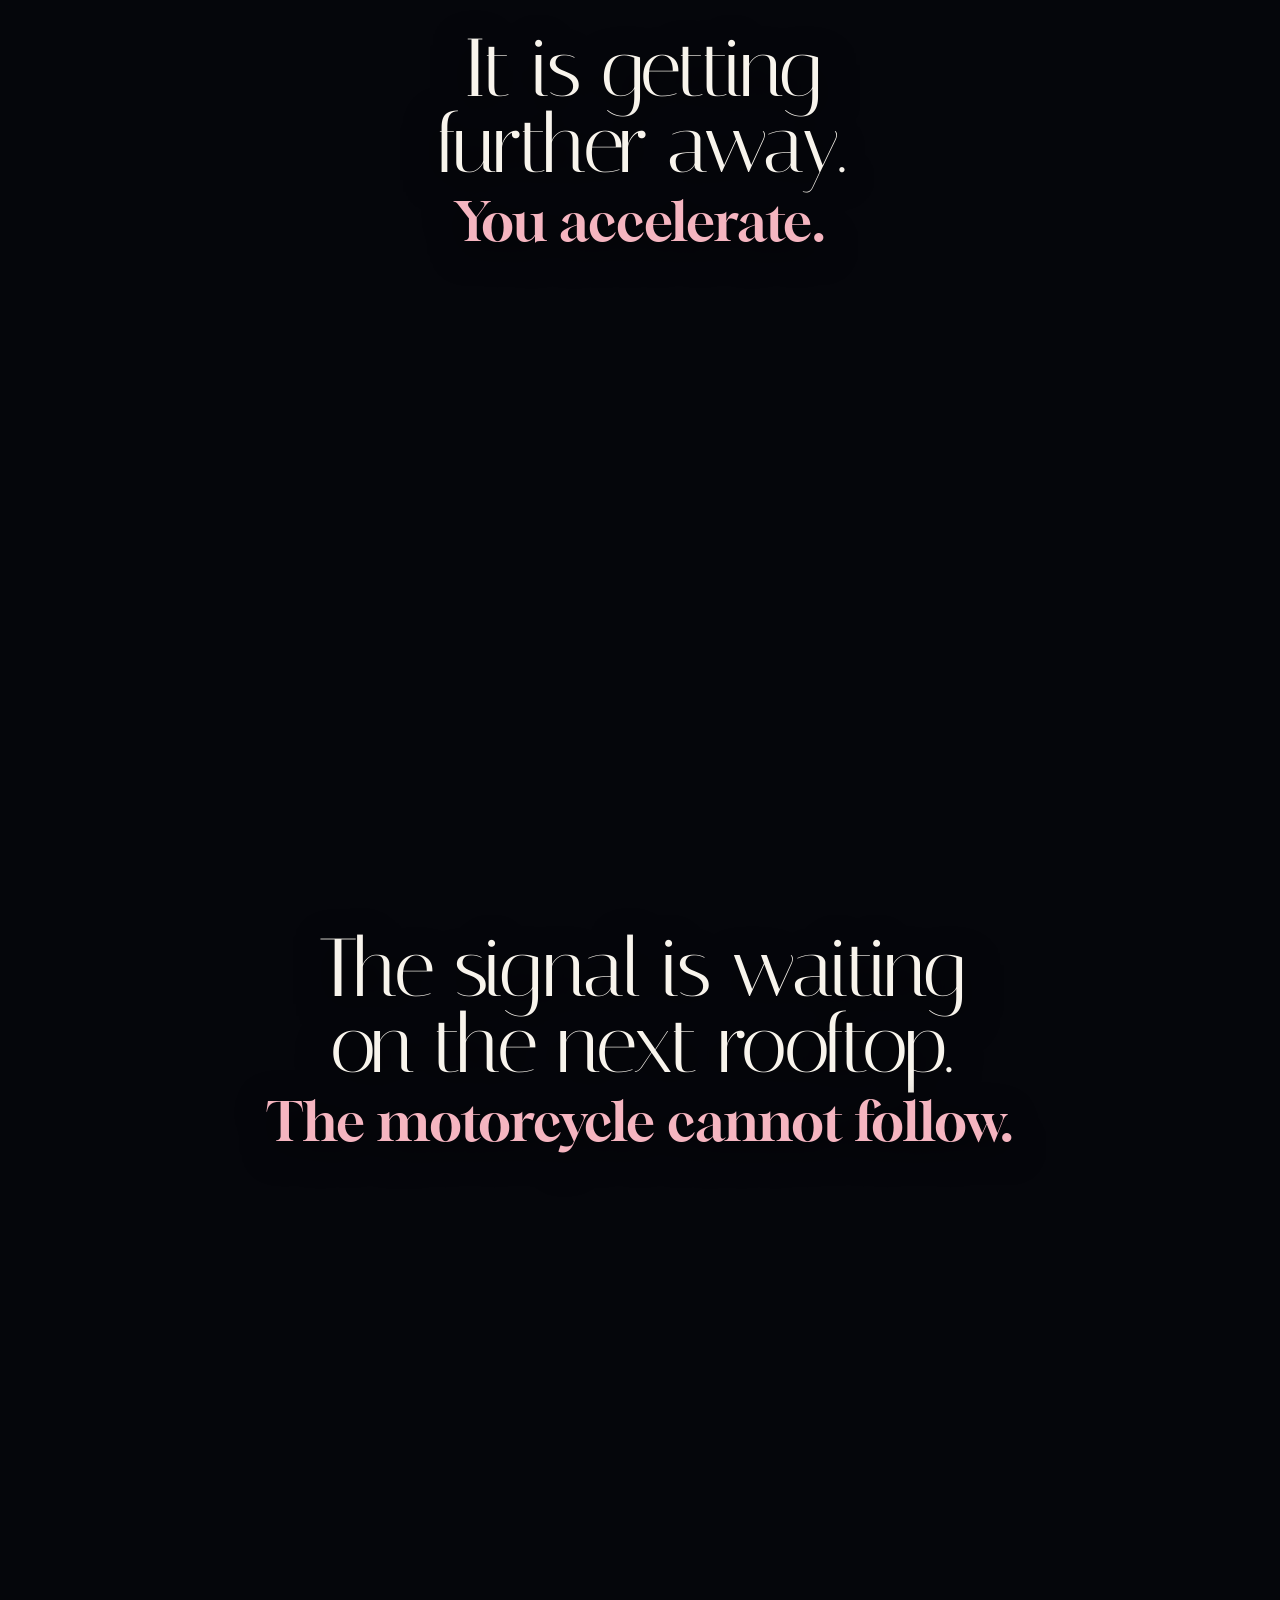
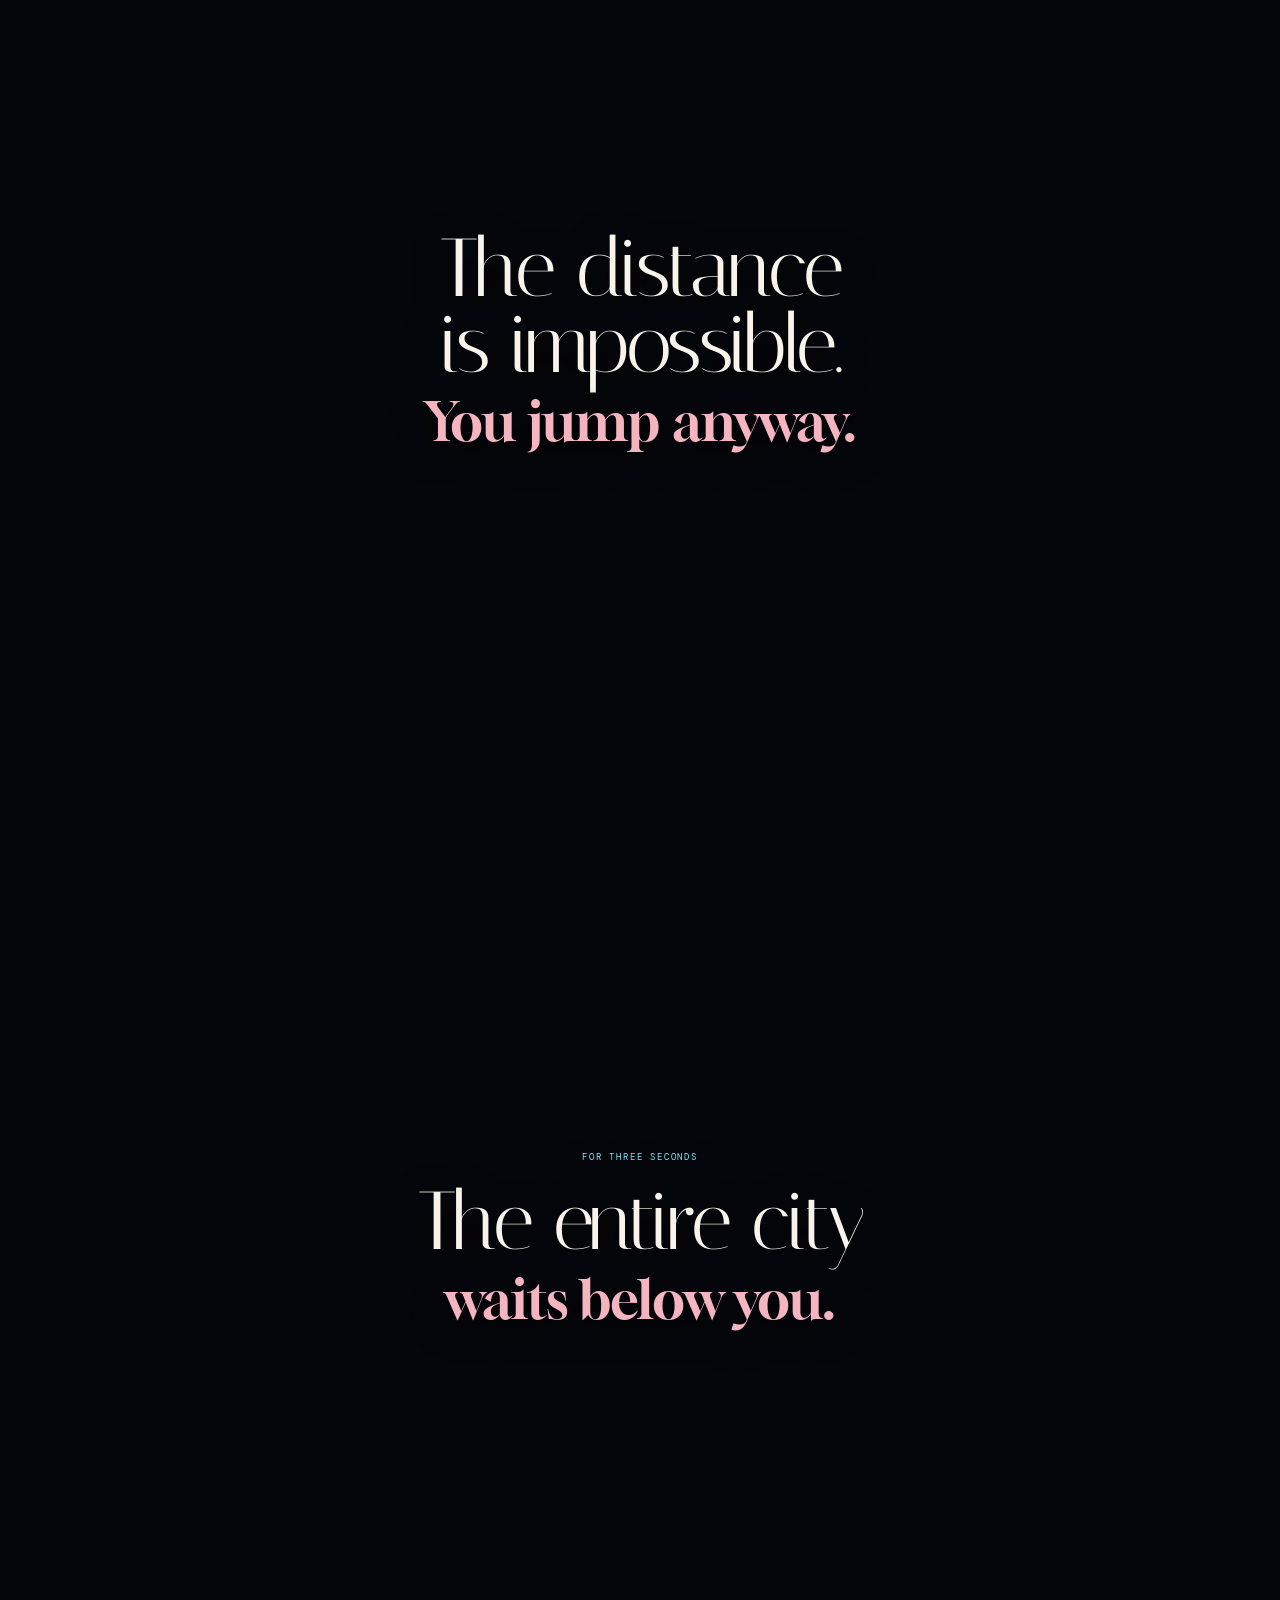
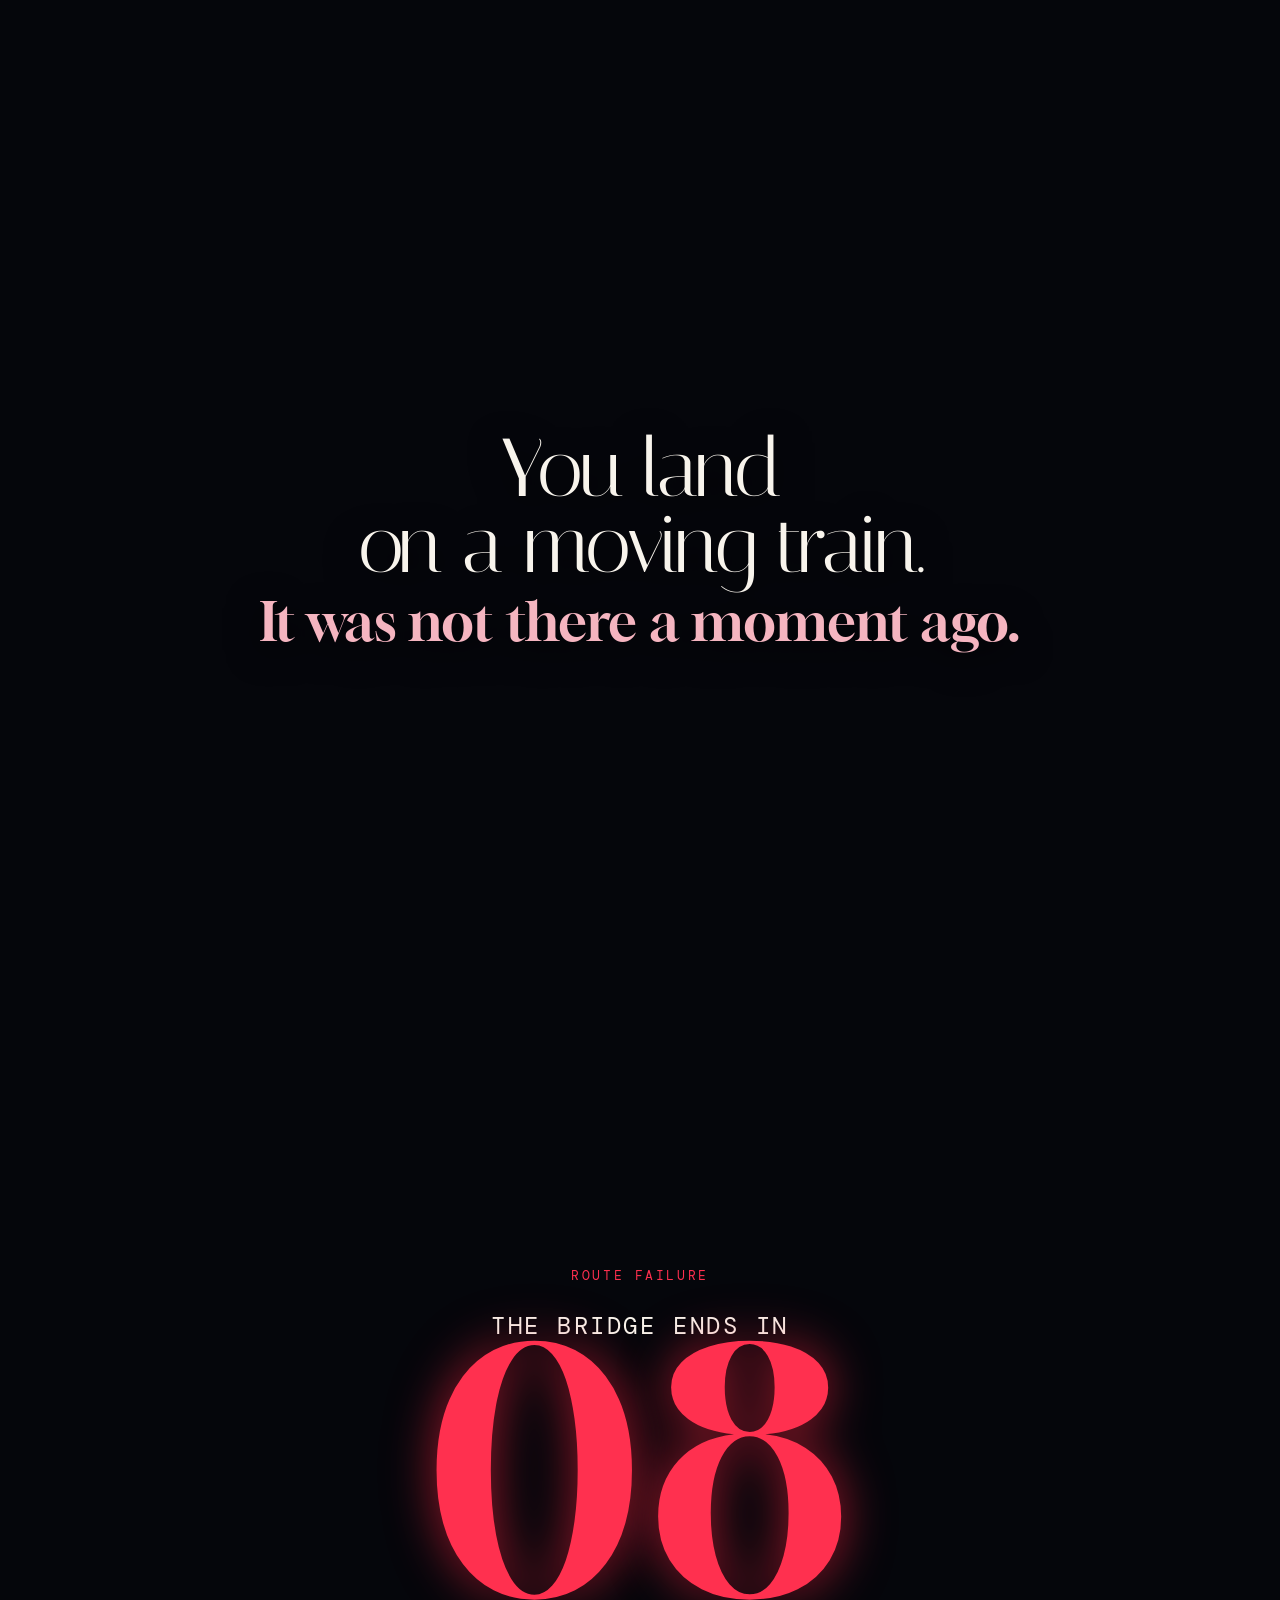
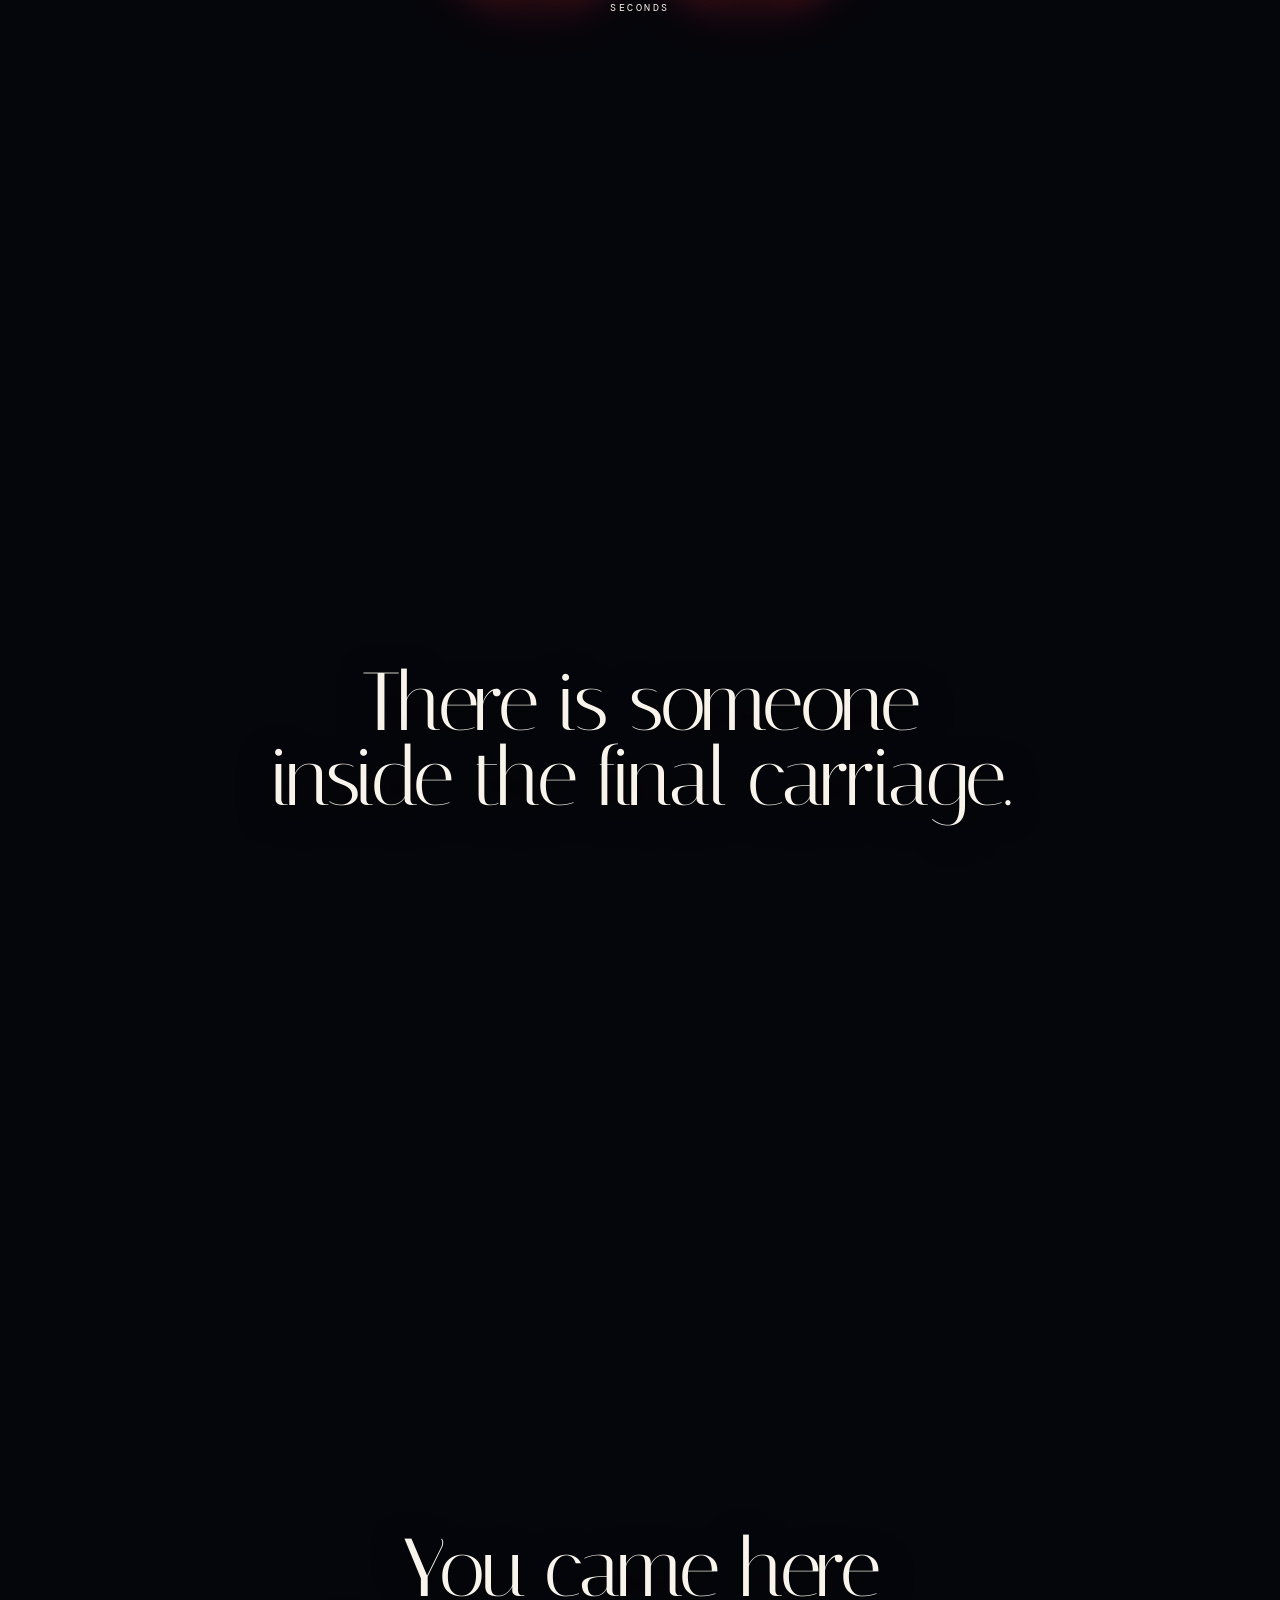
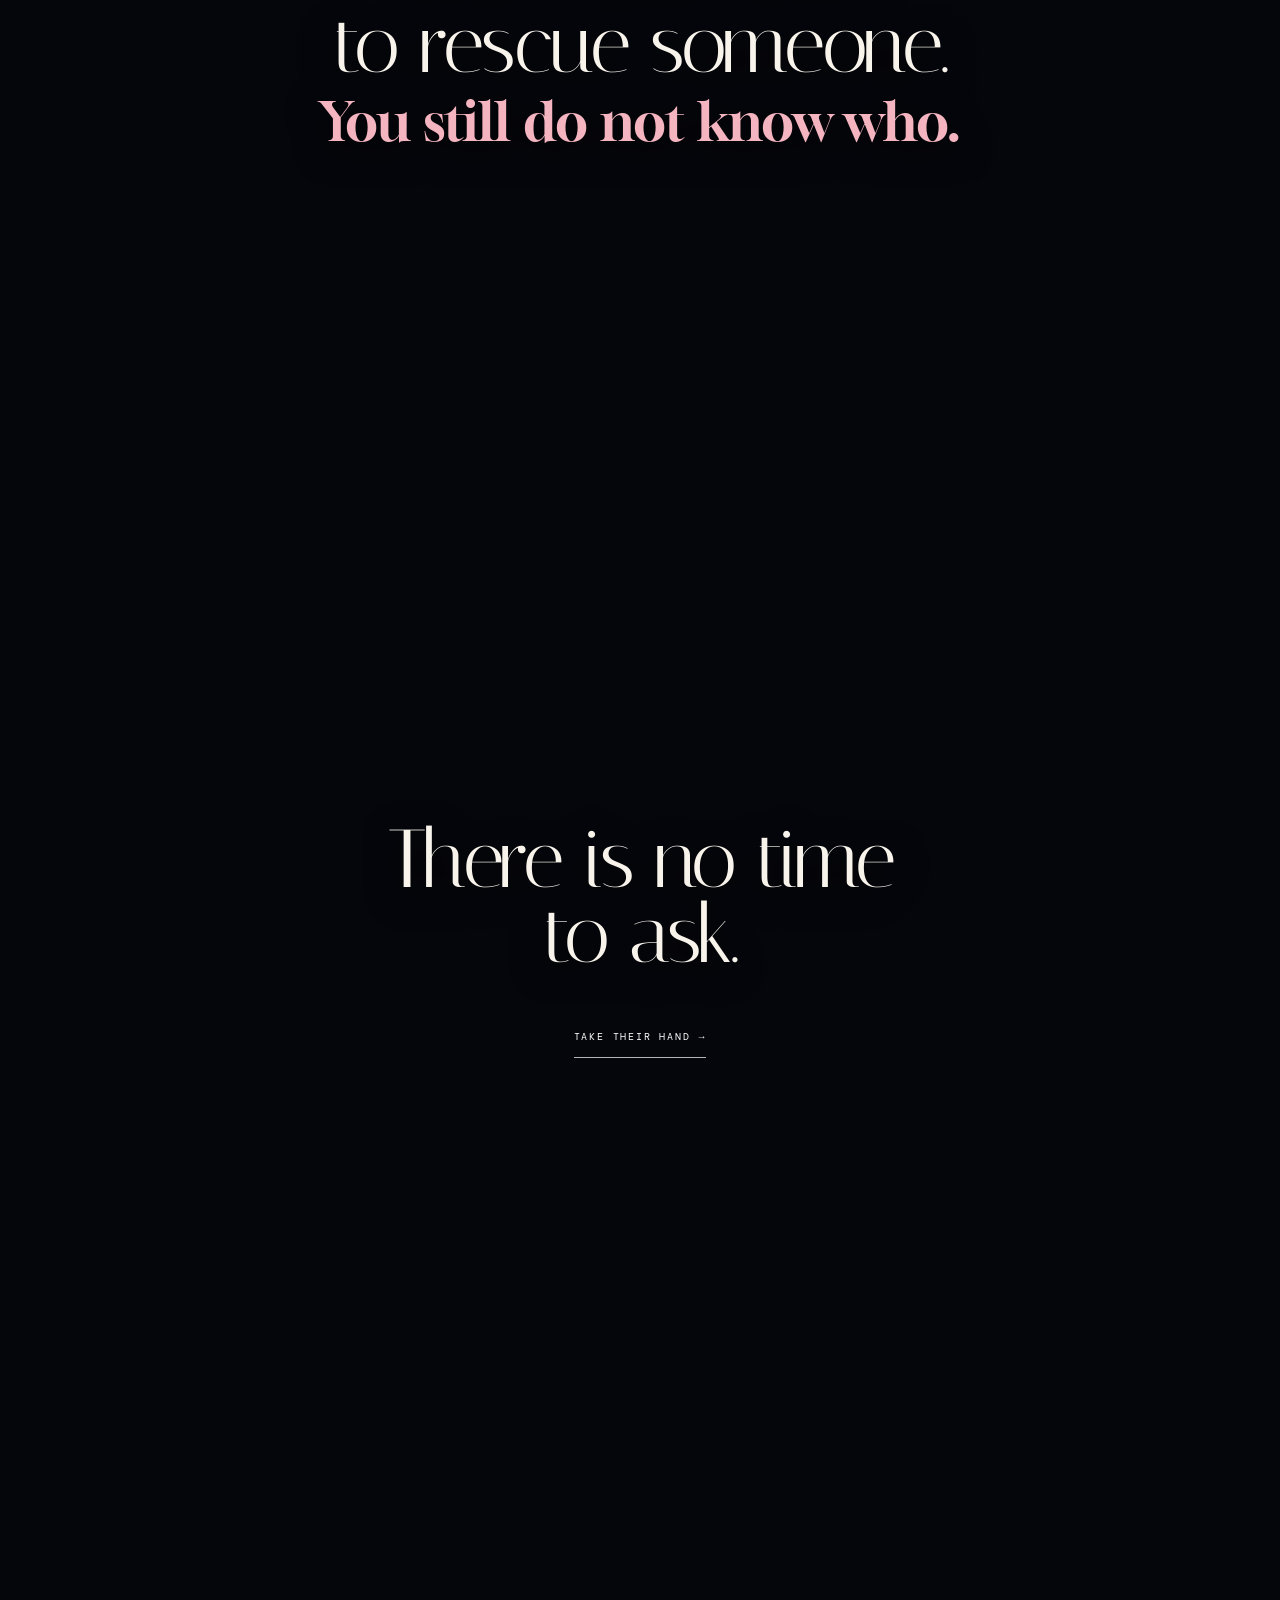
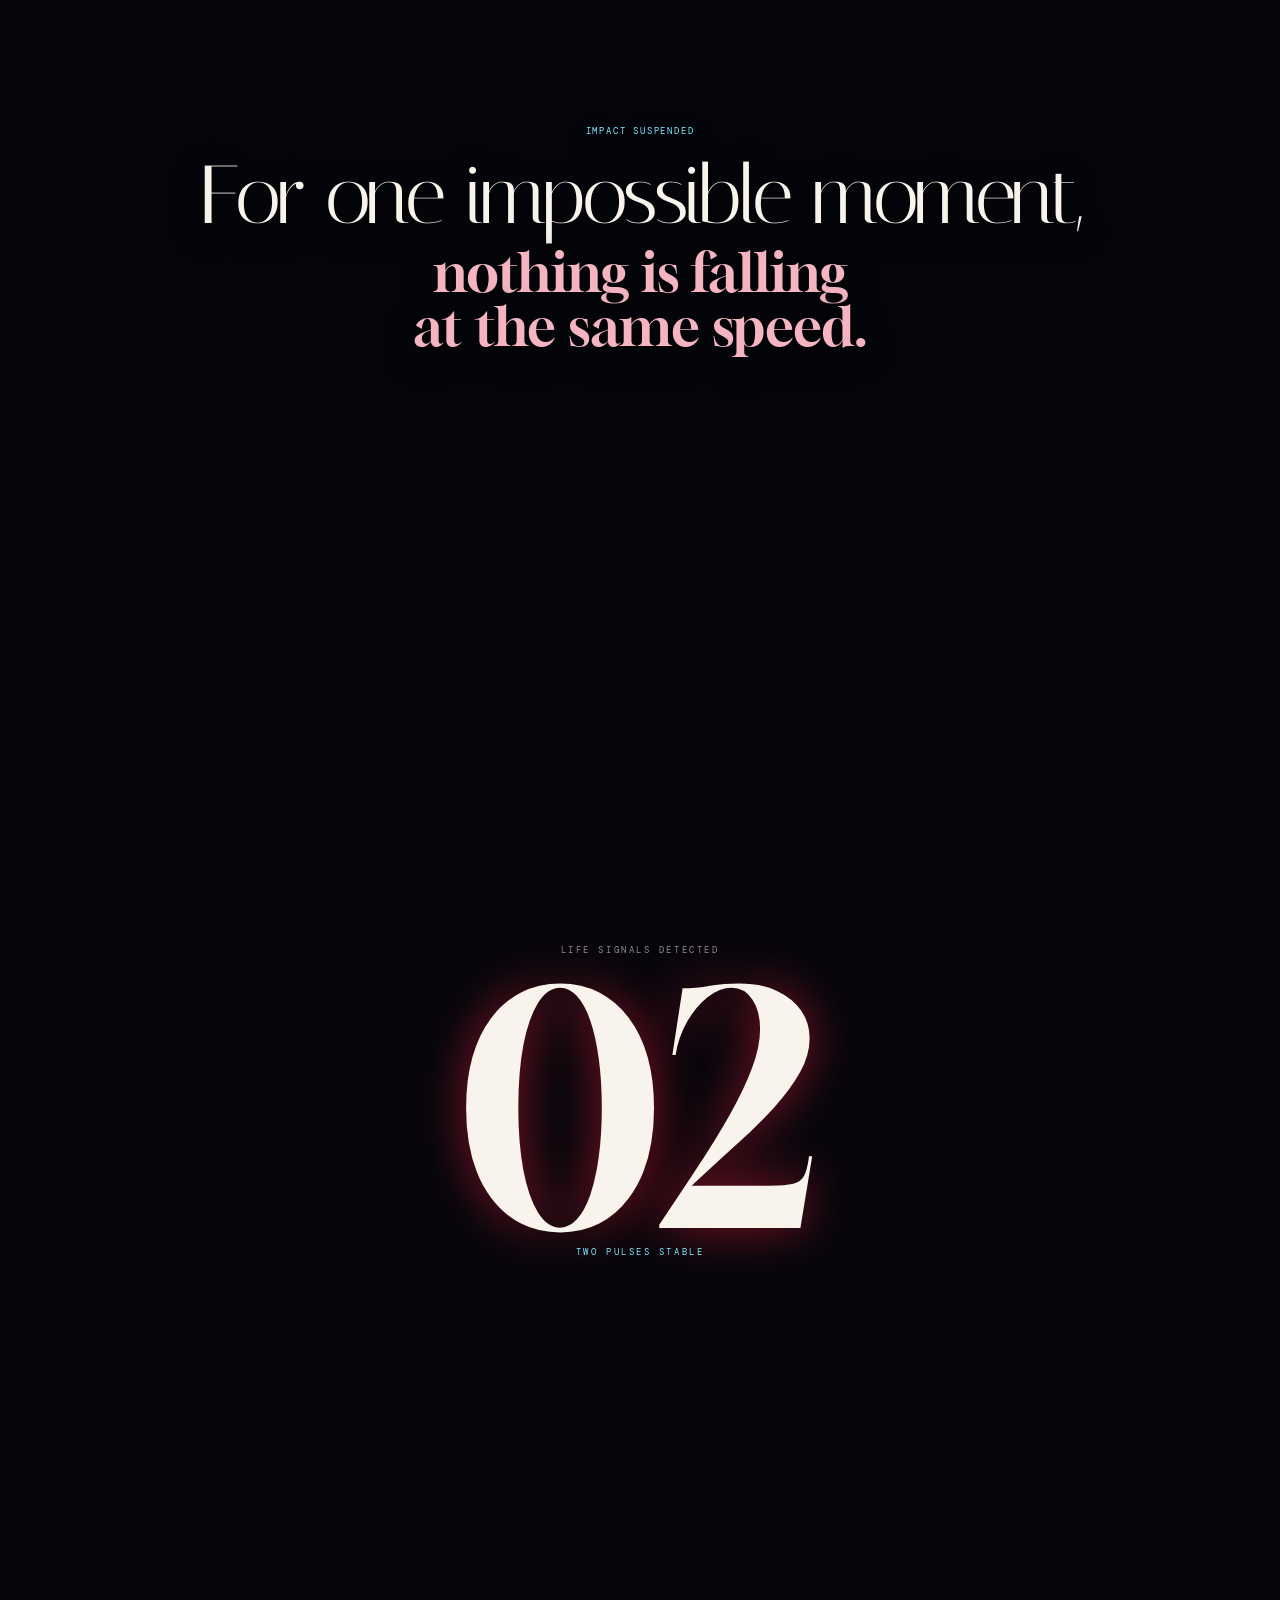
==== commit d70d60a9: "Update action.html" ====
--- a/action.html
+++ b/action.html
@@ -957,7 +957,7 @@
   ></audio>
 
 
-  <script src="./action.js?v=63"></script>
+  <script src="./action.js?v=64"></script>
 
 </body>
 </html>
